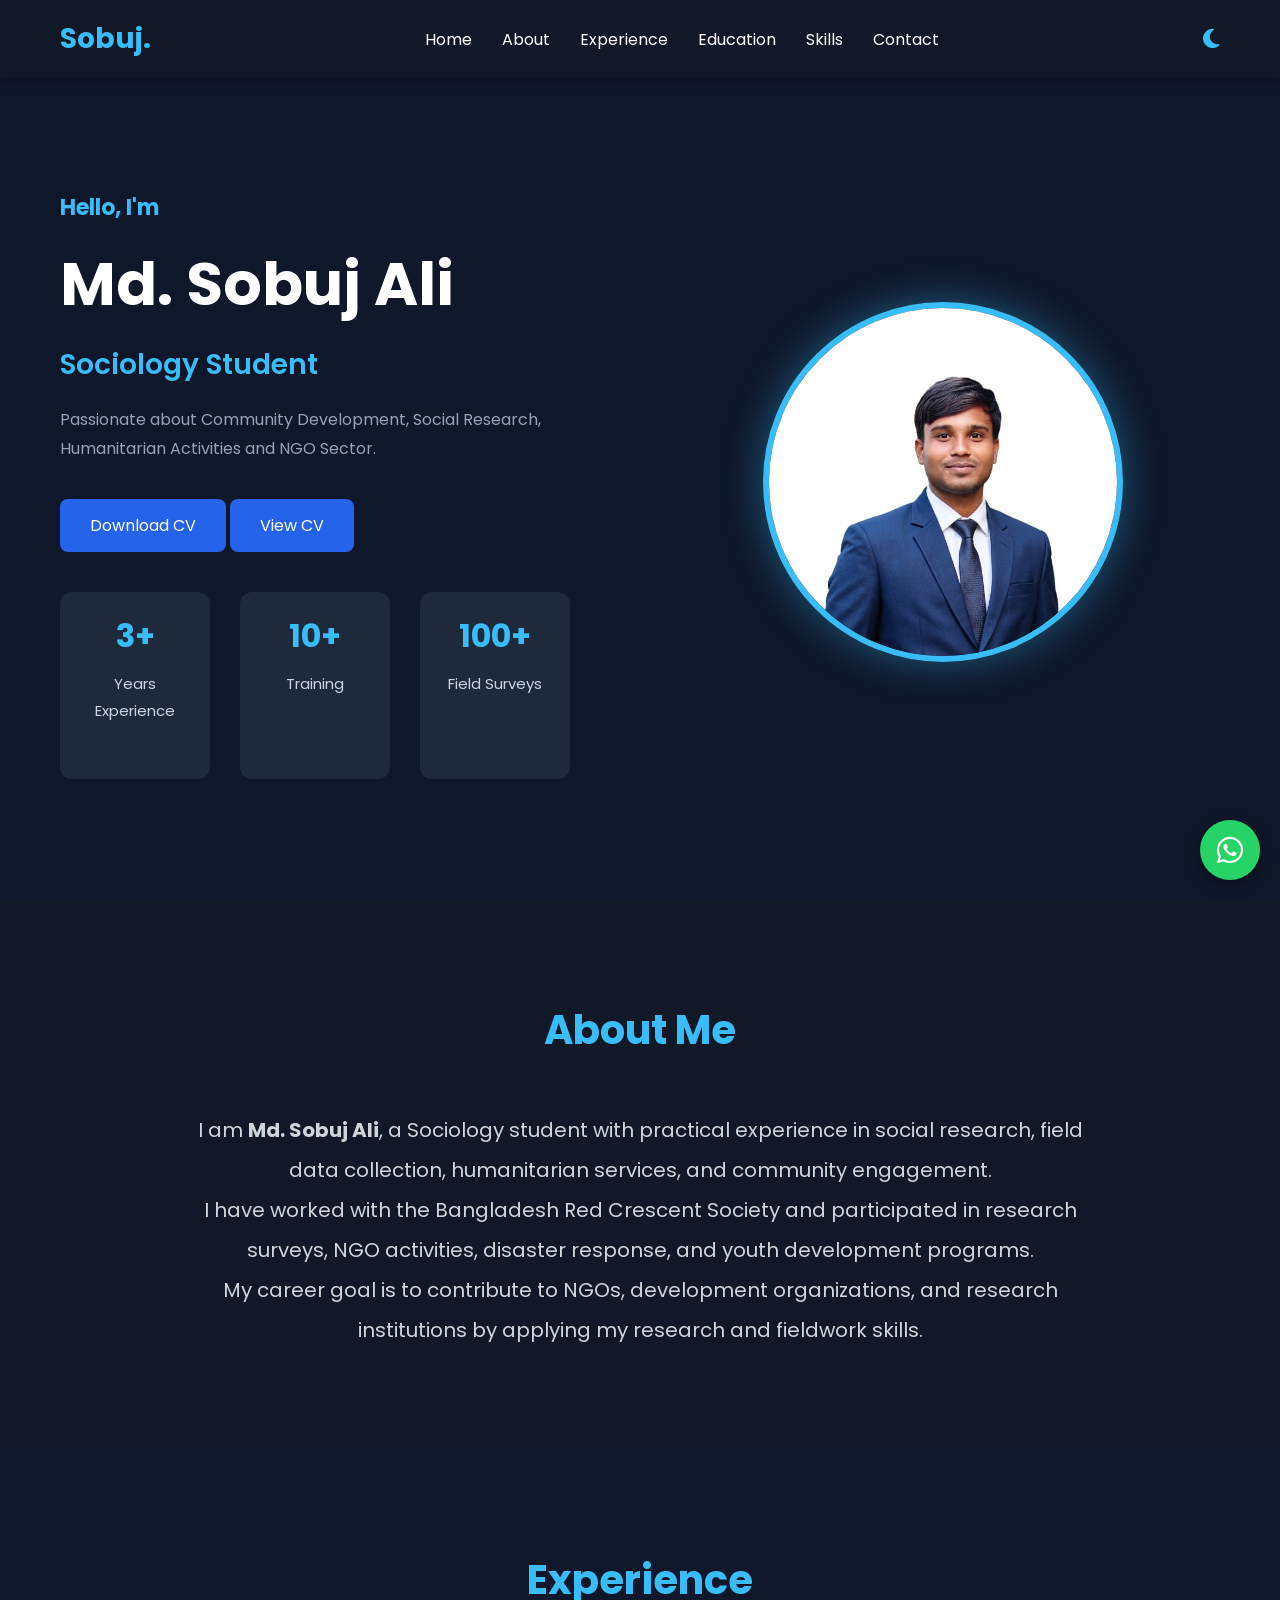
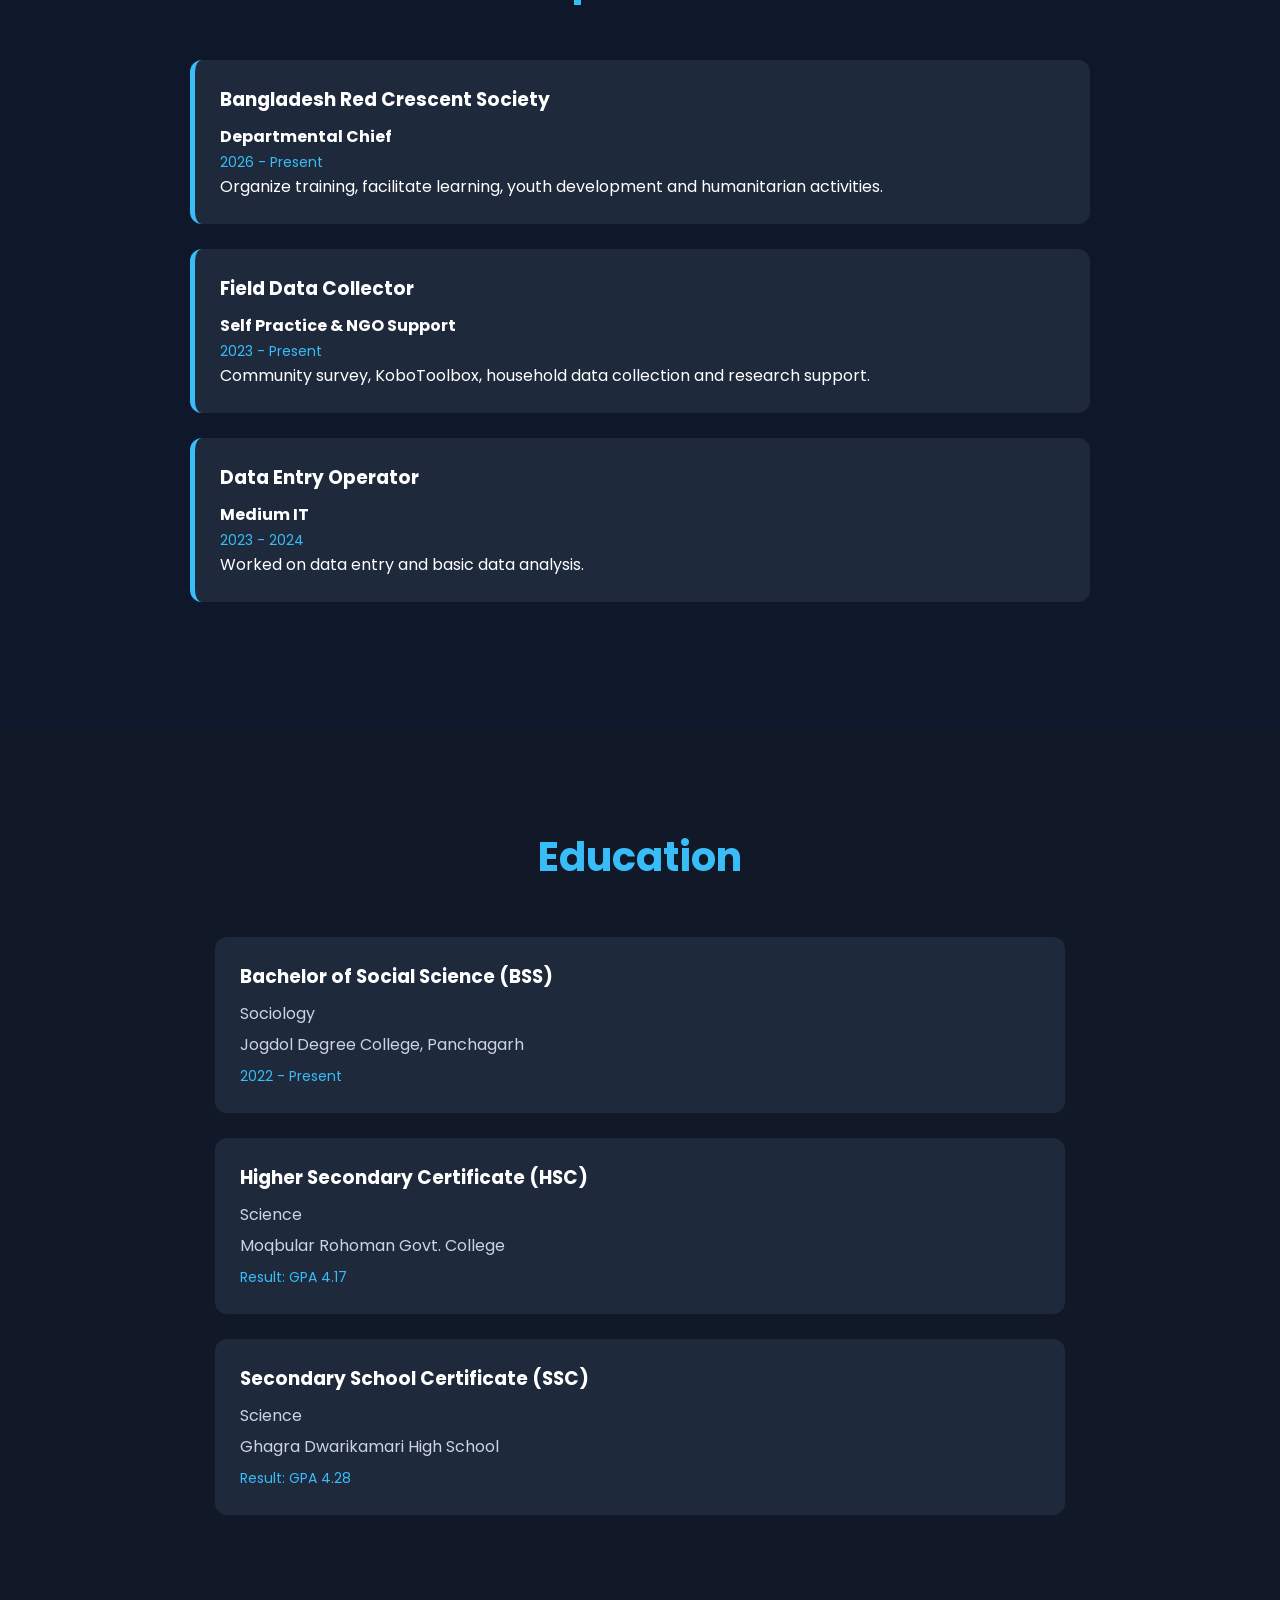
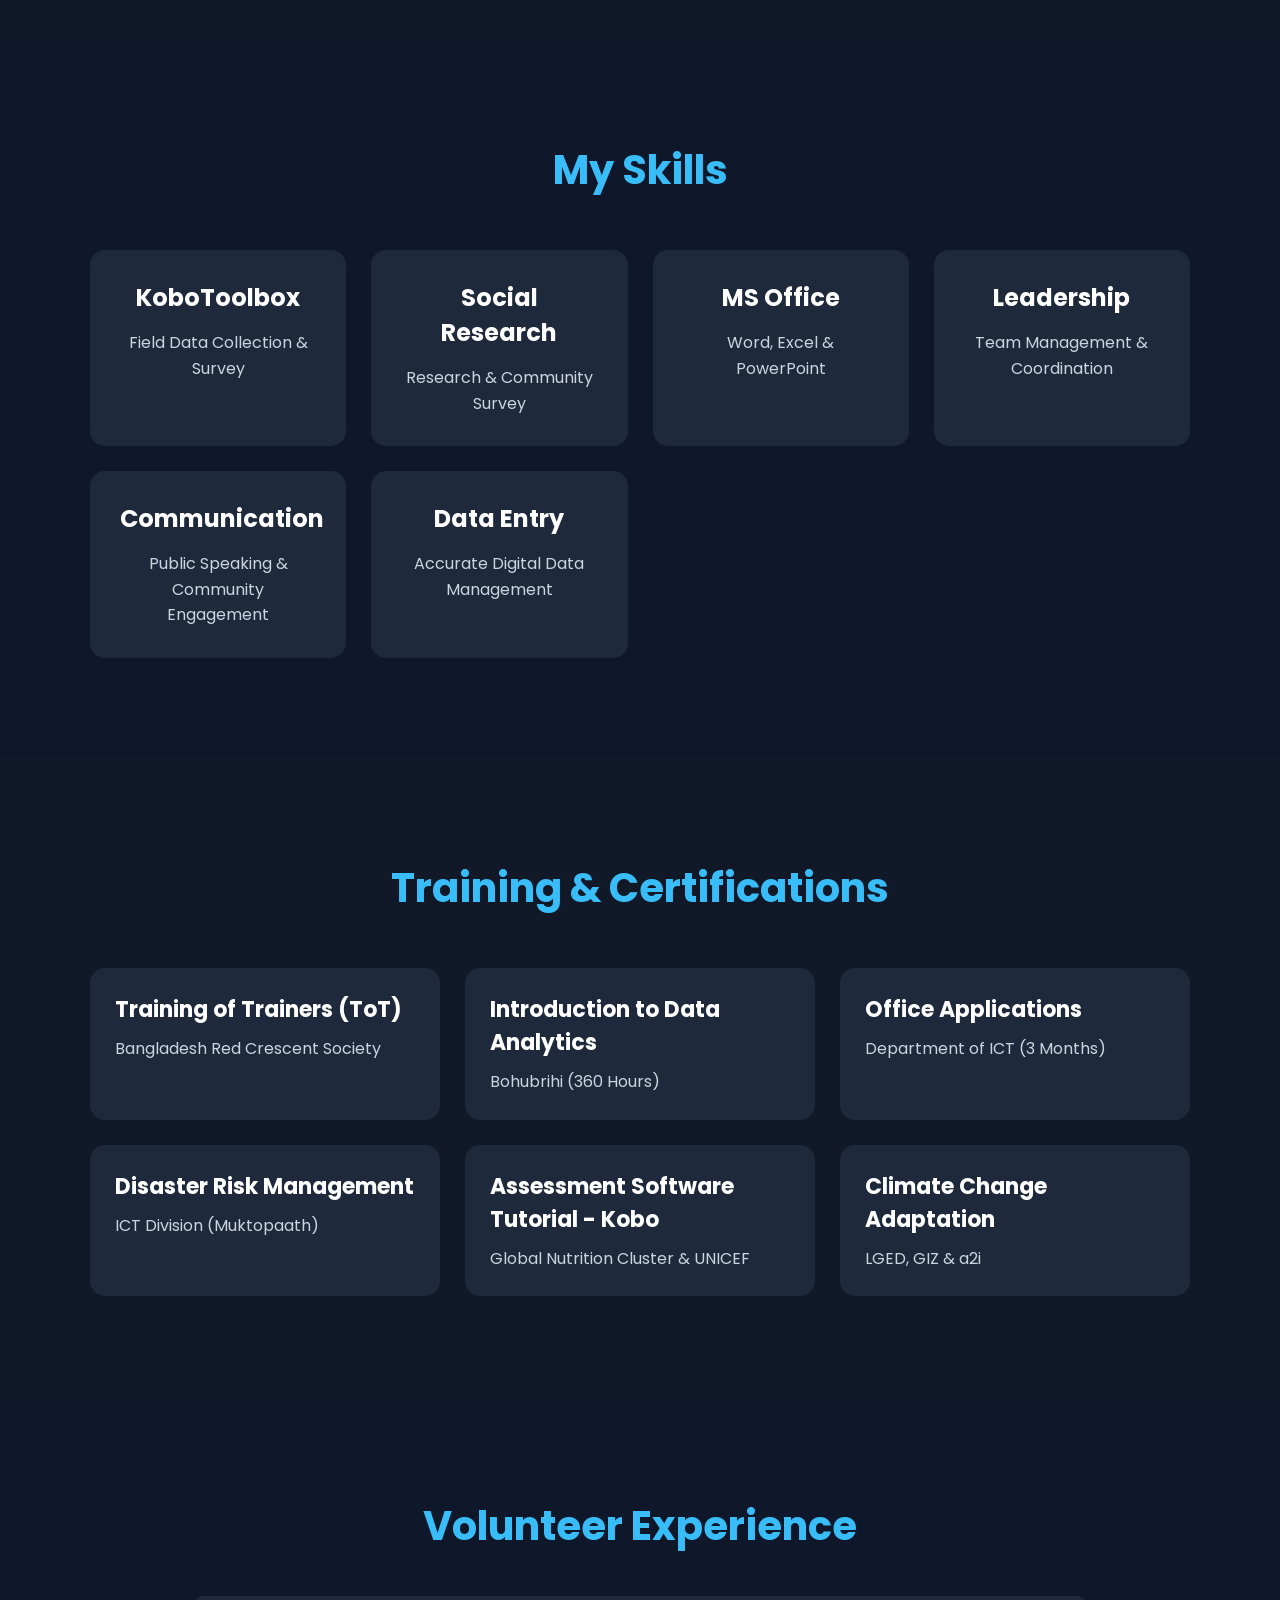
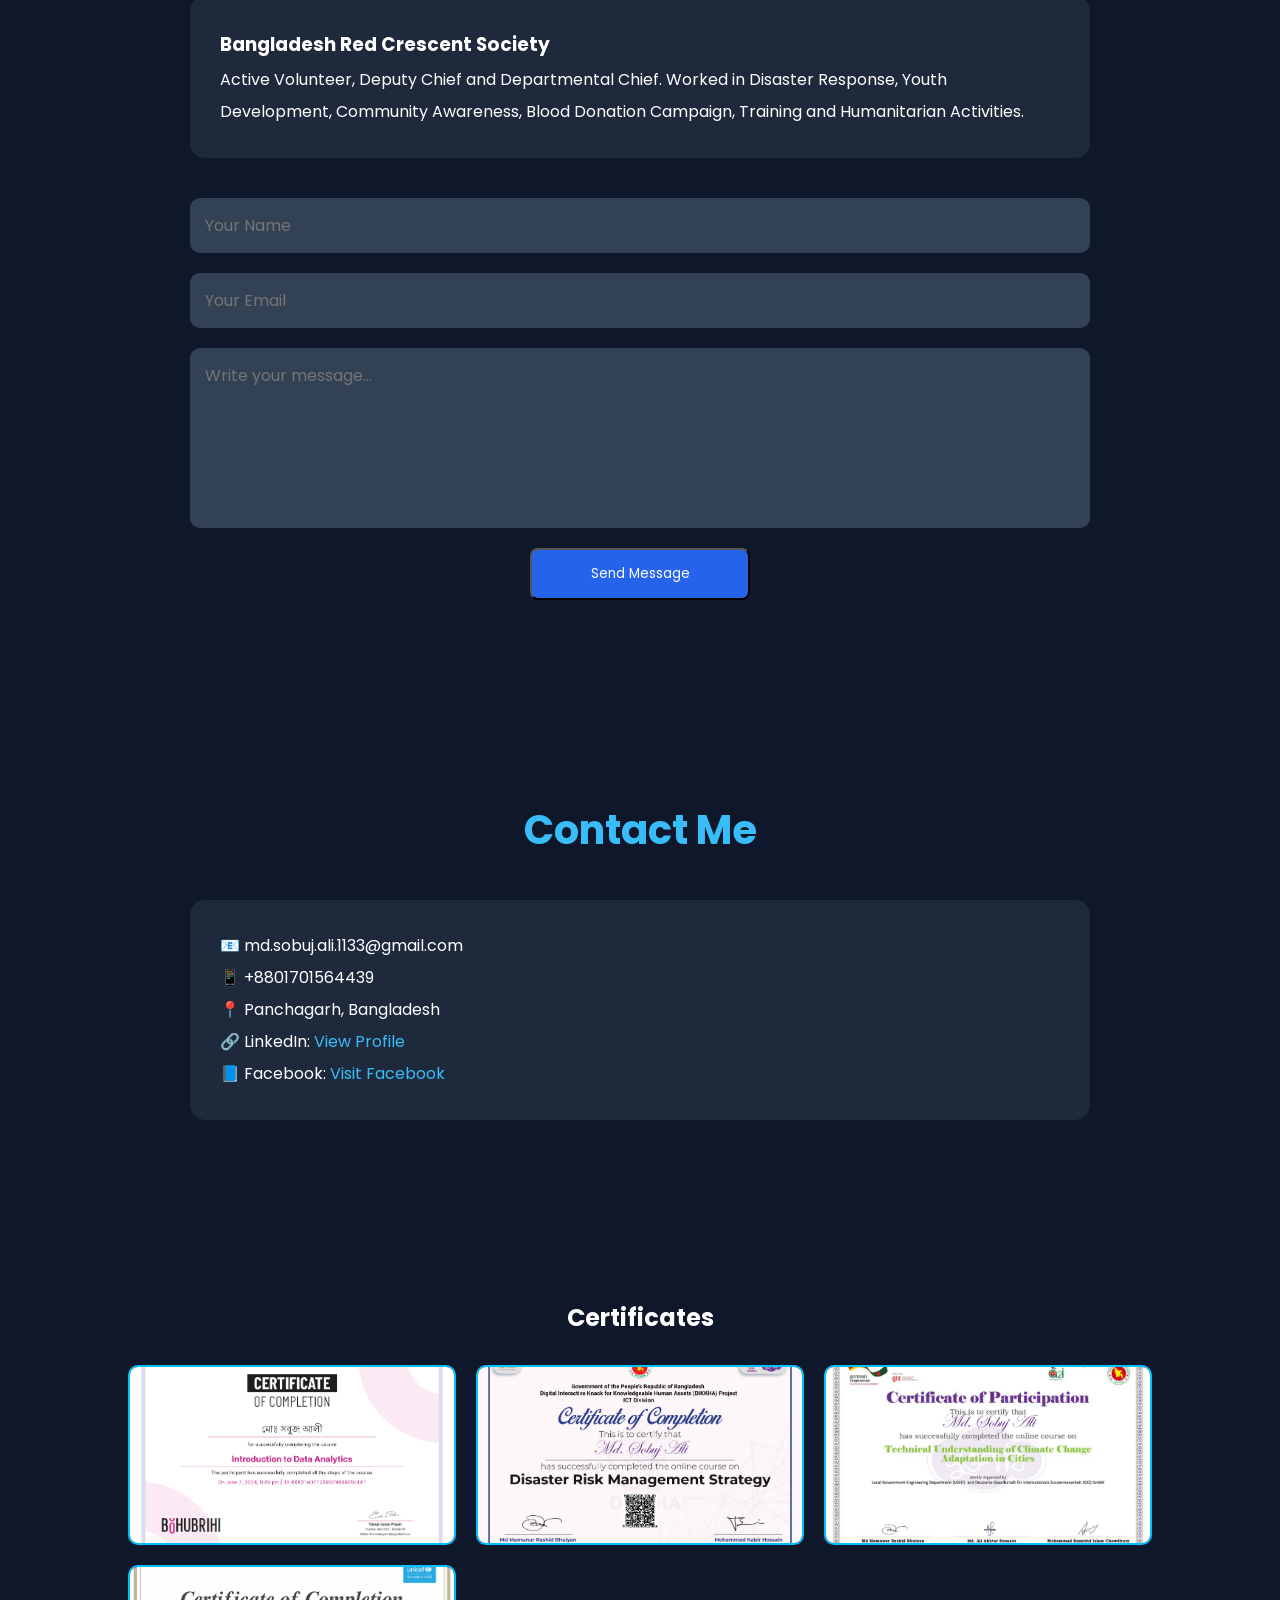
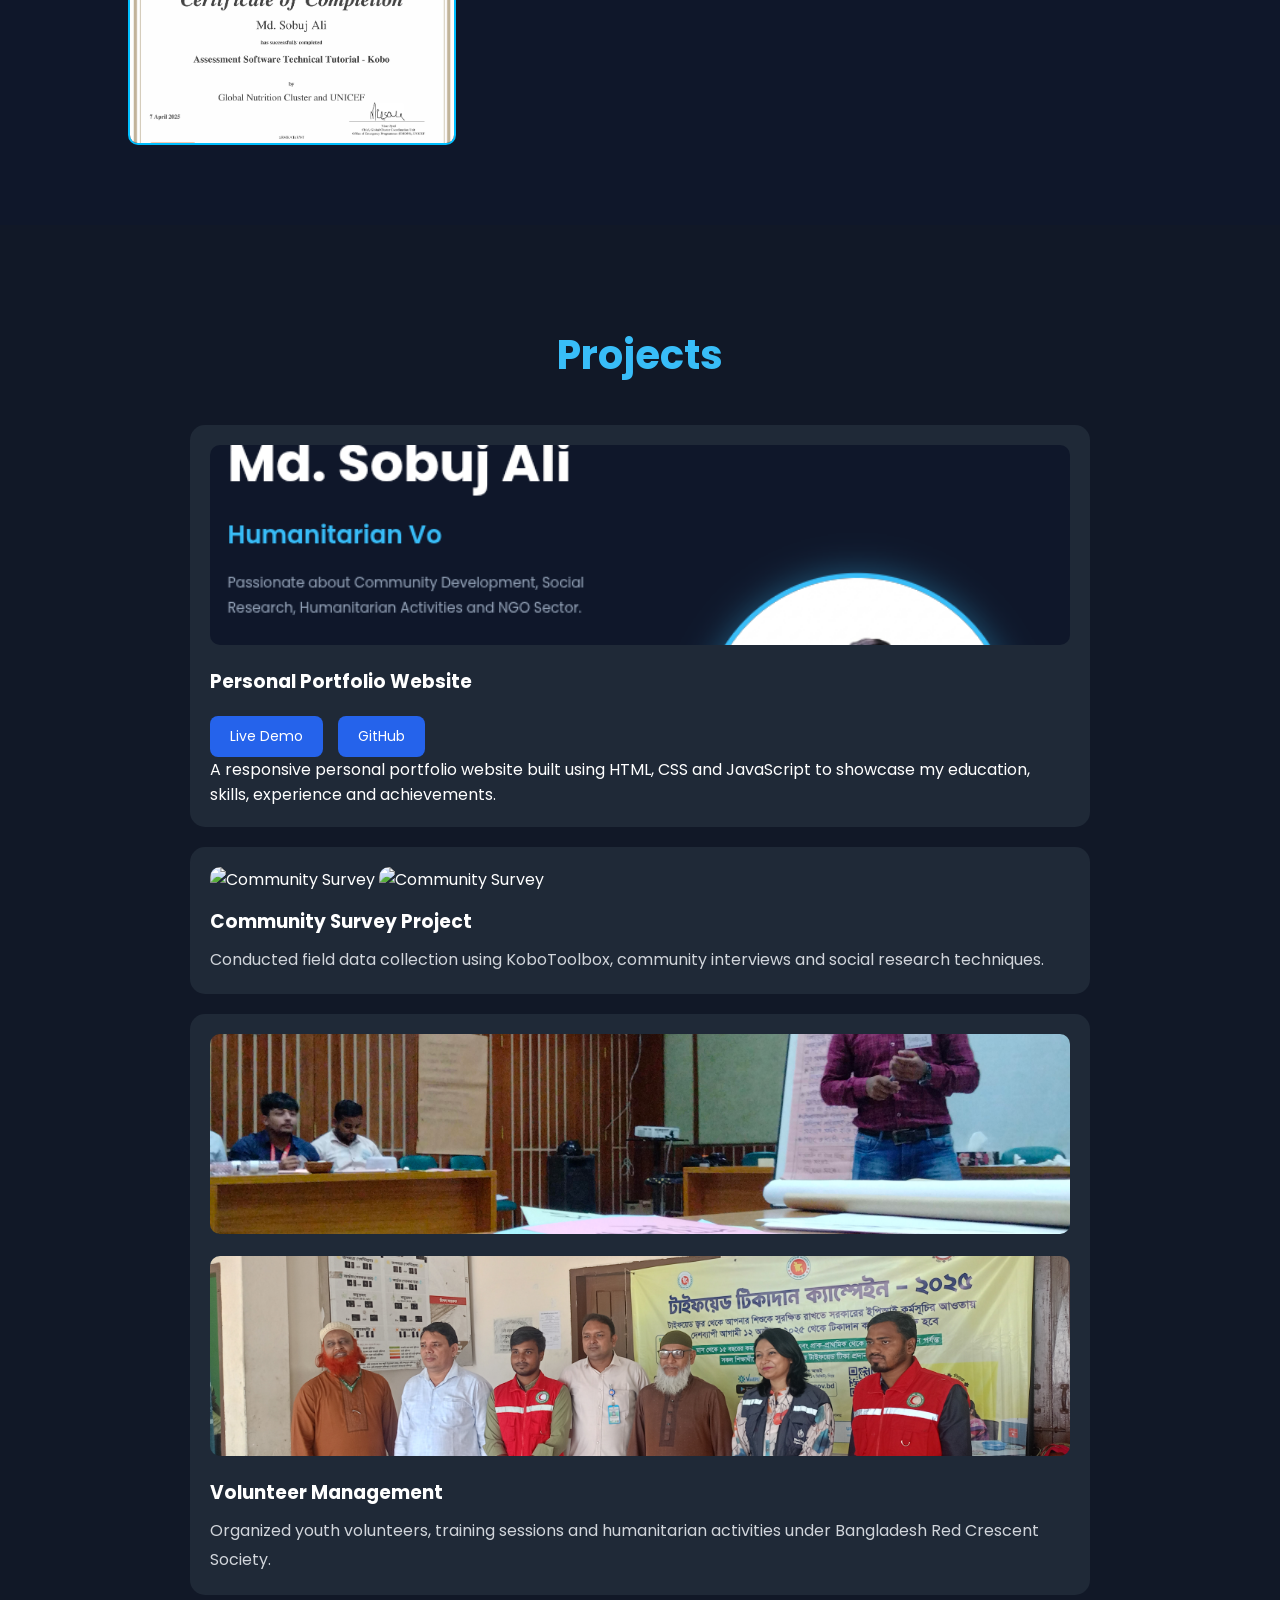
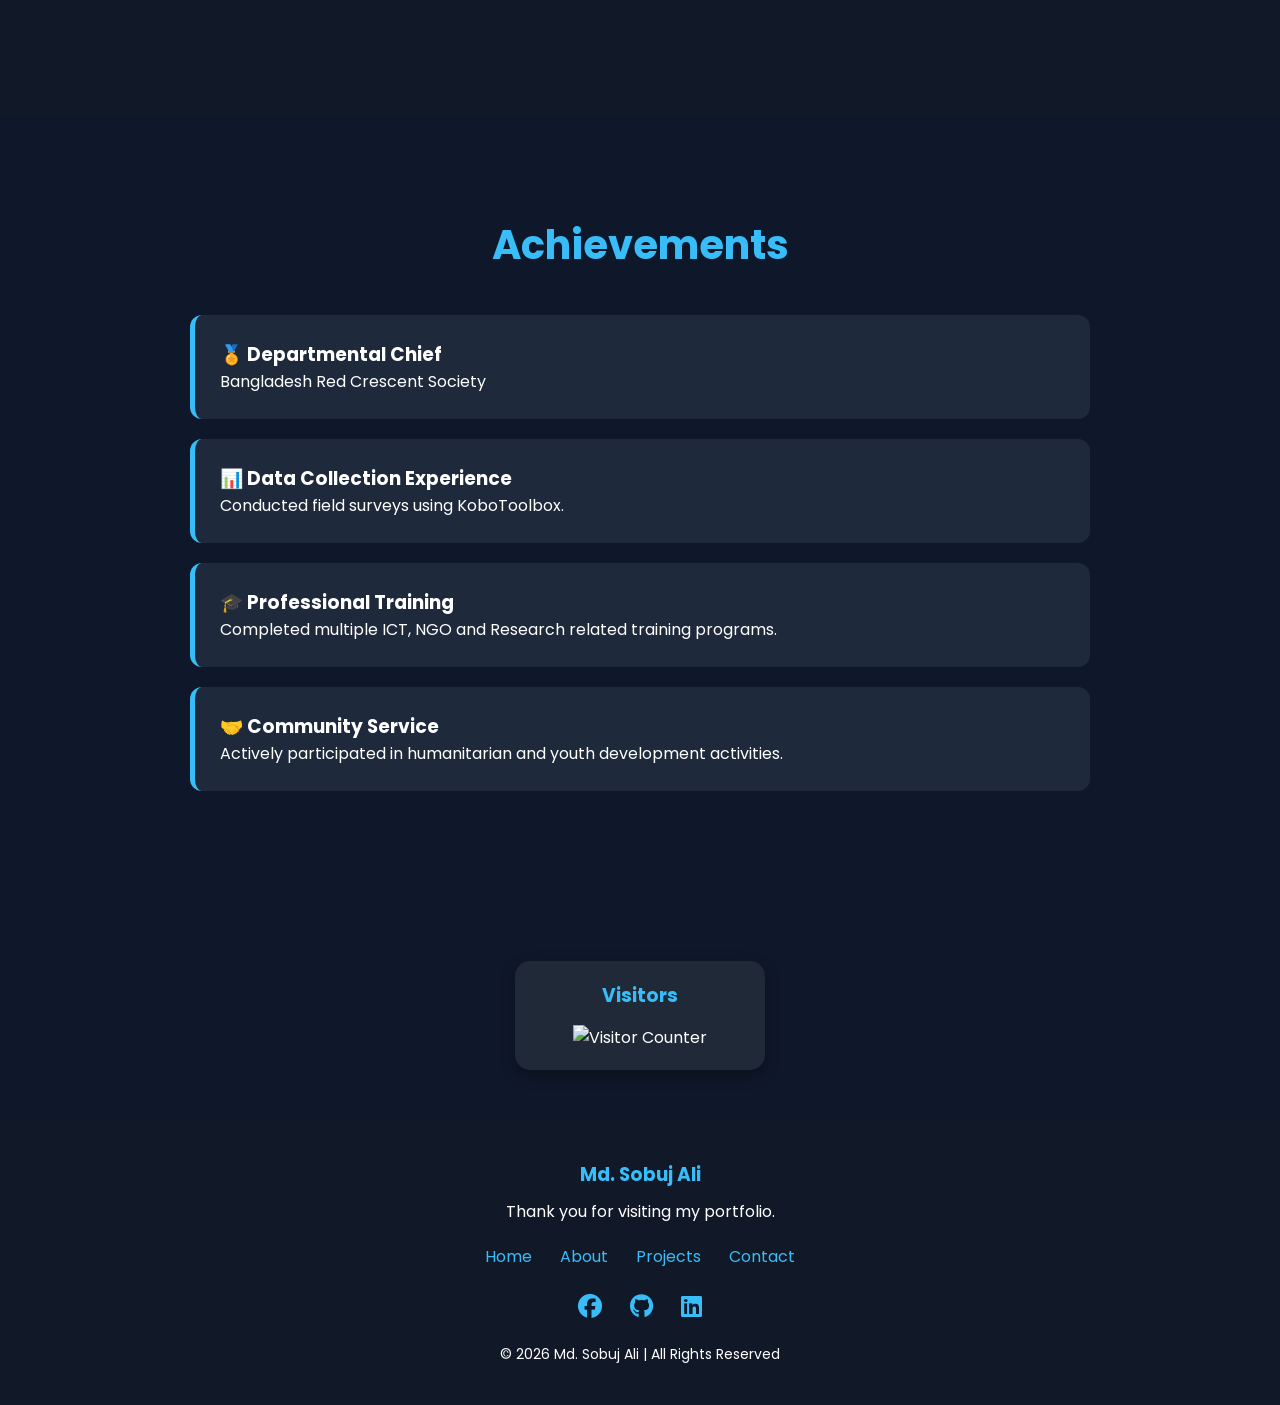
==== index.html @ b40e093d "Update index.html" ====
<!DOCTYPE html>
<html lang="en">
<head>
    <meta charset="UTF-8">
    <meta name="viewport" content="width=device-width, initial-scale=1.0">
    <title>Md. Sobuj Ali | Portfolio</title>

    <link rel="stylesheet" href="style.css">

    <link rel="preconnect" href="https://fonts.googleapis.com">
    <link href="https://fonts.googleapis.com/css2?family=Poppins:wght@300;400;600;700&display=swap" rel="stylesheet">
    
    <link rel="stylesheet" href="https://cdnjs.cloudflare.com/ajax/libs/font-awesome/6.5.2/css/all.min.css">
    
</head>

<body>

<header>

<nav>

<h2 class="logo">Sobuj.</h2>

<ul>

<li><a href="#">Home</a></li>

<li><a href="#about">About</a></li>

<li><a href="#experience">Experience</a></li>

<li><a href="#education">Education</a></li>

<li><a href="#skills">Skills</a></li>

<li><a href="#contact">Contact</a></li>

</ul>

<button id="theme-toggle">
    <i class="fas fa-moon"></i>
</button>

</nav>

</header>

<section class="hero">

<div class="left">

<h4>Hello, I'm</h4>

<h1>Md. Sobuj Ali</h1>

<h3><span id="typing"></span></h3>

<p>
Passionate about Community Development,
Social Research, Humanitarian Activities and NGO Sector.
</p>

<a href="Md-Sobuj-Ali-CV.pdf" class="btn" download>Download CV</a>

<a href="Md-Sobuj-Ali-CV.pdf" target="_blank" class="btn">View CV</a>
<div class="stats">

<div class="stat">
<h2>3+</h2>
<p>Years Experience</p>
</div>

<div class="stat">
<h2>10+</h2>
<p>Training</p>
</div>

<div class="stat">
<h2>100+</h2>
<p>Field Surveys</p>
</div>

</div>
</a>

</div>

<div class="right">

<img src="./profile.jpeg" alt="Sobuj">

</div>

</section>

<section id="about" class="about">

    <div class="about-title">
        <h2>About Me</h2>
    </div>

    <div class="about-content">

        <div class="about-text">

            <p>
                I am <strong>Md. Sobuj Ali</strong>, a Sociology student with
                practical experience in social research, field data collection,
                humanitarian services, and community engagement.

            </p>

            <p>

                I have worked with the Bangladesh Red Crescent Society
                and participated in research surveys, NGO activities,
                disaster response, and youth development programs.

            </p>

            <p>

                My career goal is to contribute to NGOs,
                development organizations, and research institutions
                by applying my research and fieldwork skills.

            </p>

        </div>

    </div>

</section>

<section id="experience" class="experience">

<h2>Experience</h2>

<div class="exp-box">

<h3>Bangladesh Red Crescent Society</h3>

<p><strong>Departmental Chief</strong></p>

<span>2026 - Present</span>

<p>
Organize training, facilitate learning,
youth development and humanitarian activities.
</p>

</div>

<div class="exp-box">

<h3>Field Data Collector</h3>

<p><strong>Self Practice & NGO Support</strong></p>

<span>2023 - Present</span>

<p>
Community survey, KoboToolbox,
household data collection and research support.
</p>

</div>

<div class="exp-box">

<h3>Data Entry Operator</h3>

<p><strong>Medium IT</strong></p>

<span>2023 - 2024</span>

<p>
Worked on data entry and basic data analysis.
</p>

</div>

</section>

<section id="education" class="education">

<h2>Education</h2>

<div class="edu-card">

<h3>Bachelor of Social Science (BSS)</h3>

<p>Sociology</p>

<p>Jogdol Degree College, Panchagarh</p>

<span>2022 - Present</span>

</div>

<div class="edu-card">

<h3>Higher Secondary Certificate (HSC)</h3>

<p>Science</p>

<p>Moqbular Rohoman Govt. College</p>

<span>Result: GPA 4.17</span>

</div>

<div class="edu-card">

<h3>Secondary School Certificate (SSC)</h3>

<p>Science</p>

<p>Ghagra Dwarikamari High School</p>

<span>Result: GPA 4.28</span>

</div>

</section>

<section id="skills" class="skills">

<h2>My Skills</h2>

<div class="skills-container">

<div class="skill-card">
<h3>KoboToolbox</h3>
<p>Field Data Collection & Survey</p>
</div>

<div class="skill-card">
<h3>Social Research</h3>
<p>Research & Community Survey</p>
</div>

<div class="skill-card">
<h3>MS Office</h3>
<p>Word, Excel & PowerPoint</p>
</div>

<div class="skill-card">
<h3>Leadership</h3>
<p>Team Management & Coordination</p>
</div>

<div class="skill-card">
<h3>Communication</h3>
<p>Public Speaking & Community Engagement</p>
</div>

<div class="skill-card">
<h3>Data Entry</h3>
<p>Accurate Digital Data Management</p>
</div>

</div>

</section>

<section id="training" class="training">

<h2>Training & Certifications</h2>

<div class="training-container">

<div class="training-card">
<h3>Training of Trainers (ToT)</h3>
<p>Bangladesh Red Crescent Society</p>
</div>

<div class="training-card">
<h3>Introduction to Data Analytics</h3>
<p>Bohubrihi (360 Hours)</p>
</div>

<div class="training-card">
<h3>Office Applications</h3>
<p>Department of ICT (3 Months)</p>
</div>

<div class="training-card">
<h3>Disaster Risk Management</h3>
<p>ICT Division (Muktopaath)</p>
</div>

<div class="training-card">
<h3>Assessment Software Tutorial - Kobo</h3>
<p>Global Nutrition Cluster & UNICEF</p>
</div>

<div class="training-card">
<h3>Climate Change Adaptation</h3>
<p>LGED, GIZ & a2i</p>
</div>

</div>

</section>

<section id="volunteer" class="volunteer">

<h2>Volunteer Experience</h2>

<div class="volunteer-card">

<h3>Bangladesh Red Crescent Society</h3>

<p>
Active Volunteer, Deputy Chief and Departmental Chief.
Worked in Disaster Response, Youth Development,
Community Awareness, Blood Donation Campaign,
Training and Humanitarian Activities.
</p>

</div>

<form class="contact-form" action="https://formsubmit.co/md.sobuj.ali.1133@gmail.com" method="POST">

<input type="text" placeholder="Your Name" required>

<input type="email" placeholder="Your Email" required>

<textarea placeholder="Write your message..." rows="6" required></textarea>

<input type="hidden" name="_captcha" value="false">
<input type="hidden" name="_subject" value="New Portfolio Message">
<input type="hidden" name="_next" value="https://sobuz8924-code.github.io/sobuj-portfolio/">

<button type="submit" class="btn">
Send Message
</button>

</form>

</section>

<section id="contact" class="contact">

<h2>Contact Me</h2>

<div class="contact-box">

<p>📧 md.sobuj.ali.1133@gmail.com</p>

<p>📱 +8801701564439</p>

<p>📍 Panchagarh, Bangladesh</p>

<p>
🔗 LinkedIn:
<a href="https://linkedin.com/in/md-sobuj-ali-1q3" target="_blank">
View Profile
</a>
</p>

<p>
📘 Facebook:
<a href="https://facebook.com/sobuj2031" target="_blank">
Visit Facebook
</a>
</p>

</div>

</section>

<section id="certificates" class="certificates">
    <h2 class="section-title">Certificates</h2>

    <div class="certificate-gallery">

        <img src="certificate1.jpg" alt="Certificate 1">

        <img src="certificate2.jpg" alt="Certificate 2">

        <img src="certificate3.jpg" alt="Certificate 3">

        <img src="certificate4.jpg" alt="Certificate 4">

    </div>
</section>

<section id="projects" class="projects">

<h2>Projects</h2>

<div class="project-card">

<img src="portfolio.png" alt="Portfolio">

<h3>Personal Portfolio Website</h3>

<p>
    <div class="project-buttons">
    <a href="https://sobuz8924-code.github.io/sobuj-portfolio/" target="_blank" class="btn">Live Demo</a>

    <a href="https://github.com/sobuz8924-code/sobuj-portfolio" target="_blank" class="btn">GitHub</a>
</div>
A responsive personal portfolio website built using
HTML, CSS and JavaScript to showcase my education,
skills, experience and achievements.
</p>

</div>

<div class="project-card">

<img src="survey2.jpg" alt="Community Survey">
<img src="survey1.jpg" alt="Community Survey">

<h3>Community Survey Project</h3>

<p>
Conducted field data collection using KoboToolbox,
community interviews and social research techniques.
</p>

</div>


<div class="project-card">

<img src="volunteer.jpg" alt="Volunteer">
<img src="volunteer1.jpg" alt="Volunteer">

<h3>Volunteer Management</h3>

<p>
Organized youth volunteers, training sessions and
humanitarian activities under Bangladesh Red Crescent Society.
</p>

</div>

</section>

<section id="achievements" class="achievements">

<h2>Achievements</h2>

<div class="achievement-card">
<h3>🏅 Departmental Chief</h3>
<p>Bangladesh Red Crescent Society</p>
</div>

<div class="achievement-card">
<h3>📊 Data Collection Experience</h3>
<p>Conducted field surveys using KoboToolbox.</p>
</div>

<div class="achievement-card">
<h3>🎓 Professional Training</h3>
<p>Completed multiple ICT, NGO and Research related training programs.</p>
</div>

<div class="achievement-card">
<h3>🤝 Community Service</h3>
<p>Actively participated in humanitarian and youth development activities.</p>
</div>

</section>
<div class="visitor">
    <h3>Visitors</h3>

    <img src="https://www.hitwebcounter.com/counter/counter.php?page=21514672&style=0007&nbdigits=5&type=page"
         alt="Visitor Counter">

</div>
<footer class="footer">

<h3>Md. Sobuj Ali</h3>

<p>
Thank you for visiting my portfolio.
</p>

<div class="footer-links">
<a href="#home">Home</a>
<a href="#about">About</a>
<a href="#projects">Projects</a>
<a href="#contact">Contact</a>
</div>

<div class="social-links">
<a href="https://facebook.com/" target="_blank"><i class="fab fa-facebook"></i></a>

<a href="https://github.com/sobuz8924-code" target="_blank"><i class="fab fa-github"></i></a>

<a href="https://linkedin.com/" target="_blank"><i class="fab fa-linkedin"></i></a>

</div>

<p class="copyright">
© 2026 Md. Sobuj Ali | All Rights Reserved
</p>

</footer>

<button id="topBtn">↑</button>

<script src="script.js"></script>

<div id="lightbox" class="lightbox">
    <span class="close">&times;</span>
    <img id="lightbox-img" src="" alt="Certificate">
</div>

<a href="https://wa.me/8801701566439" class="whatsapp" target="_blank">
    <i class="fab fa-whatsapp"></i>
</a>

</body>
</html>
---- style.css ----
html{
scroll-behavior:smooth;
}

*{
    margin:0;
    padding:0;
    box-sizing:border-box;
    font-family:'Poppins',sans-serif;
}

html{
    scroll-behavior:smooth;
}

body{
    background:#0f172a;
    color:#fff;
}

header{
    width:100%;
    position:fixed;
    top:0;
    left:0;
    background:#111827;
    z-index:1000;
    box-shadow:0 2px 10px rgba(0,0,0,.3);
}

nav{
    max-width:1200px;
    margin:auto;
    display:flex;
    justify-content:space-between;
    align-items:center;
    padding:18px 20px;
}

.logo{
    color:#38bdf8;
    font-size:28px;
    font-weight:700;
}

nav ul{
    display:flex;
    list-style:none;
}

nav ul li{
    margin-left:30px;
}

nav ul li a{
    color:white;
    text-decoration:none;
    transition:.3s;
}

nav ul li a:hover{
    color:#38bdf8;
}

.hero{
    max-width:1200px;
    margin:auto;
    min-height:100vh;
    display:flex;
    justify-content:space-between;
    align-items:center;
    padding:120px 20px 50px;
    gap:50px;
}

.left{
    flex:1;
}

.left h4{
    color:#38bdf8;
    font-size:22px;
}

.left h1{
    font-size:60px;
    margin:15px 0;
}

.left h3{
    color:#cbd5e1;
    margin-bottom:20px;
}

.left p{
    line-height:1.8;
    color:#94a3b8;
    margin-bottom:35px;
}

.btn{
    display:inline-block;
    padding:14px 30px;
    background:#2563eb;
    color:white;
    border-radius:8px;
    text-decoration:none;
    transition:.3s;
}

.btn:hover{
    background:#38bdf8;
}

.right{
    flex:1;
    text-align:center;
}

.right img{
    animation: float 4s ease-in-out infinite;
    width:360px;
    height:360px;
    object-fit:cover;
    border-radius:50%;
    border:6px solid #38bdf8;
    box-shadow:0 0 40px rgba(56,189,248,.4);
}

@media(max-width:900px){

.hero{
flex-direction:column-reverse;
text-align:center;
}

.left h1{
font-size:42px;
}

.right img{
width:260px;
height:260px;
}

nav ul{
display:none;
}

}

.about{

padding:100px 20px;

background:#111827;

}

.about-title{

text-align:center;

margin-bottom:50px;

}

.about-title h2{

font-size:40px;

color:#38bdf8;

}

.about-content{

max-width:900px;

margin:auto;

}

.about-text{

font-size:20px;

line-height:2;

color:#d1d5db;

text-align:center;

}

.experience{
padding:100px 20px;
background:#0f172a;
}

.experience h2{
text-align:center;
font-size:40px;
color:#38bdf8;
margin-bottom:50px;
}

.exp-box{
max-width:900px;
margin:25px auto;
padding:25px;
background:#1e293b;
border-left:5px solid #38bdf8;
border-radius:12px;
transition:.3s;
}

.exp-box:hover{
transform:translateY(-5px);
}

.exp-box h3{
margin-bottom:10px;
}

.exp-box span{
color:#38bdf8;
font-size:14px;
}

.education{
padding:100px 20px;
background:#111827;
}

.education h2{
text-align:center;
font-size:40px;
margin-bottom:50px;
color:#38bdf8;
}

.edu-card{
max-width:850px;
margin:25px auto;
padding:25px;
background:#1e293b;
border-radius:12px;
transition:.3s;
}

.edu-card:hover{
transform:scale(1.02);
}

.edu-card h3{
margin-bottom:10px;
color:white;
}

.edu-card p{
color:#cbd5e1;
margin:6px 0;
}

.edu-card span{
color:#38bdf8;
font-size:14px;
}

.skills{
padding:100px 20px;
background:#0f172a;
}

.skills h2{
text-align:center;
font-size:40px;
margin-bottom:50px;
color:#38bdf8;
}

.skills-container{
display:grid;
grid-template-columns:repeat(auto-fit,minmax(250px,1fr));
gap:25px;
max-width:1100px;
margin:auto;
}

.skill-card{
background:#1e293b;
padding:30px;
border-radius:15px;
text-align:center;
transition:.3s;
cursor:pointer;
}

.skill-card:hover{
transform:translateY(-10px);
background:#2563eb;
}

.skill-card h3{
margin-bottom:15px;
font-size:24px;
}

.skill-card p{
color:#cbd5e1;
line-height:1.6;
}

.training{
padding:100px 20px;
background:#111827;
}

.training h2{
text-align:center;
font-size:40px;
margin-bottom:50px;
color:#38bdf8;
}

.training-container{
display:grid;
grid-template-columns:repeat(auto-fit,minmax(280px,1fr));
gap:25px;
max-width:1100px;
margin:auto;
}

.training-card{
background:#1e293b;
padding:25px;
border-radius:15px;
transition:.3s;
}

.training-card:hover{
transform:translateY(-8px);
background:#2563eb;
}

.training-card h3{
margin-bottom:10px;
font-size:22px;
}

.training-card p{
color:#cbd5e1;
line-height:1.6;
}

.volunteer,
.contact{
padding:100px 20px;
background:#0f172a;
}

.volunteer h2,
.contact h2{
text-align:center;
font-size:40px;
color:#38bdf8;
margin-bottom:40px;
}

.volunteer-card,
.contact-box{
max-width:900px;
margin:auto;
background:#1e293b;
padding:30px;
border-radius:15px;
line-height:2;
}

.contact-box a{
color:#38bdf8;
text-decoration:none;
}

.contact-box a:hover{
text-decoration:underline;
}

footer{
background:#111827;
padding:30px;
text-align:center;
color:white;
}

footer h3{
margin-bottom:10px;
color:#38bdf8;
}

#topBtn{

position:fixed;

right:25px;

bottom:25px;

width:50px;

height:50px;

border:none;

border-radius:50%;

background:#2563eb;

color:white;

font-size:22px;

cursor:pointer;

display:none;

transition:.3s;

}

#topBtn:hover{

background:#38bdf8;

transform:scale(1.1);

}

#typing{
color:#38bdf8;
font-weight:600;
font-size:28px;
}

.projects{
padding:100px 20px;
background:#111827;
}

.projects h2{
text-align:center;
font-size:40px;
color:#38bdf8;
margin-bottom:40px;
}

.project-card{
max-width:900px;
margin:20px auto;
padding:25px;
background:#1e293b;
border-radius:15px;
transition:.3s;
}

.project-card:hover{
transform:translateY(-8px);
background:#2563eb;
}

.project-card h3{
margin-bottom:10px;
color:#fff;
}

.project-card p{
color:#d1d5db;
line-height:1.8;
}

.achievements{
padding:100px 20px;
background:#0f172a;
}

.achievements h2{
text-align:center;
font-size:40px;
color:#38bdf8;
margin-bottom:40px;
}

.achievement-card{
max-width:900px;
margin:20px auto;
padding:25px;
background:#1e293b;
border-left:5px solid #38bdf8;
border-radius:12px;
transition:.3s;
}

.achievement-card:hover{
transform:translateY(-6px);
background:#2563eb;
}

.contact-form{
max-width:900px;
margin:40px auto 0;
display:flex;
flex-direction:column;
gap:20px;
}

.contact-form input,
.contact-form textarea{

padding:15px;

border:none;

border-radius:10px;

background:#334155;

color:white;

font-size:16px;

outline:none;

}

.contact-form textarea{

resize:none;

}

.contact-form button{

width:220px;

align-self:center;

}

.social-icons{

margin-top:20px;

display:flex;

justify-content:center;

gap:20px;

}

.social-icons a{

width:50px;

height:50px;

display:flex;

justify-content:center;

align-items:center;

background:#2563eb;

color:white;

border-radius:50%;

font-size:22px;

text-decoration:none;

transition:.3s;

}

.social-icons a:hover{

background:#38bdf8;

transform:translateY(-8px) rotate(360deg);

}

.stats{
display:flex;
gap:30px;
margin-top:40px;
flex-wrap:wrap;
}

.stat{
background:#1e293b;
padding:20px;
width:150px;
border-radius:12px;
text-align:center;
transition:.3s;
}

.stat:hover{
transform:translateY(-8px);
background:#2563eb;
}

.stat h2{
font-size:32px;
color:#38bdf8;
margin-bottom:10px;
}

.stat p{
font-size:15px;
color:#cbd5e1;
}.right img

@keyframes float{

0%{
transform:translateY(0);
}

50%{
transform:translateY(-15px);
}

100%{
transform:translateY(0);
}

}

.certificates{
    padding: 80px 10%;
    text-align: center;
}

.certificate-gallery{
    display: grid;
    grid-template-columns: repeat(auto-fit, minmax(250px, 1fr));
    gap: 20px;
    margin-top: 30px;
}

.certificate-gallery img{
    width: 100%;
    height: 180px;
    object-fit: cover;
    border-radius: 10px;
    border: 2px solid #00bfff;
    transition: 0.3s;
}

.certificate-gallery img:hover{
    transform: scale(1.05);
}

.project-card{
    background:#1f2937;
    padding:20px;
    border-radius:15px;
    margin-bottom:20px;
    transition:0.3s;
}

.project-card img{
    width:100%;
    height:200px;
    object-fit:cover;
    border-radius:10px;
    margin-bottom:15px;
}

.project-card:hover{
    transform:translateY(-5px);
}

.project-buttons{
    margin-top:20px;
    display:flex;
    gap:15px;
}

.project-buttons .btn{
    padding:10px 20px;
    font-size:14px;
}

#theme-toggle{
    background:none;
    border:none;
    color:#38bdf8;
    font-size:22px;
    cursor:pointer;
    margin-left:20px;
}

.light-mode{
    background:#f8fafc;
    color:#111827;
}

.light-mode section{
    background:#ffffff !important;
}

.light-mode .project-card,
.light-mode .skill-card,
.light-mode .training-card,
.light-mode .achievement-card,
.light-mode .exp-box,
.light-mode .edu-card,
.light-mode .contact-box{
    background:#e5e7eb;
    color:#111827;
}

.lightbox{
    display:none;
    position:fixed;
    top:0;
    left:0;
    width:100%;
    height:100%;
    background:rgba(0,0,0,0.9);
    justify-content:center;
    align-items:center;
    z-index:9999;
}

.lightbox img{
    max-width:90%;
    max-height:90%;
    border-radius:10px;
}

.close{
    position:absolute;
    top:20px;
    right:30px;
    font-size:40px;
    color:#fff;
    cursor:pointer;
}

.whatsapp{
    position:fixed;
    right:20px;
    bottom:20px;
    width:60px;
    height:60px;
    background:#25D366;
    color:#fff;
    border-radius:50%;
    display:flex;
    justify-content:center;
    align-items:center;
    font-size:30px;
    text-decoration:none;
    box-shadow:0 5px 15px rgba(0,0,0,.3);
    z-index:999;
    transition:.3s;
}

.whatsapp:hover{
    transform:scale(1.1);
}

.footer{
    background:#111827;
    color:#fff;
    text-align:center;
    padding:40px 20px;
}

.footer-links{
    margin:20px 0;
}

.footer-links a{
    color:#38bdf8;
    margin:0 12px;
    text-decoration:none;
}

.footer-links a:hover{
    color:#fff;
}

.social-links{
    margin:20px 0;
}

.social-links a{
    color:#38bdf8;
    font-size:24px;
    margin:0 12px;
}

.social-links a:hover{
    color:#fff;
}

.copyright{
    margin-top:20px;
    font-size:14px;
}
.visitor{
    text-align:center;
    margin:50px auto;
    padding:20px;
    width:250px;
    background:#1f2937;
    border-radius:15px;
    box-shadow:0 5px 15px rgba(0,0,0,.3);
}

.visitor h3{
    color:#38bdf8;
    margin-bottom:15px;
}

.visitor img{
    max-width:100%;
    height:auto;
}
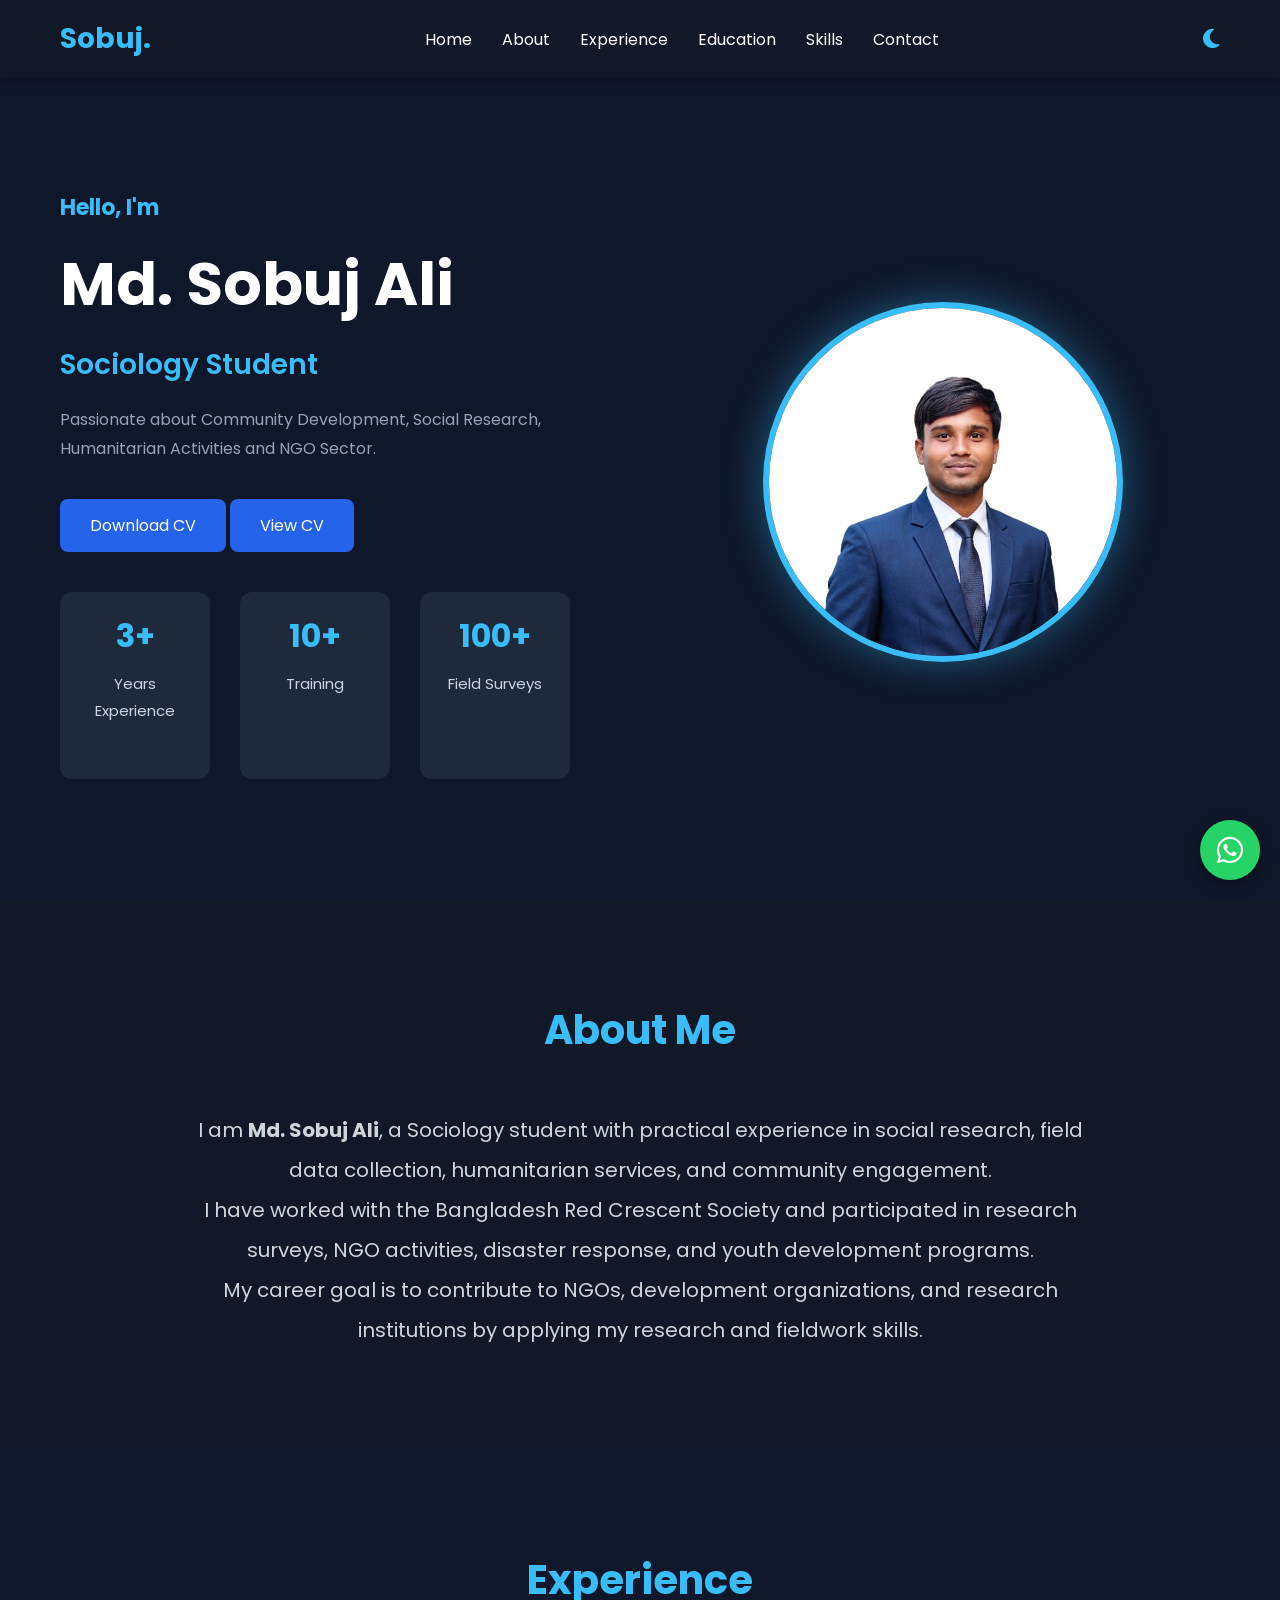
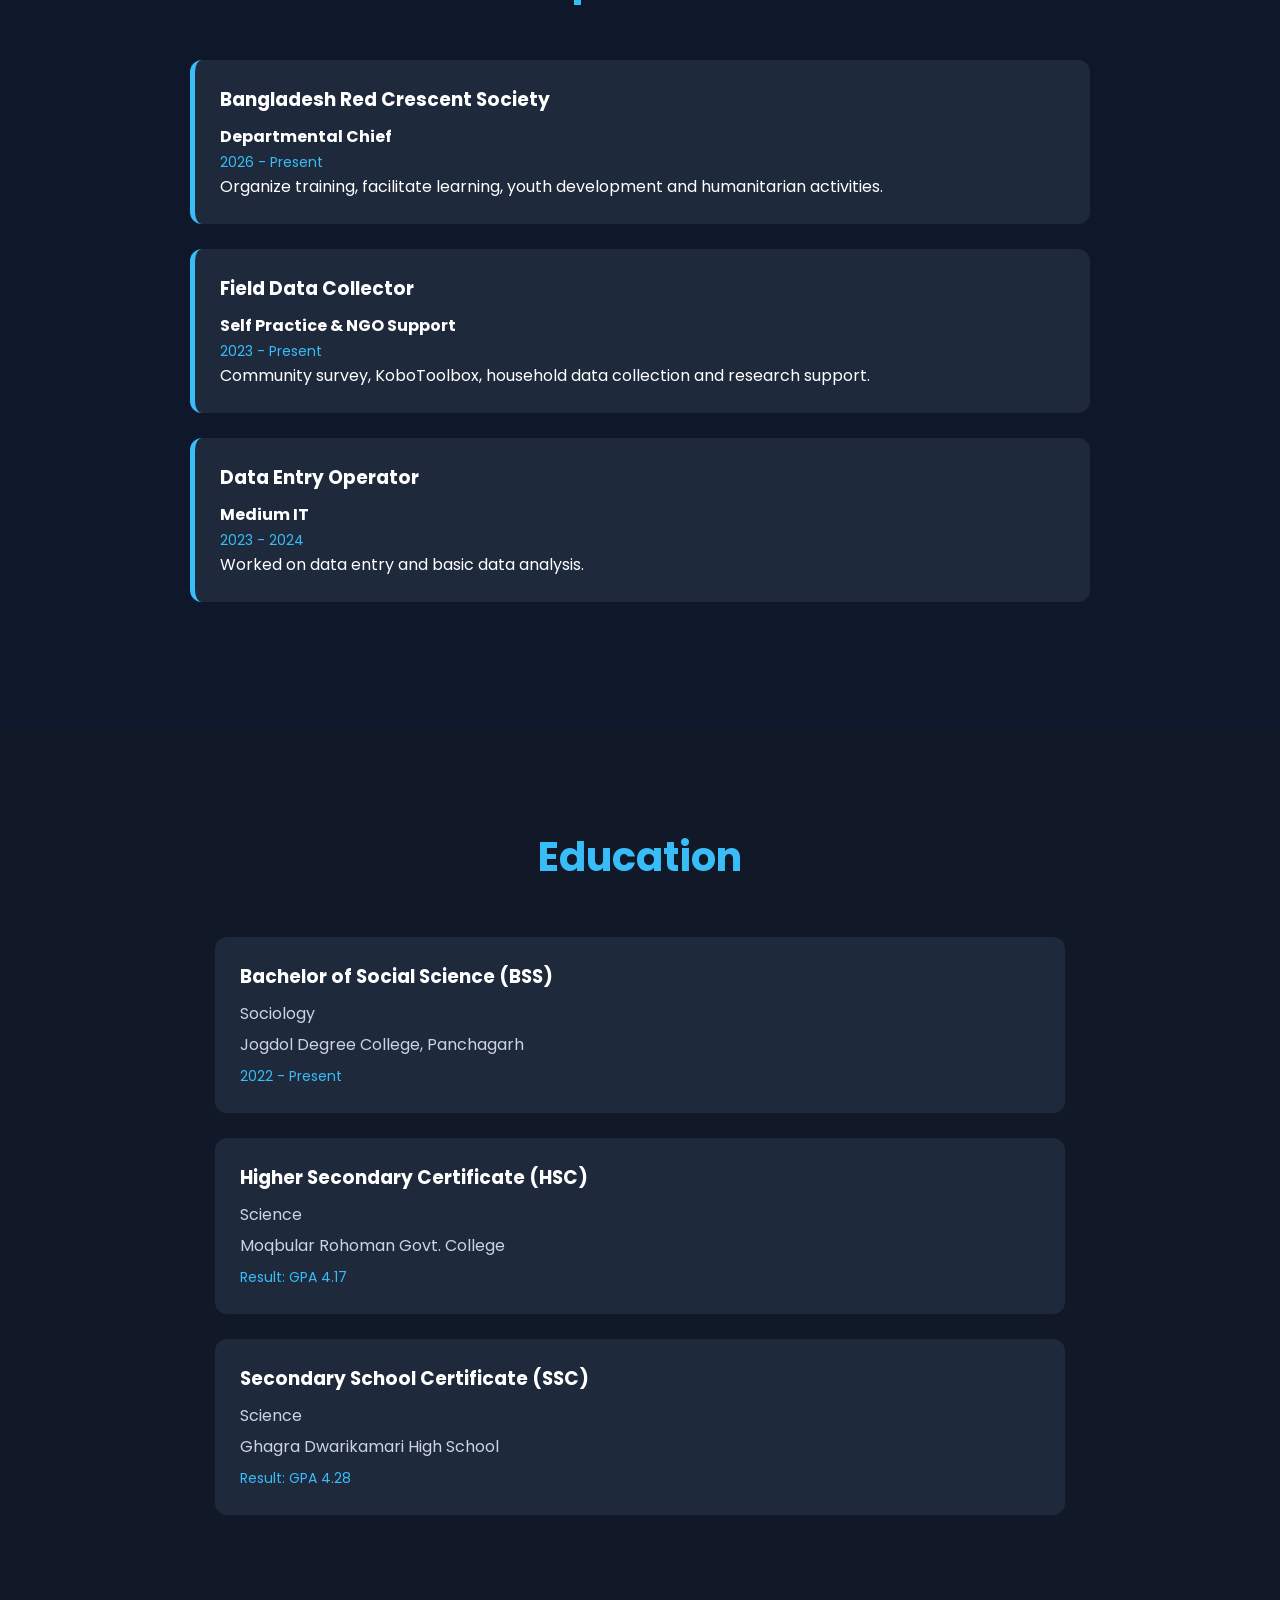
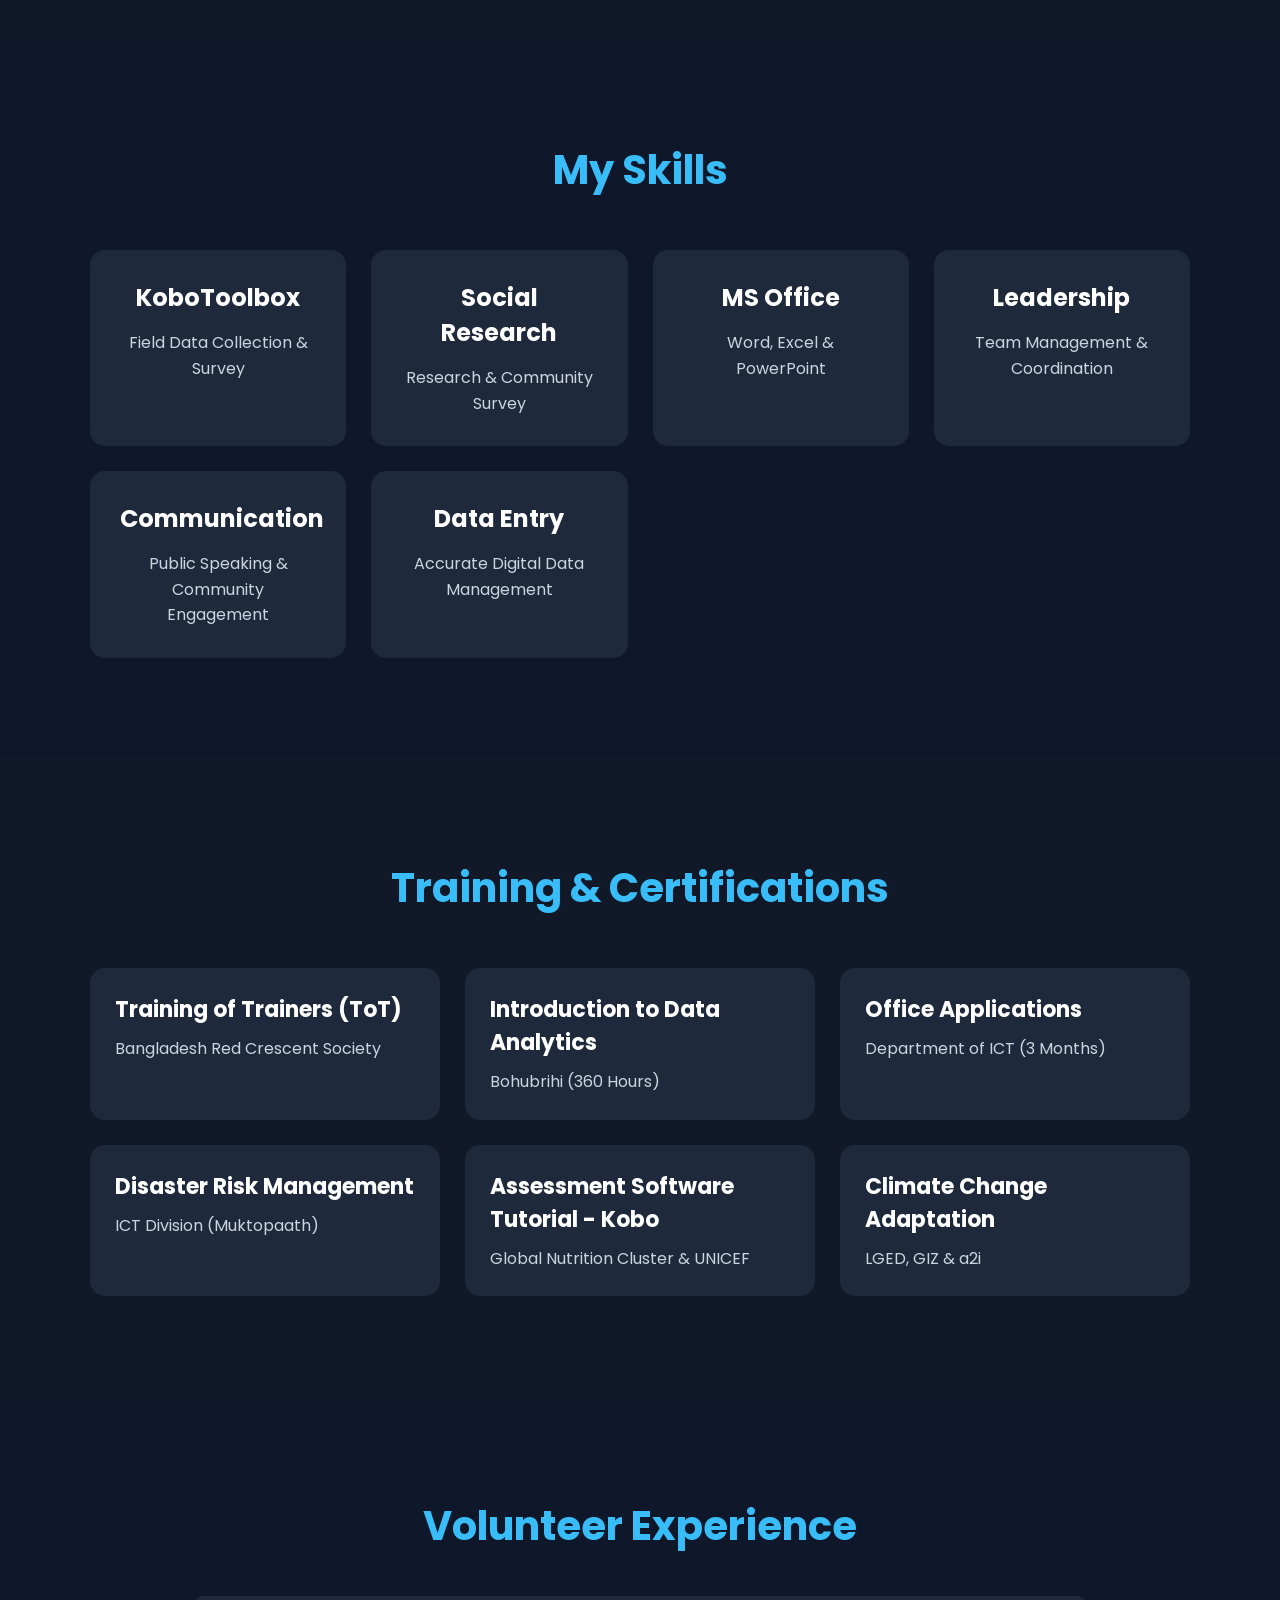
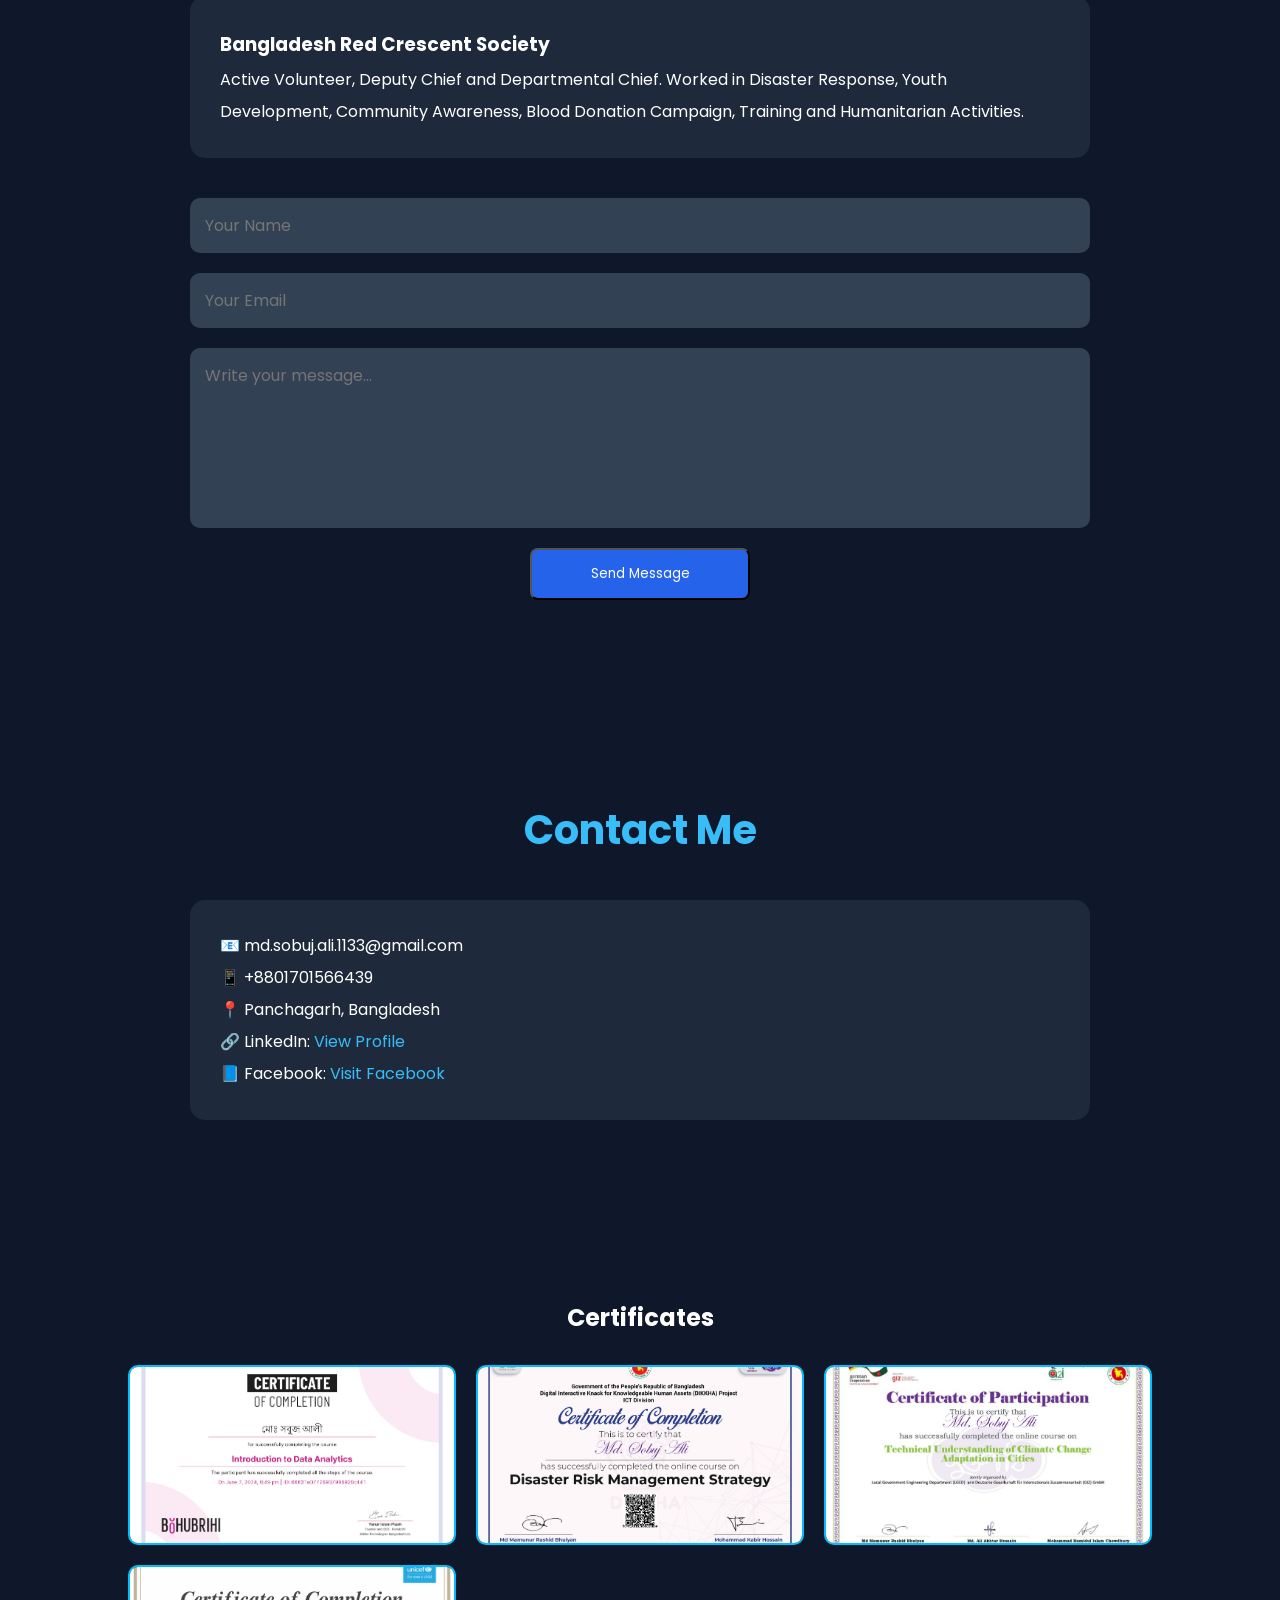
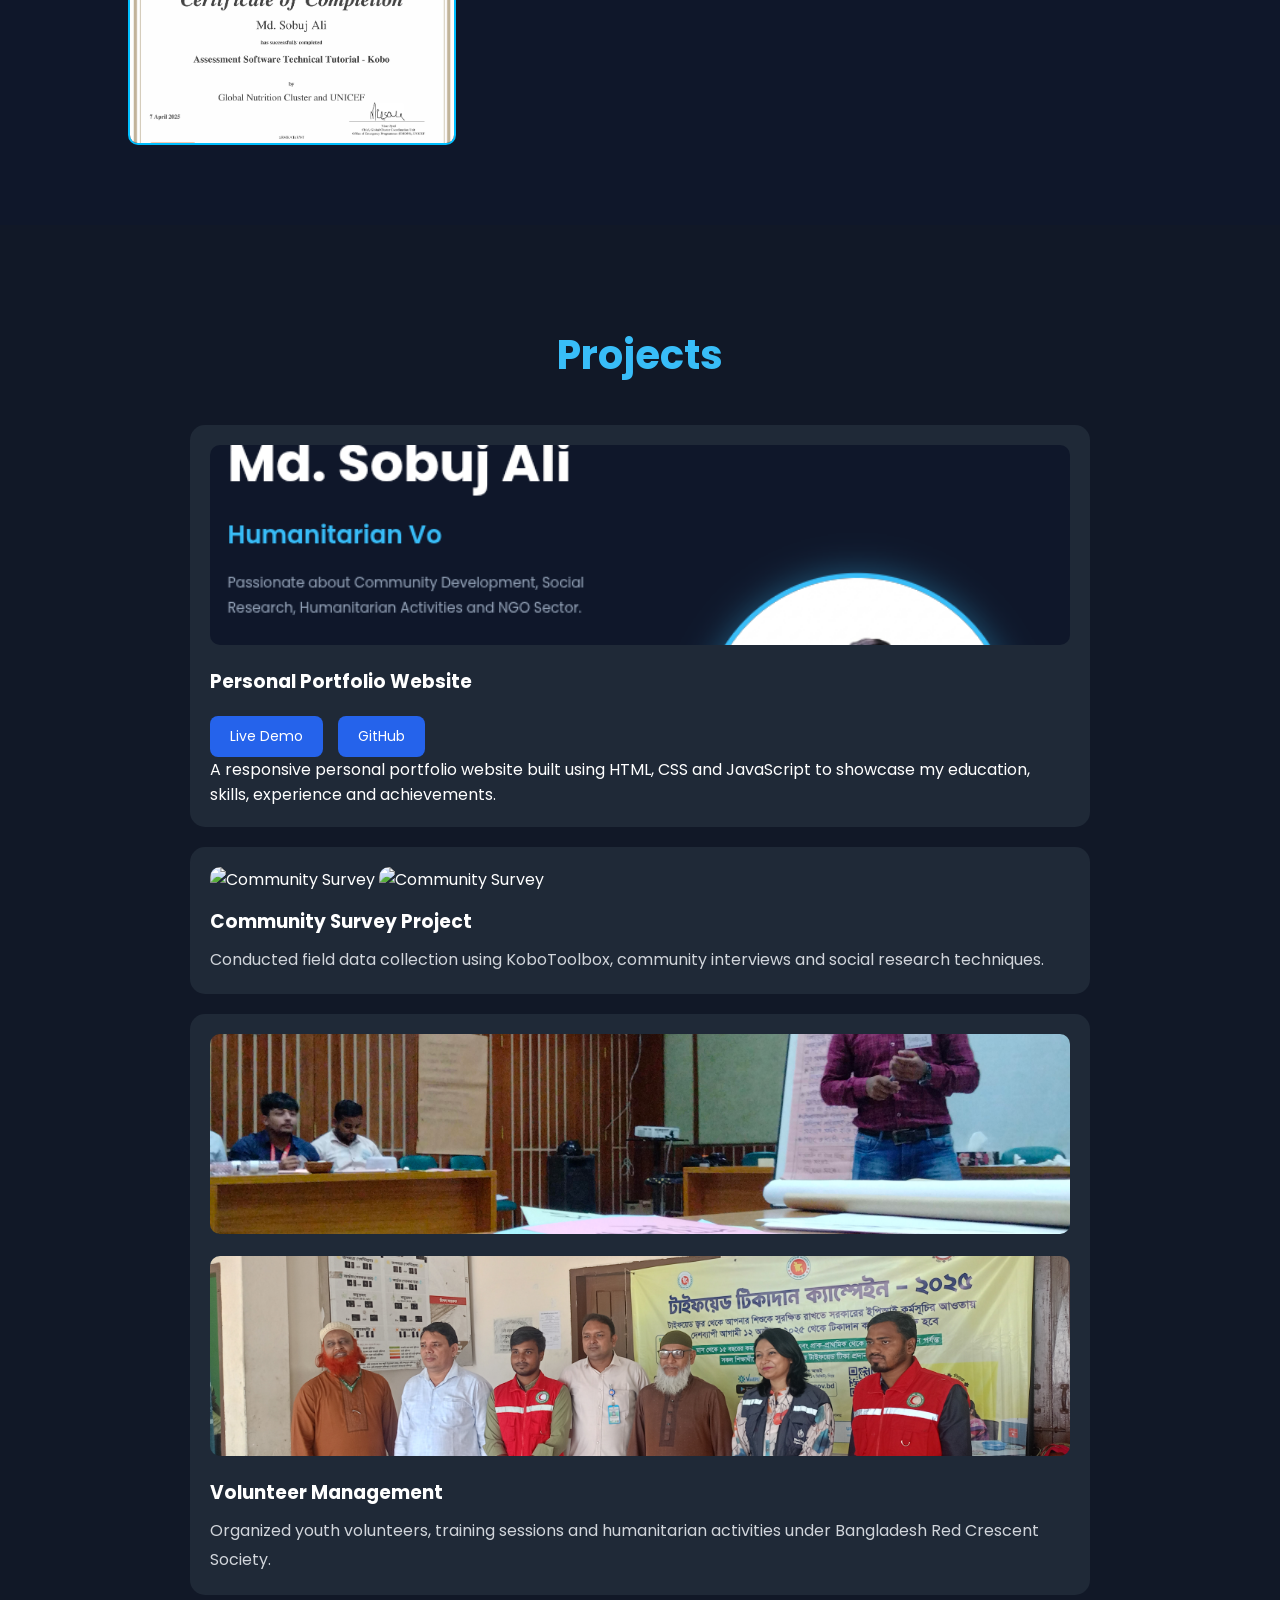
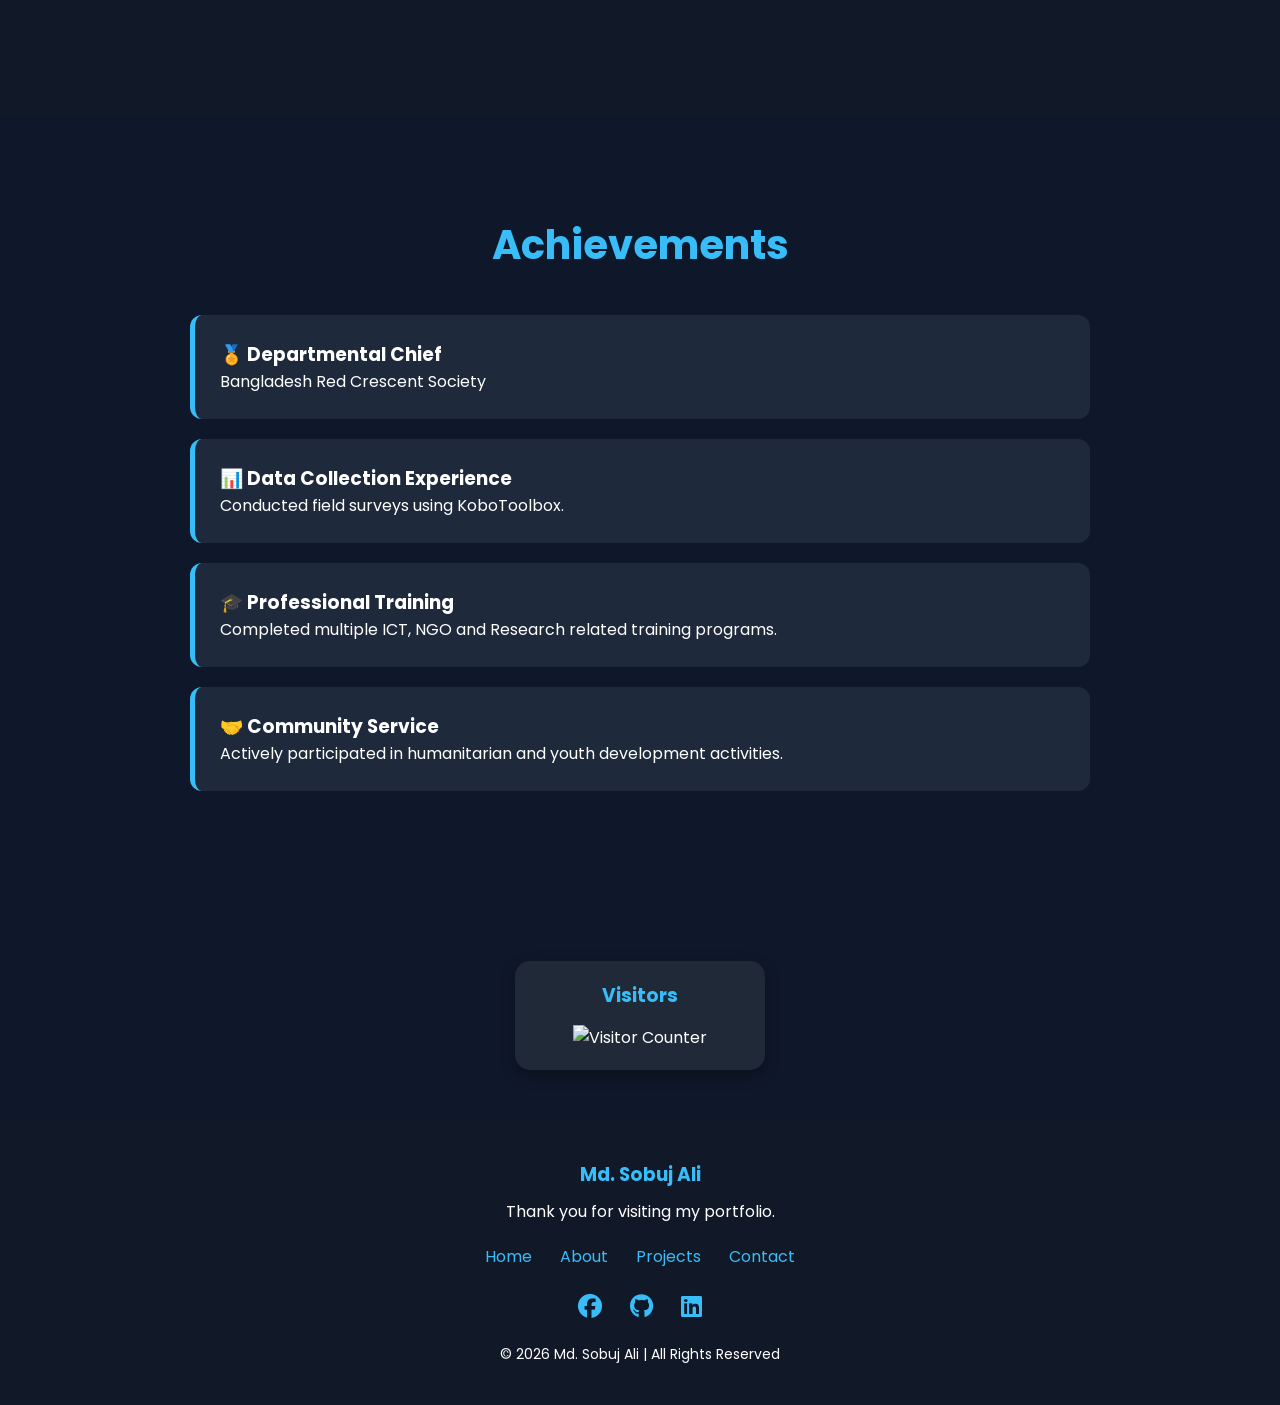
==== commit 3bddb368: "Update index.html" ====
--- a/index.html
+++ b/index.html
@@ -350,7 +350,7 @@
 
 <p>📧 md.sobuj.ali.1133@gmail.com</p>
 
-<p>📱 +8801701564439</p>
+<p>📱 +8801701566439</p>
 
 <p>📍 Panchagarh, Bangladesh</p>
 
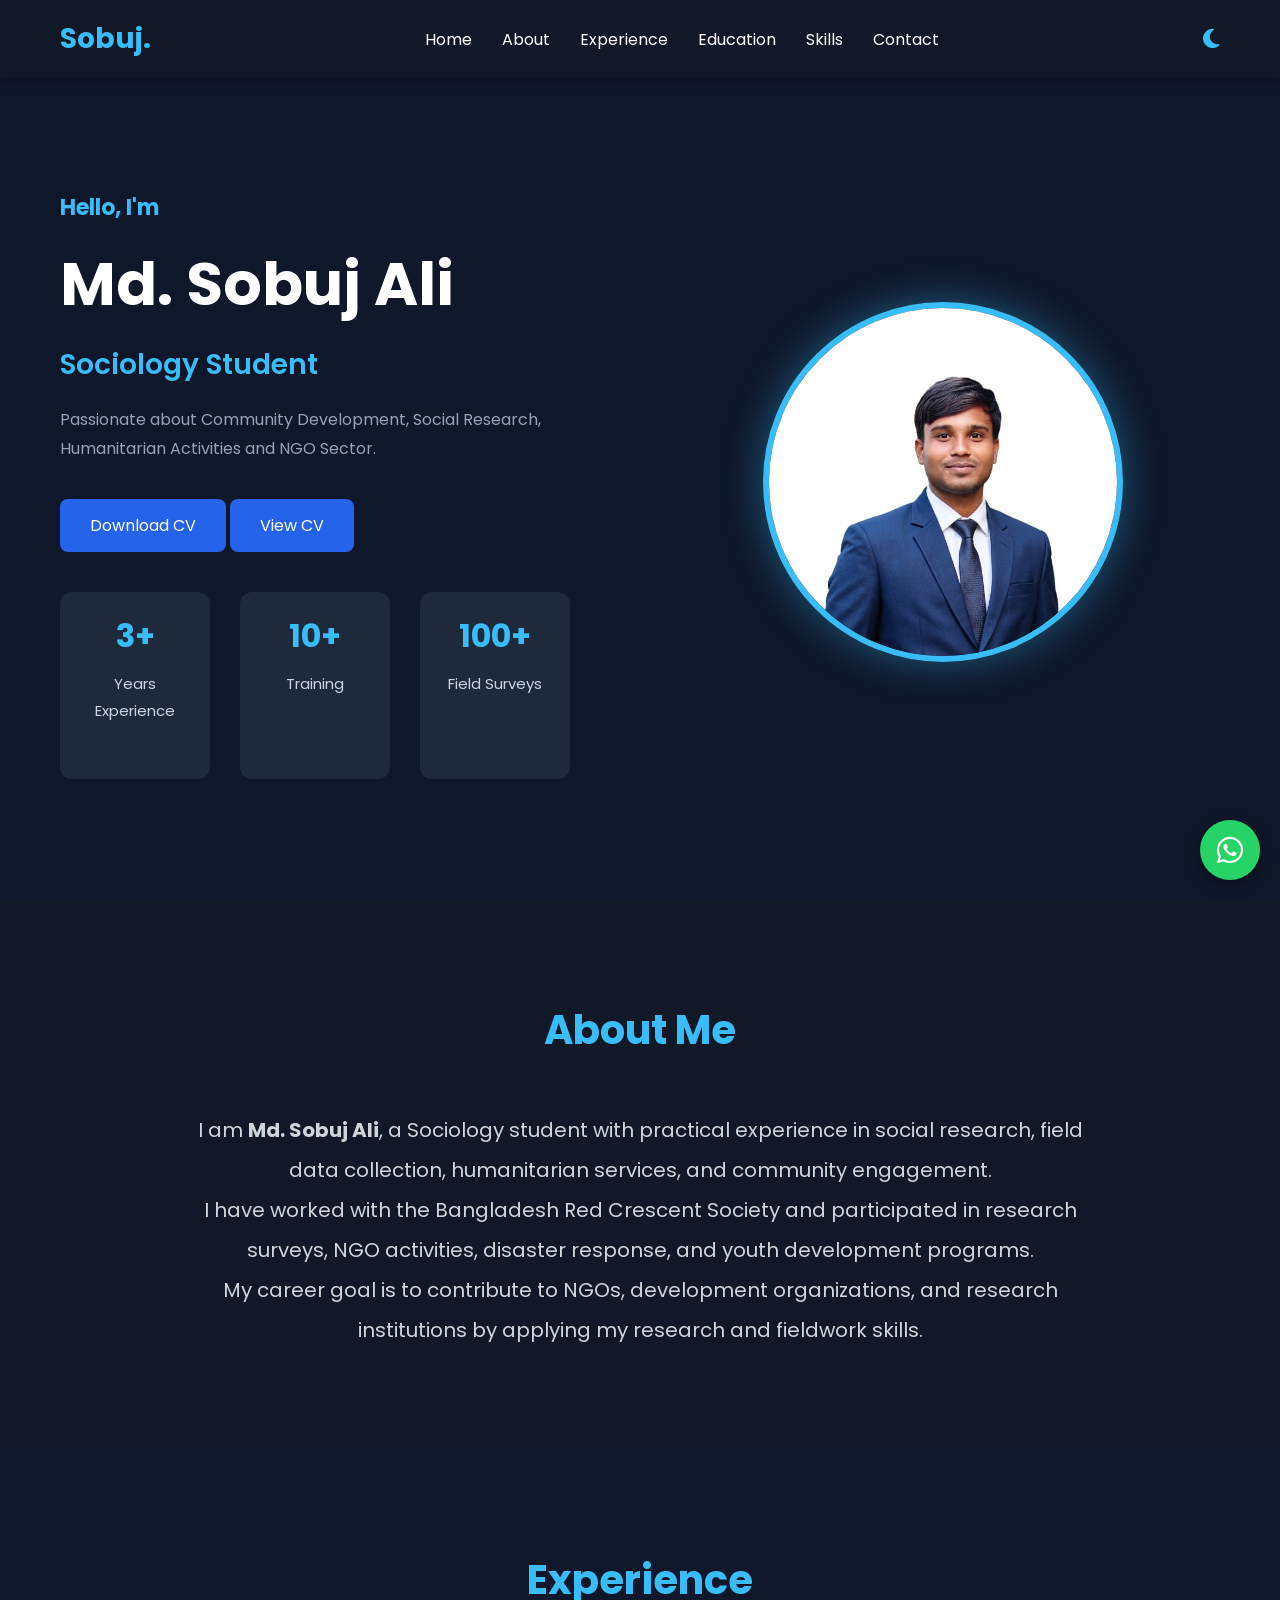
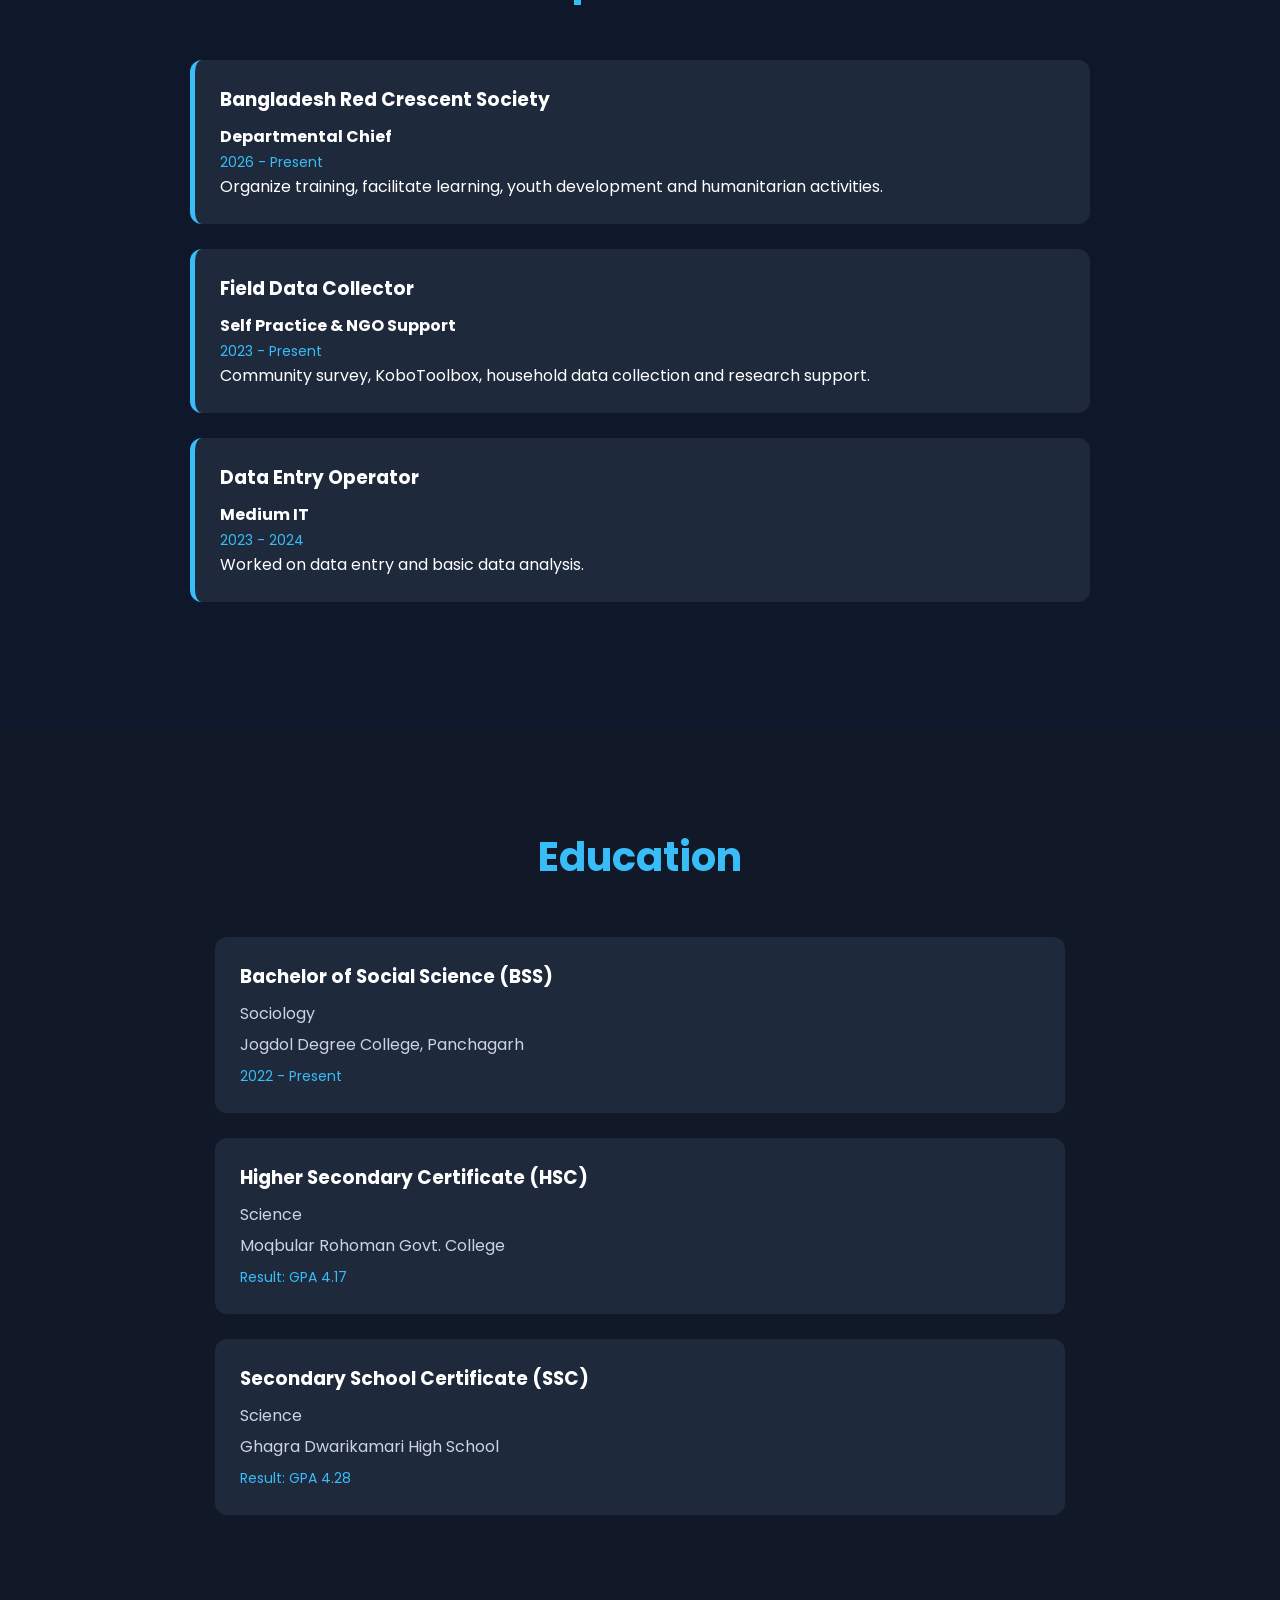
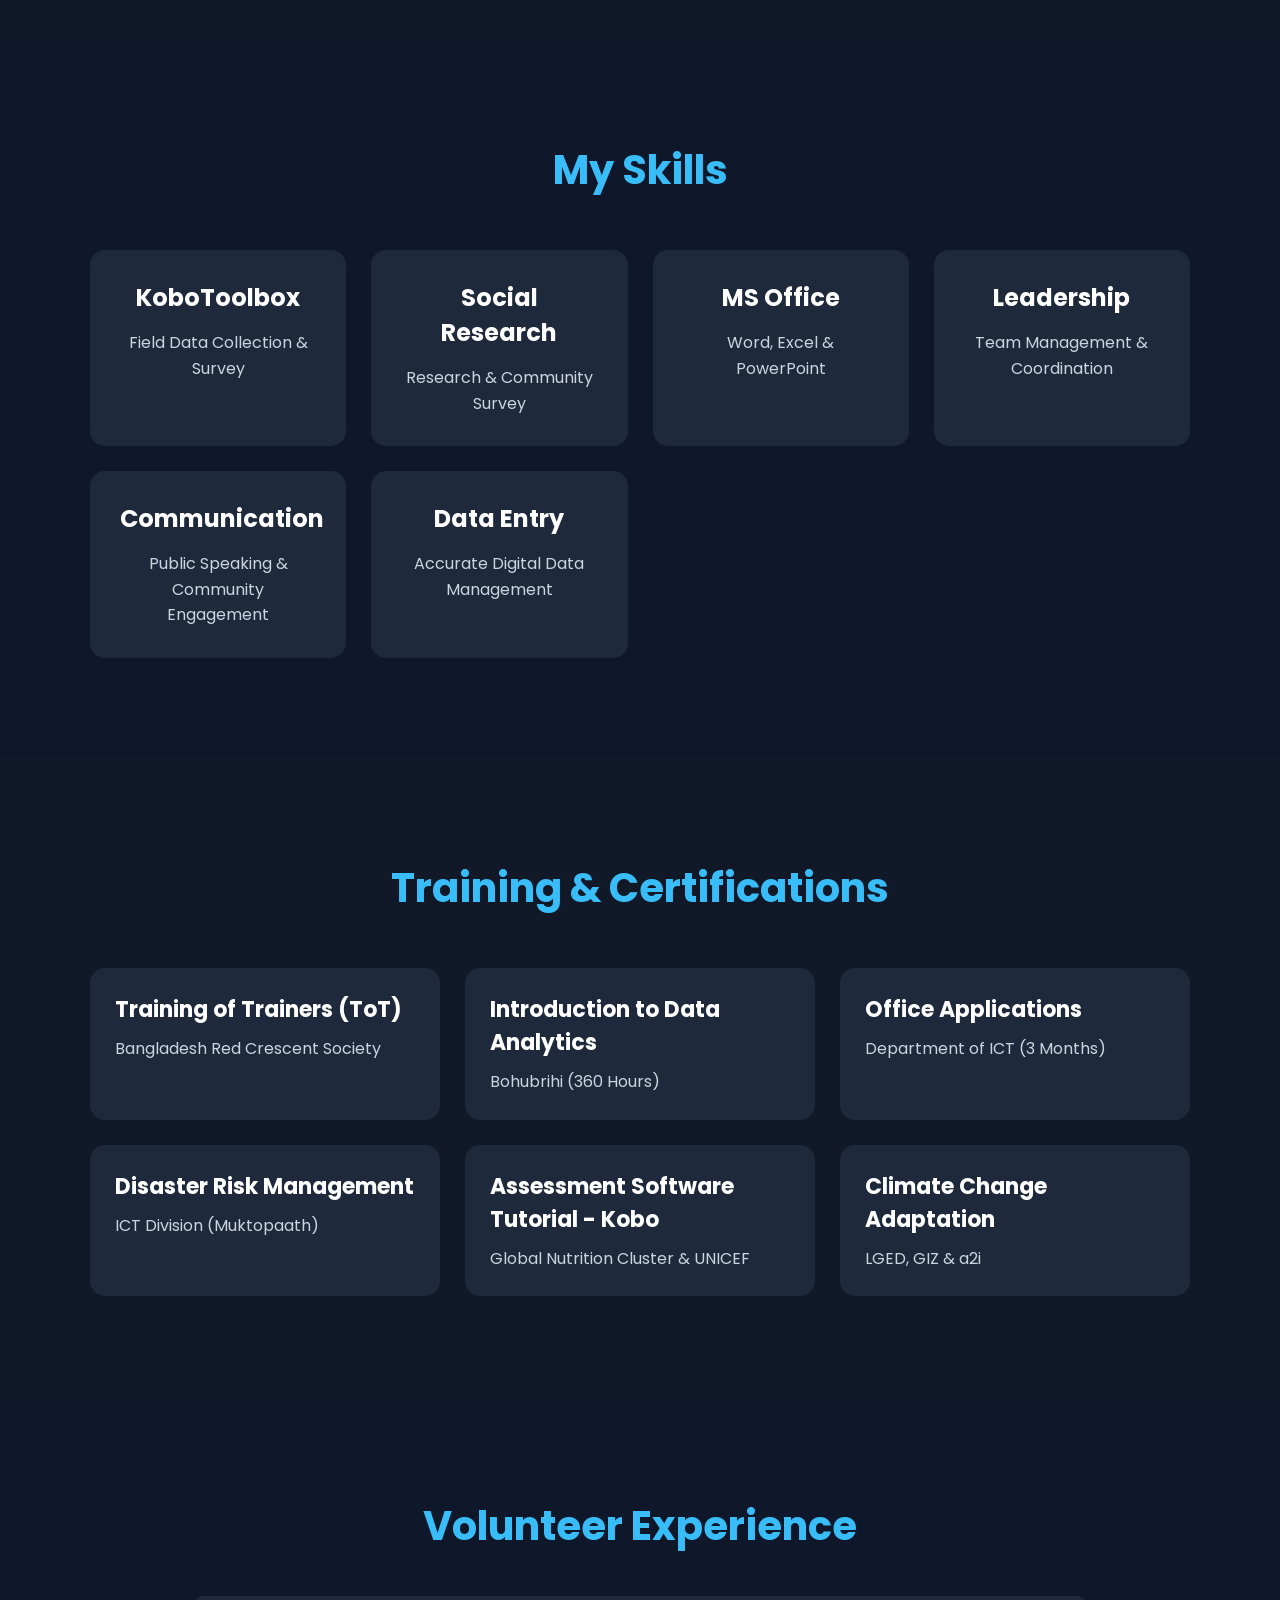
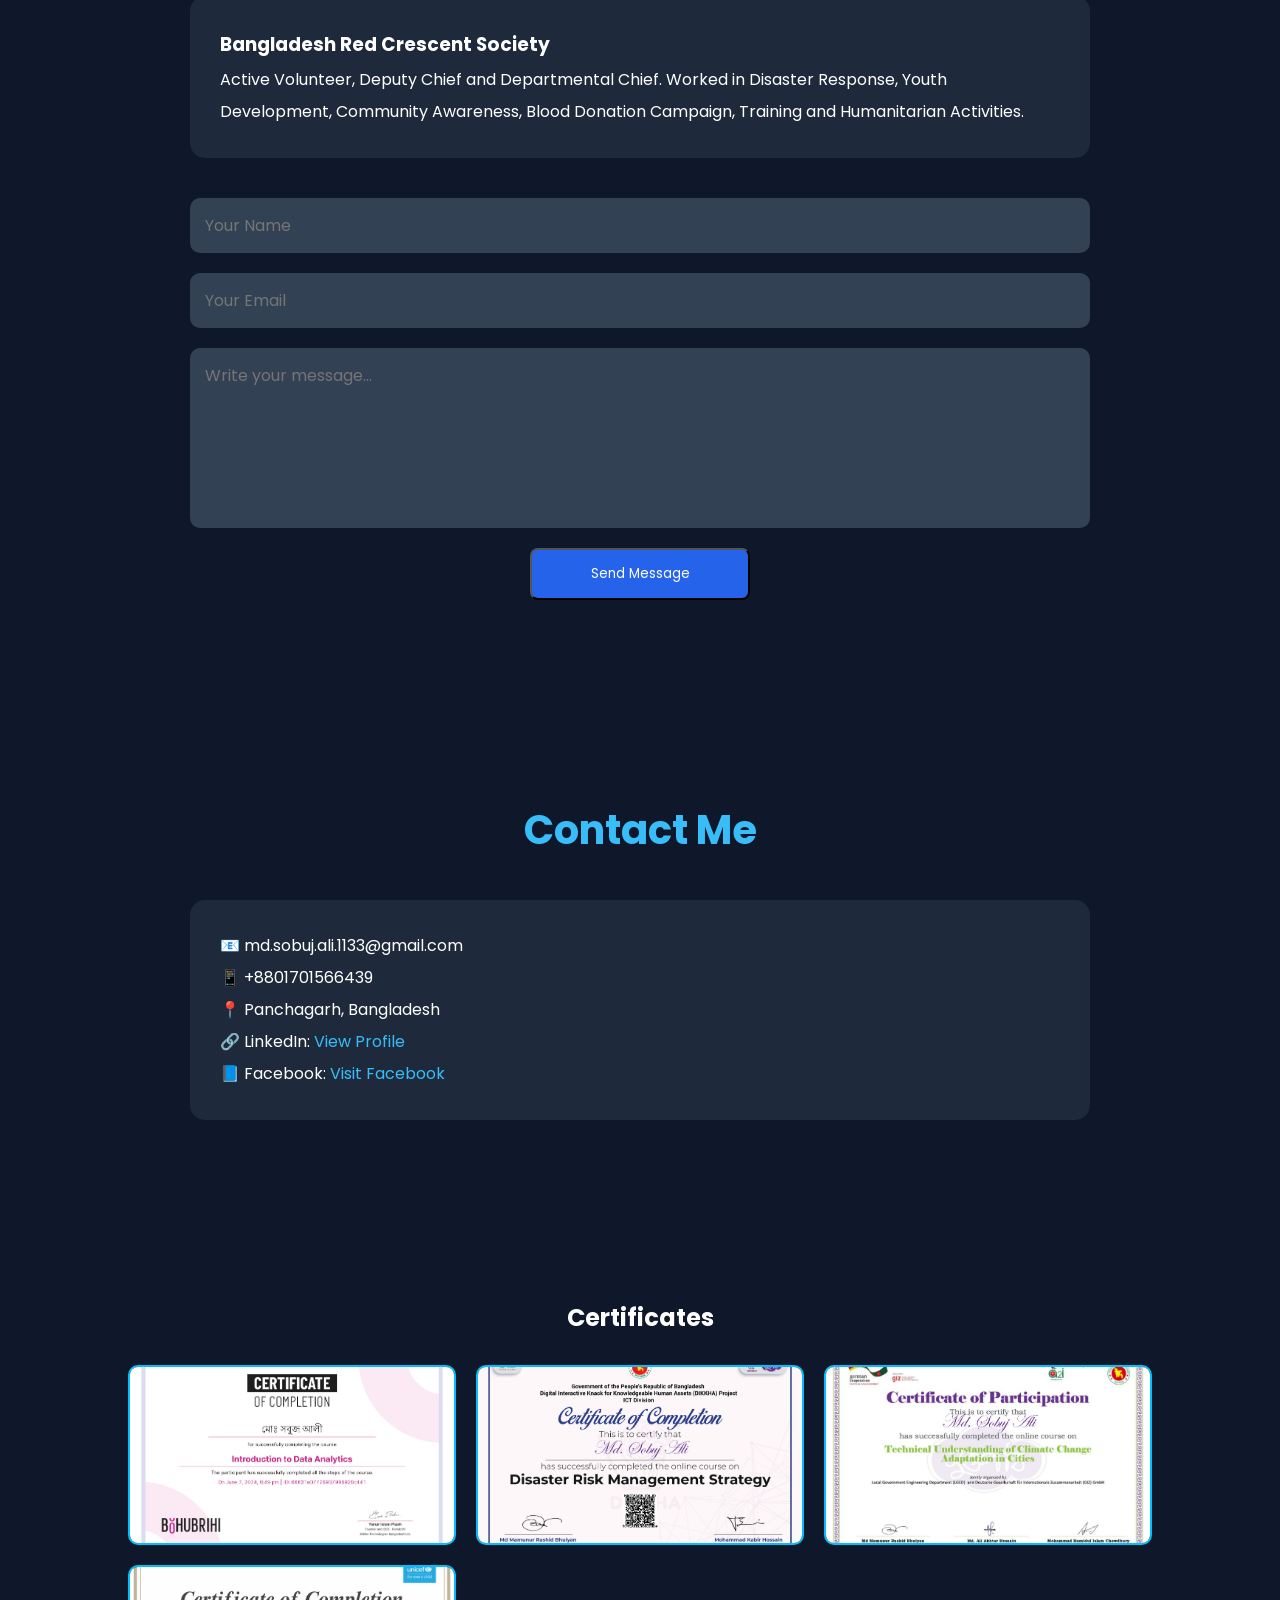
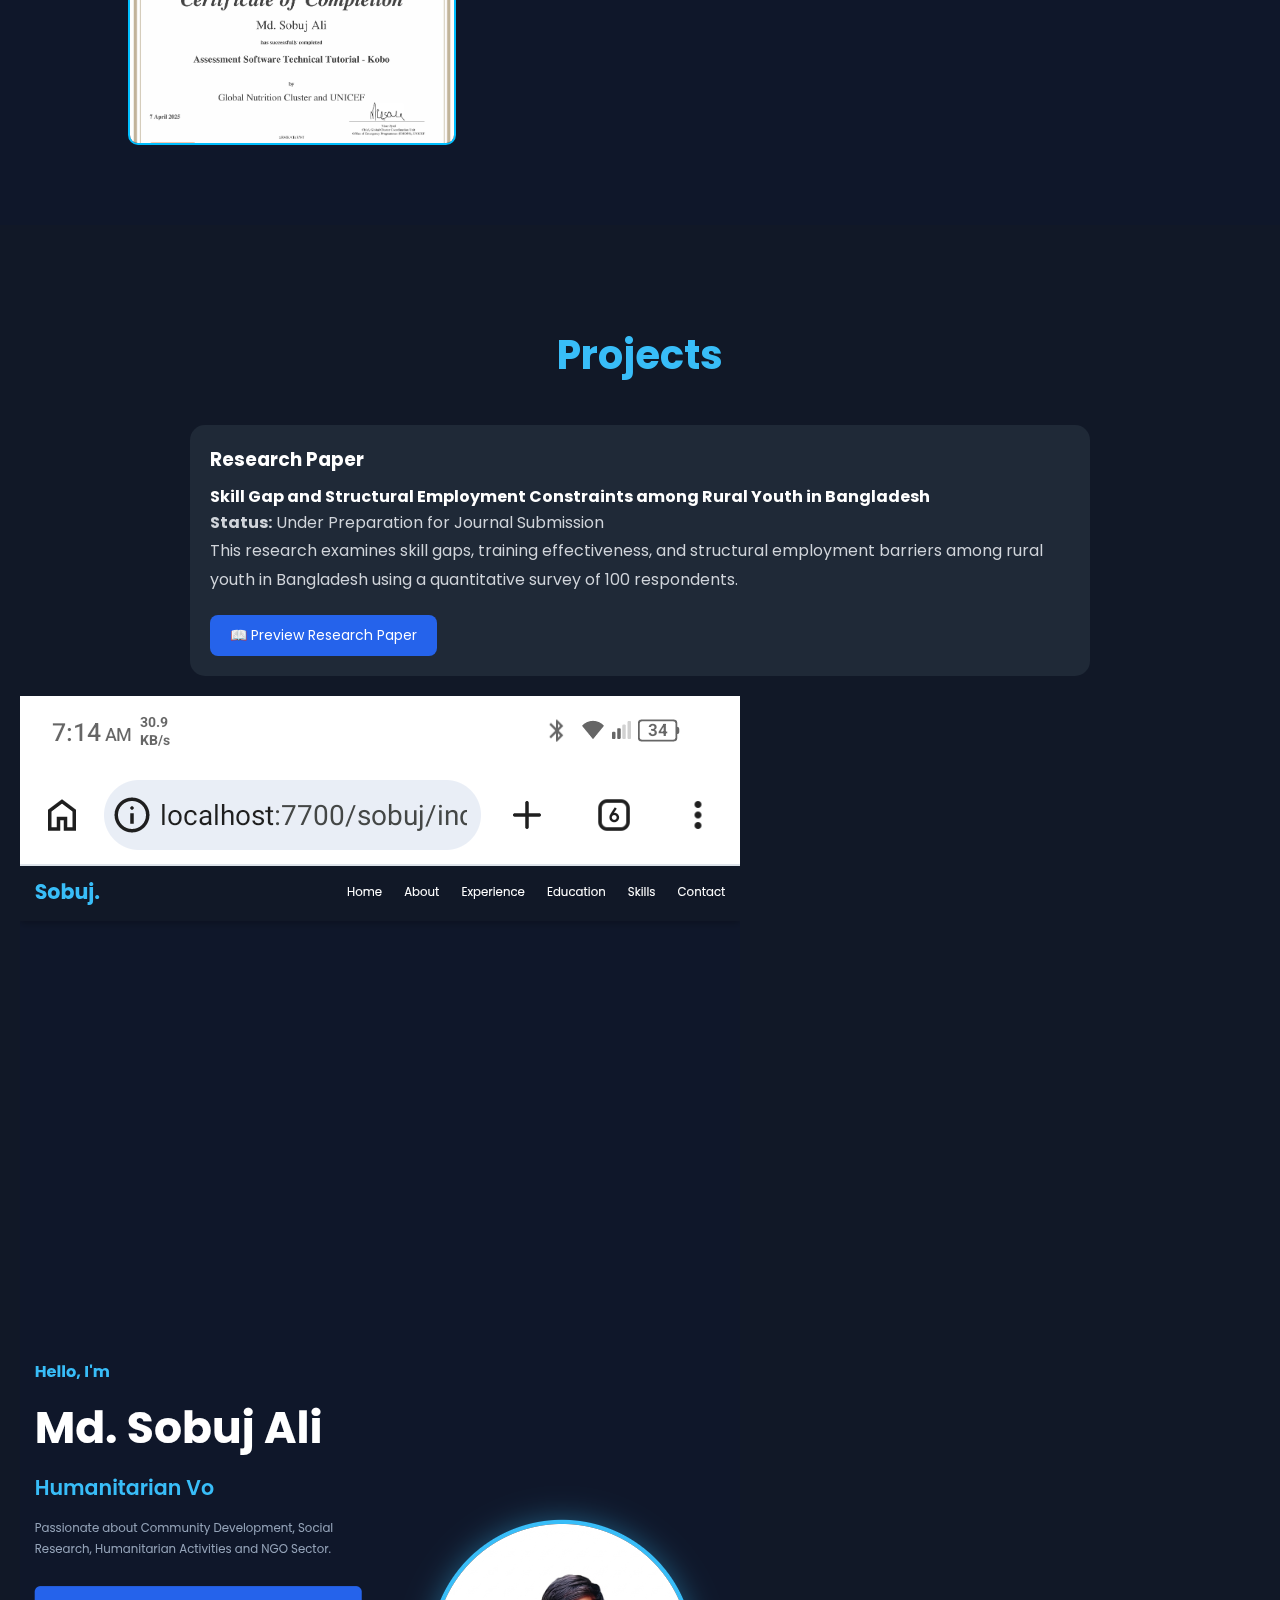
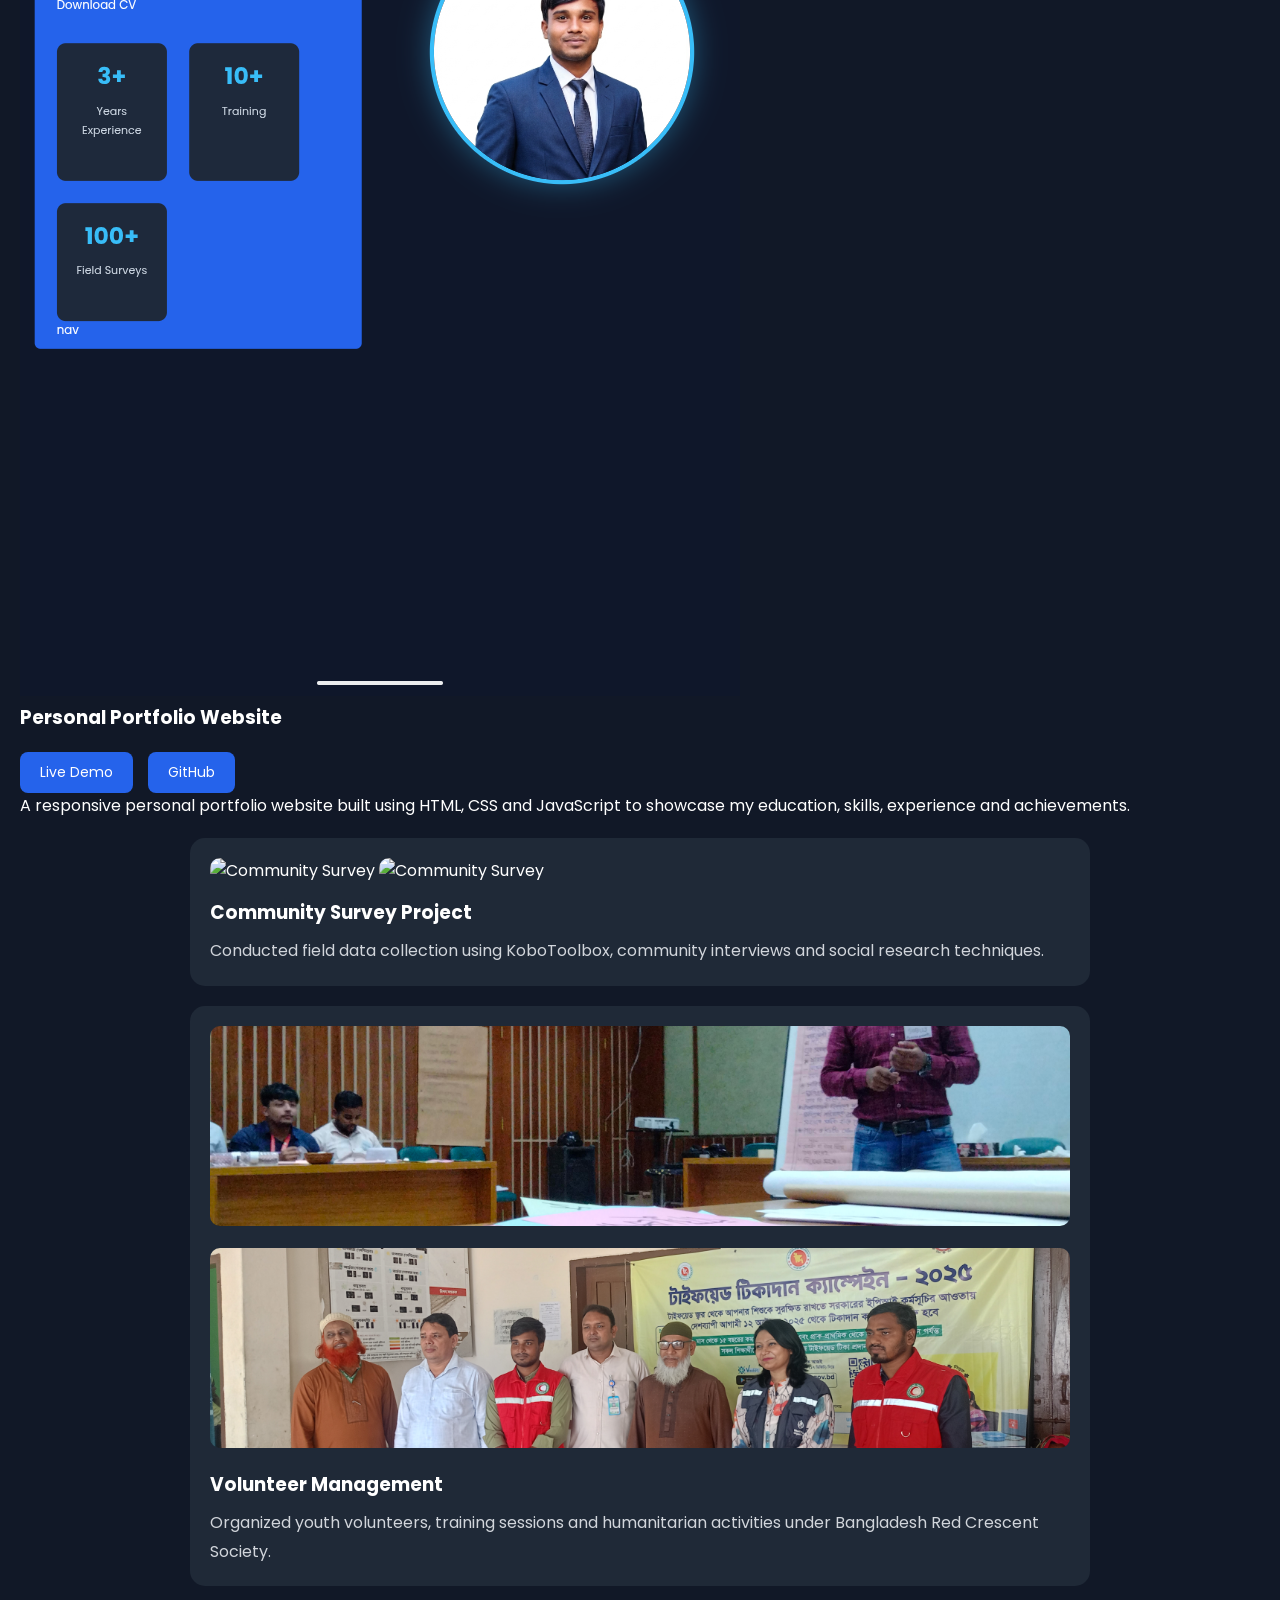
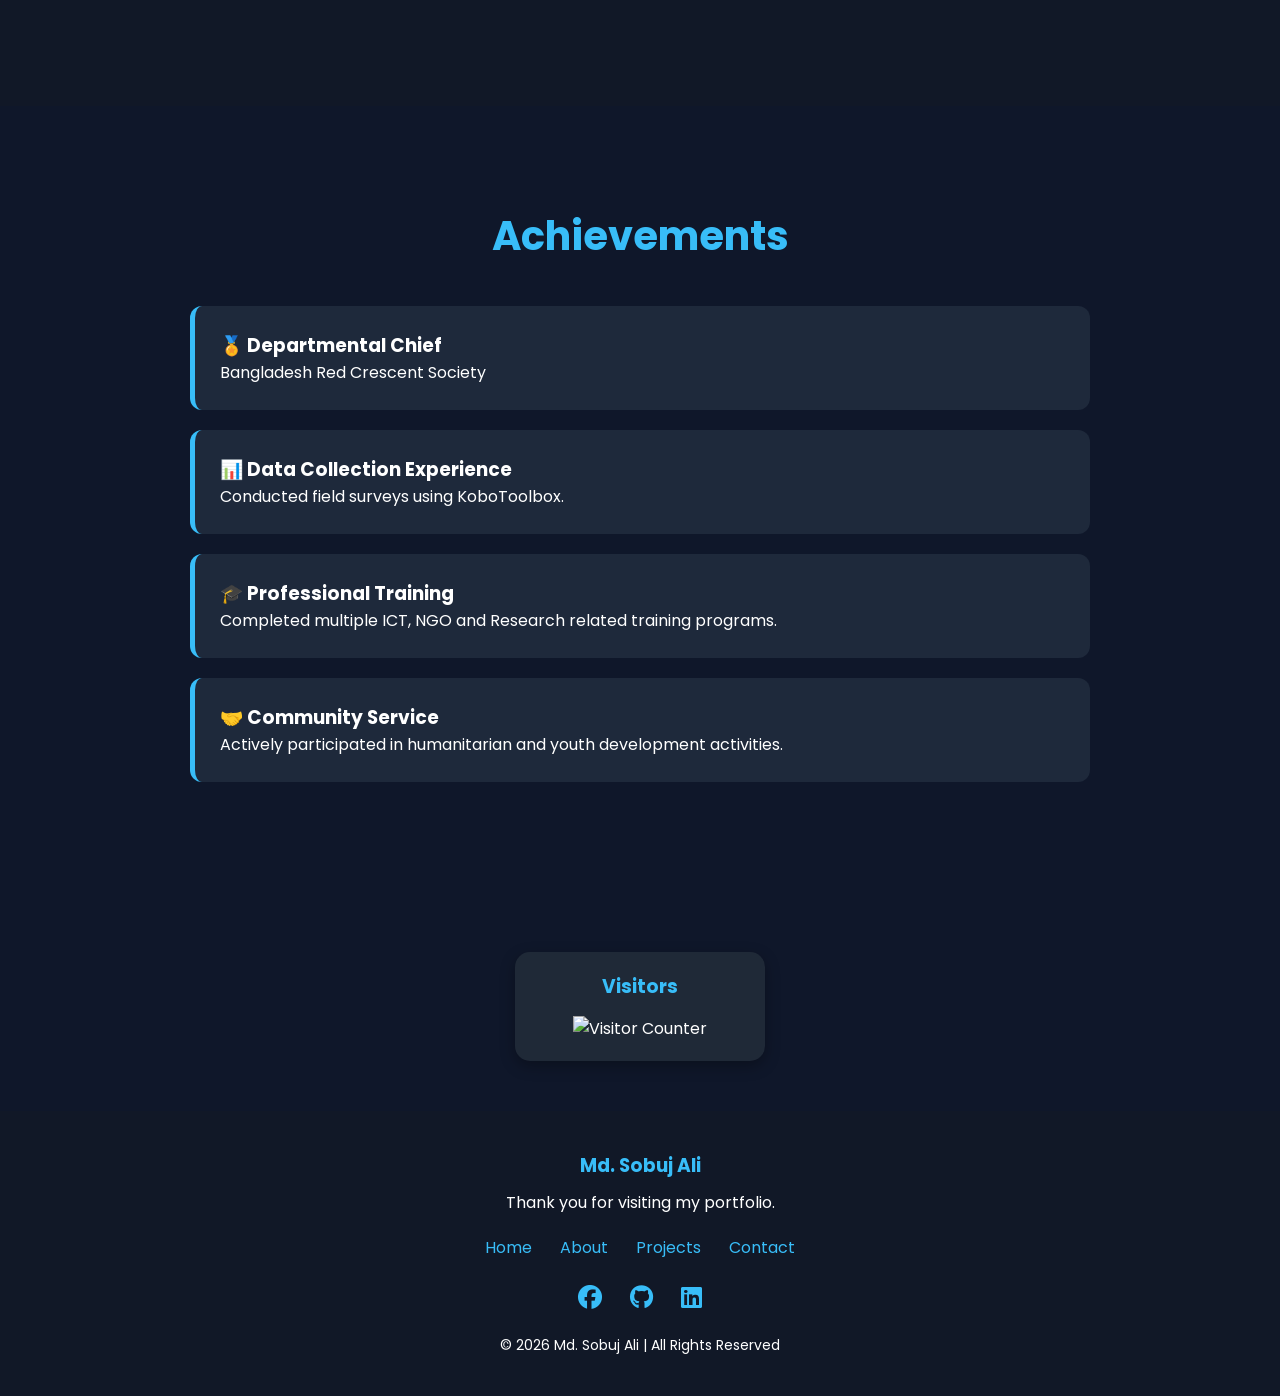
==== commit 7bf7c3f3: "Update index.html" ====
--- a/index.html
+++ b/index.html
@@ -394,6 +394,27 @@
 
 <div class="project-card">
 
+    <h3>Research Paper</h3>
+
+    <h4>
+        Skill Gap and Structural Employment Constraints among Rural Youth in Bangladesh
+    </h4>
+
+    <p><strong>Status:</strong> Under Preparation for Journal Submission</p>
+
+    <p>
+        This research examines skill gaps, training effectiveness, and structural employment barriers among rural youth in Bangladesh using a quantitative survey of 100 respondents.
+    </p>
+
+    <div class="project-buttons">
+        <a href="Skill-Gap-Research.pdf" target="_blank" class="btn">
+            📖 Preview Research Paper
+        </a>
+    </div>
+
+</div>
+    
+
 <img src="portfolio.png" alt="Portfolio">
 
 <h3>Personal Portfolio Website</h3>
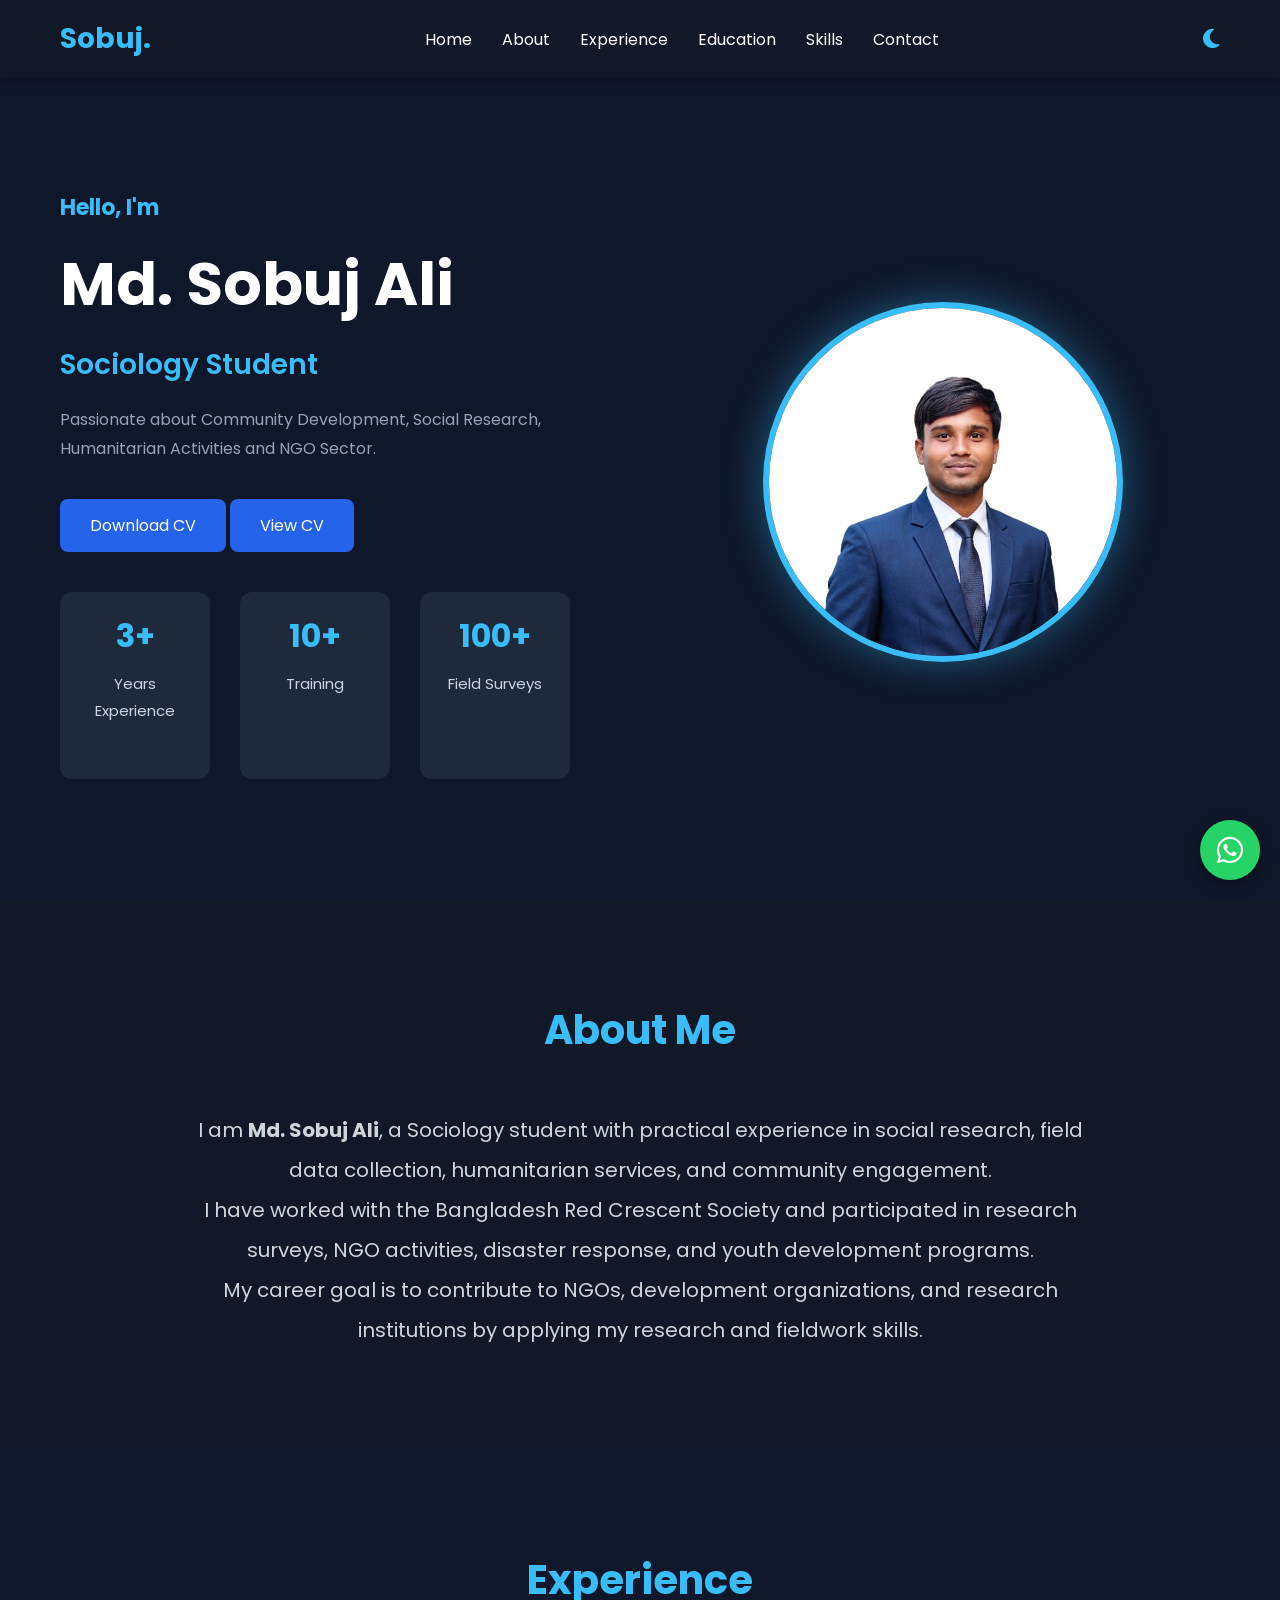
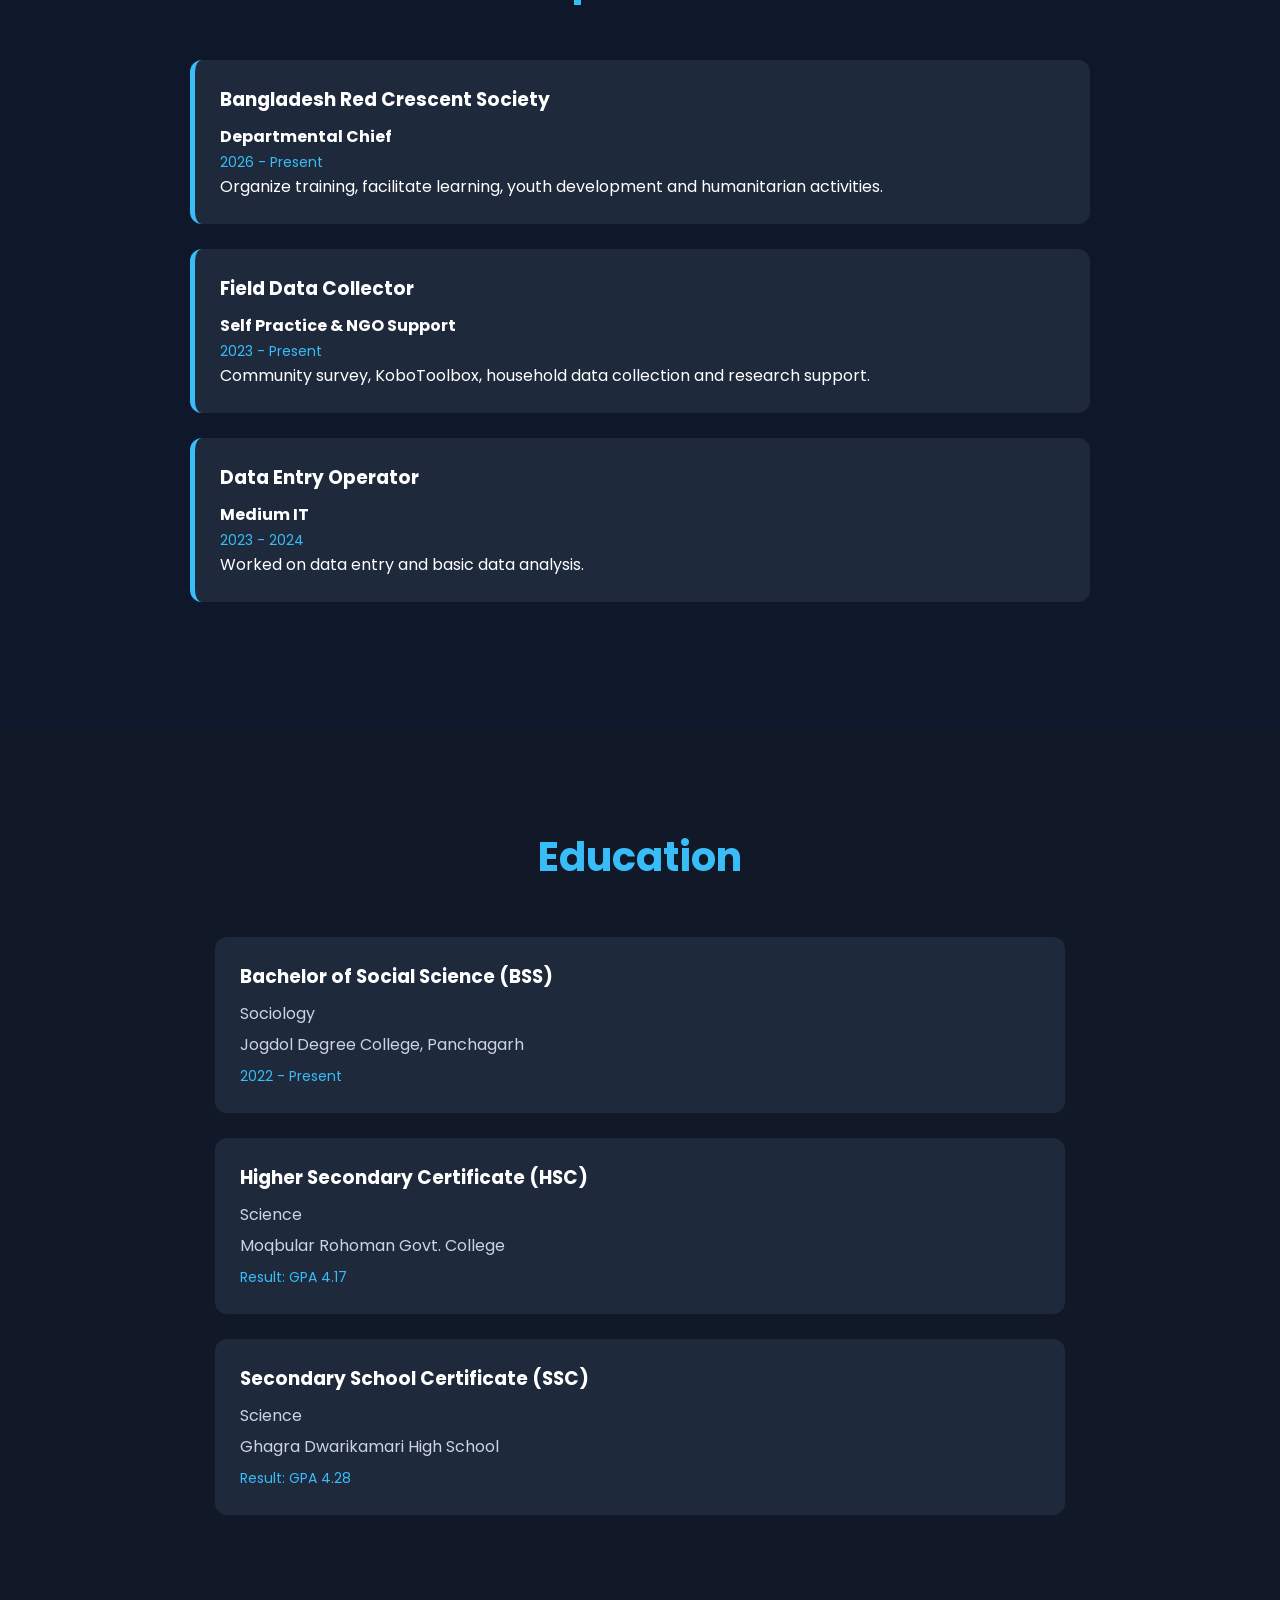
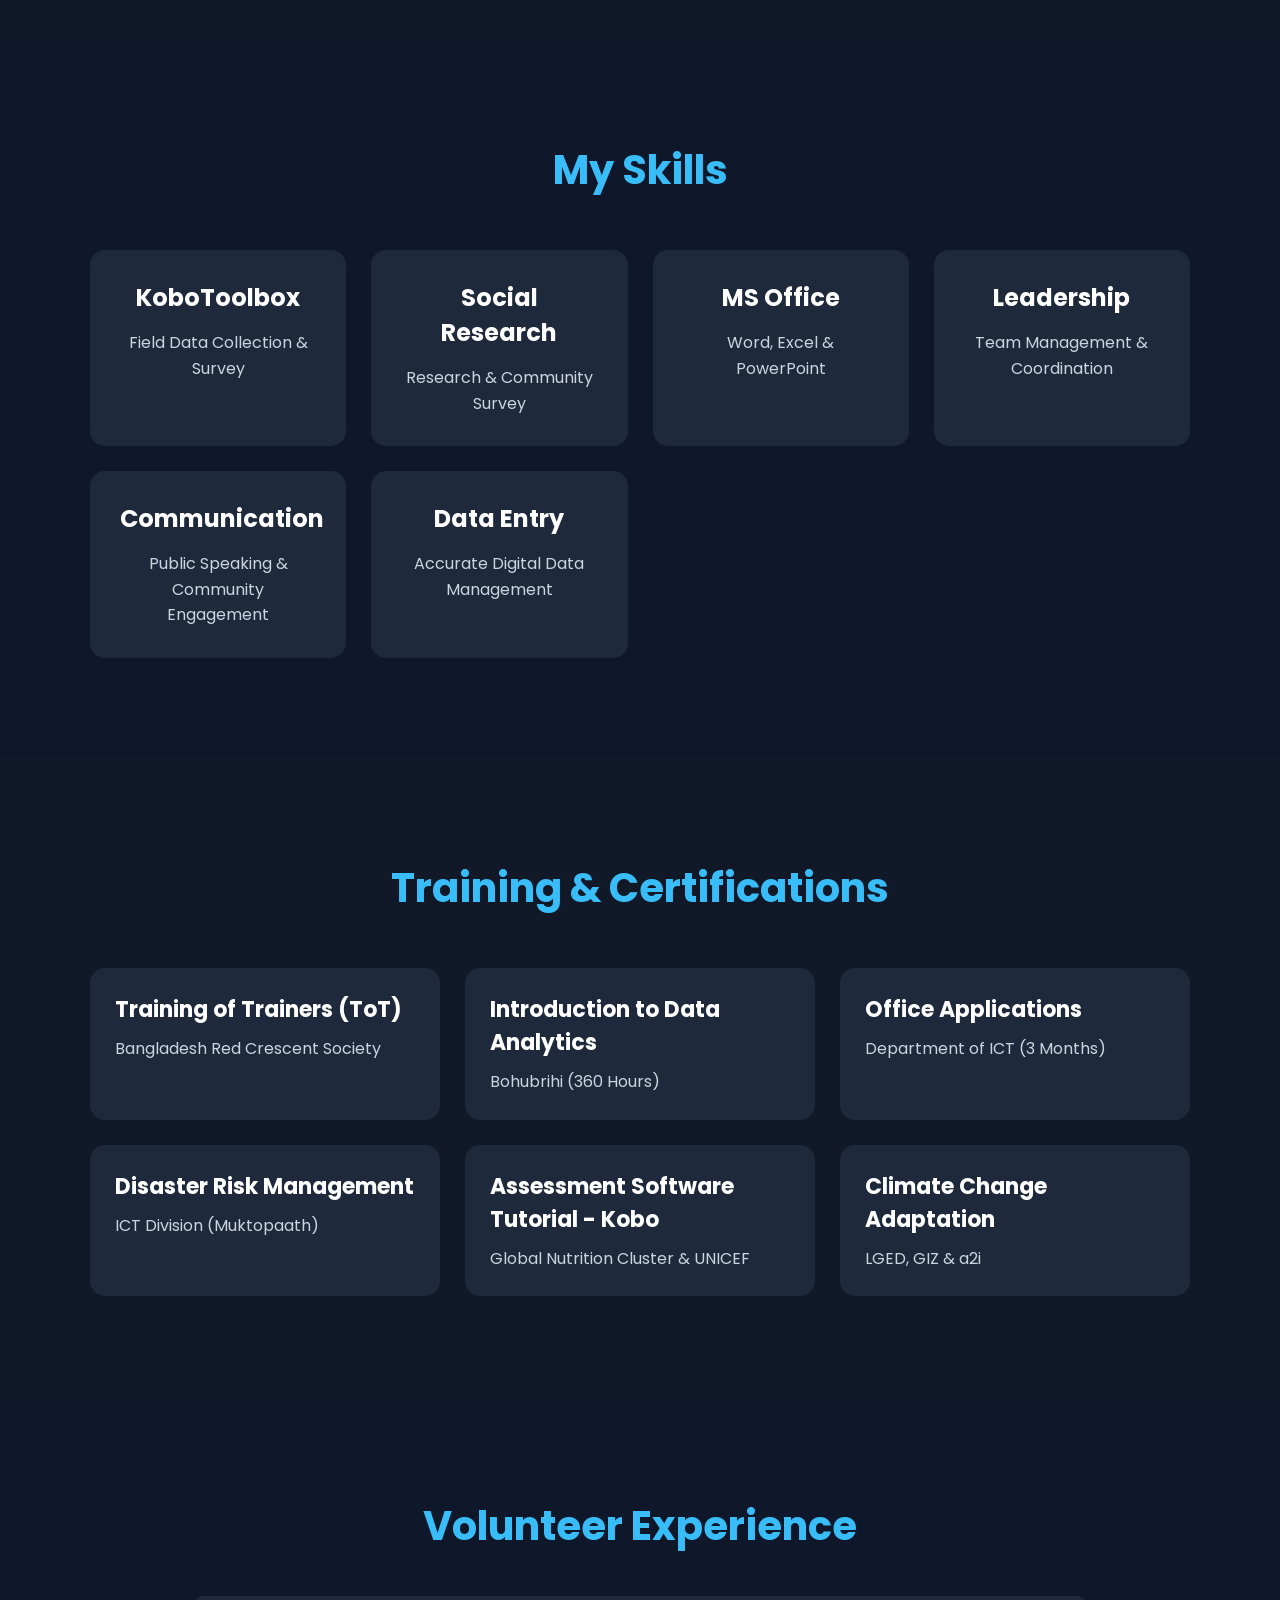
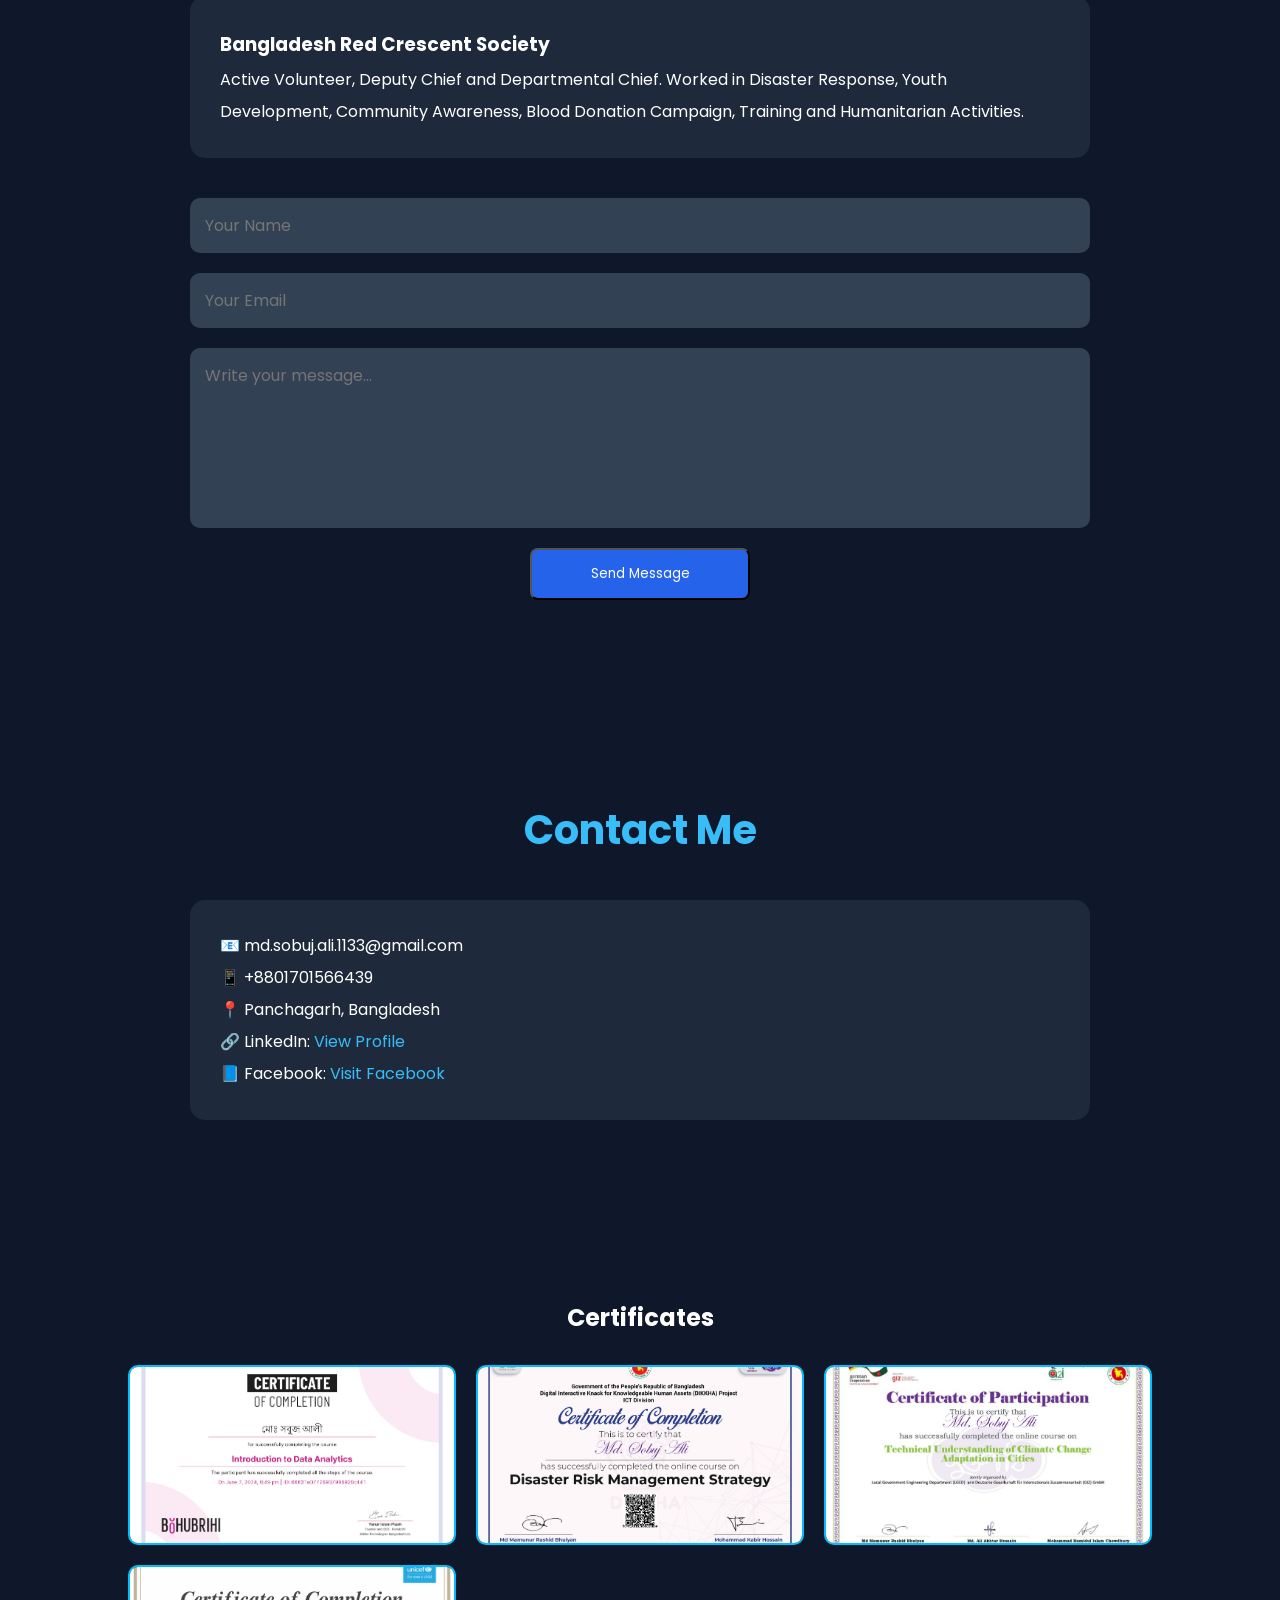
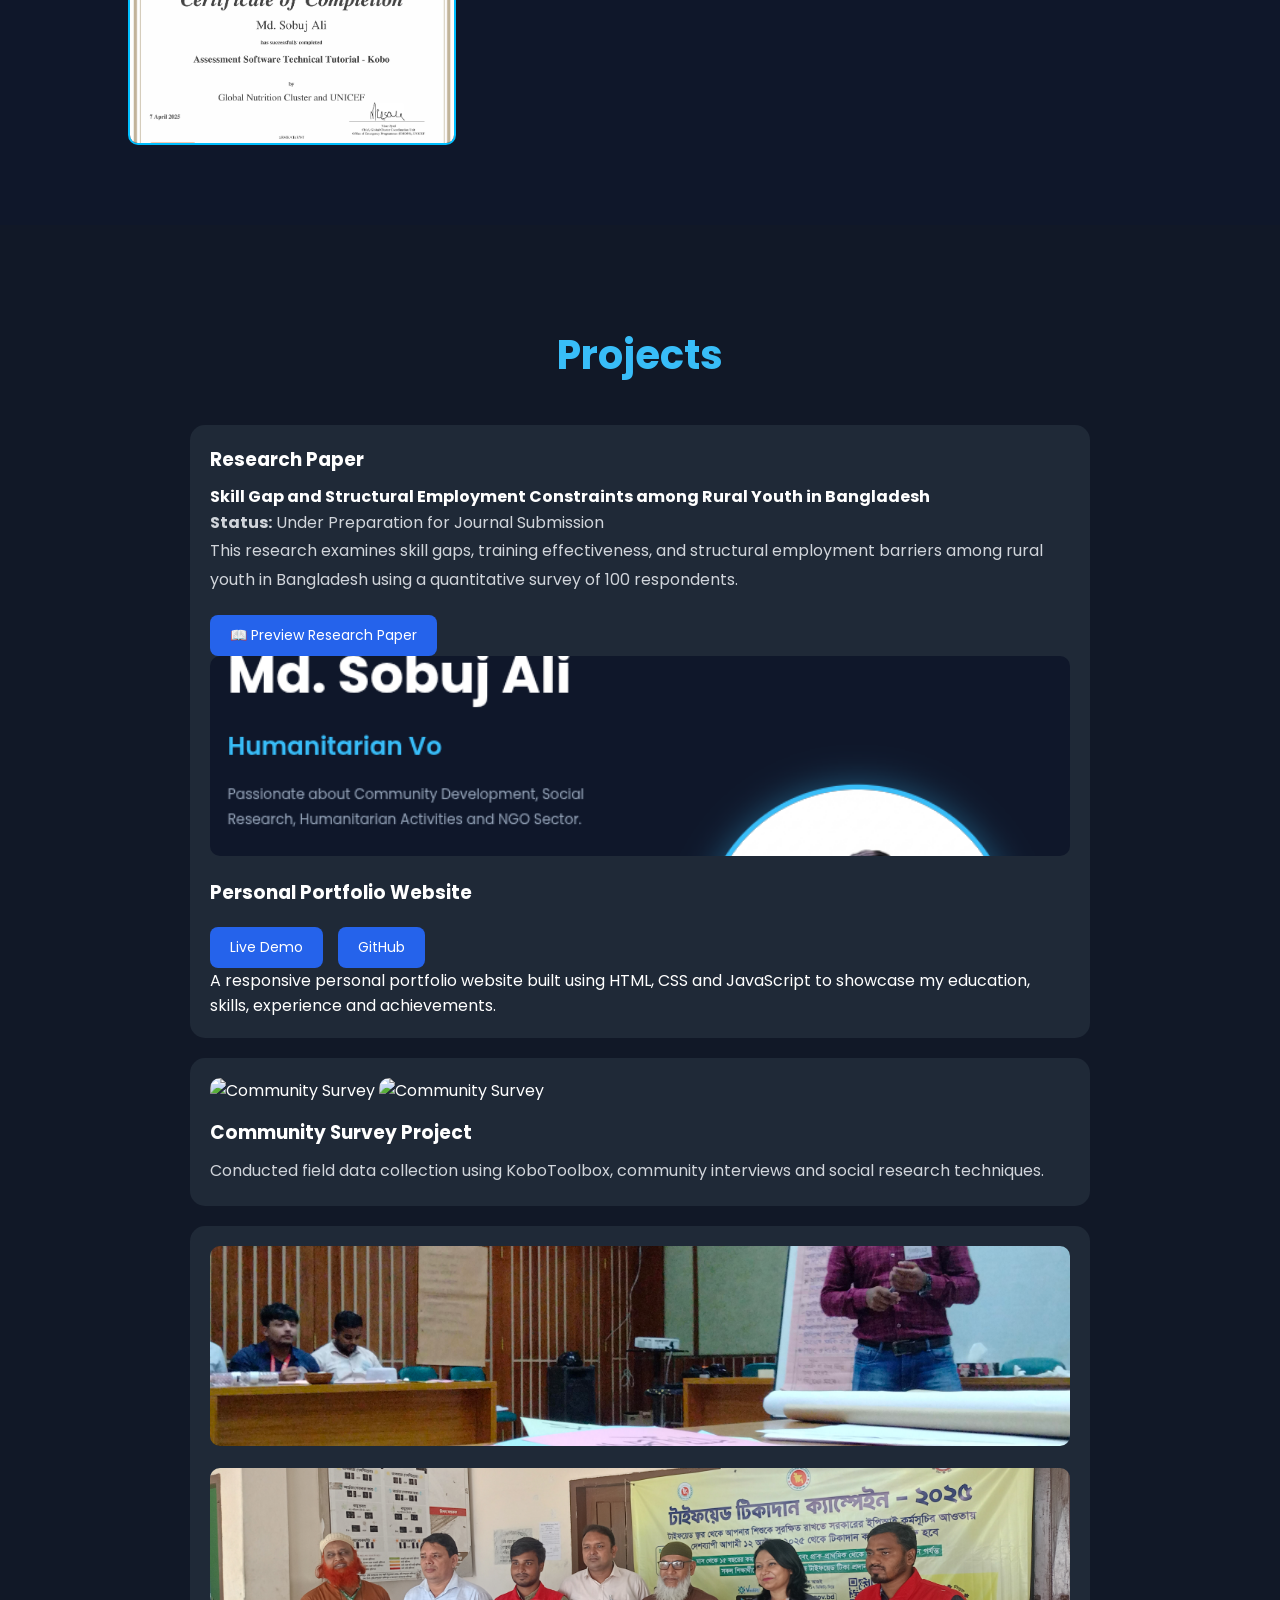
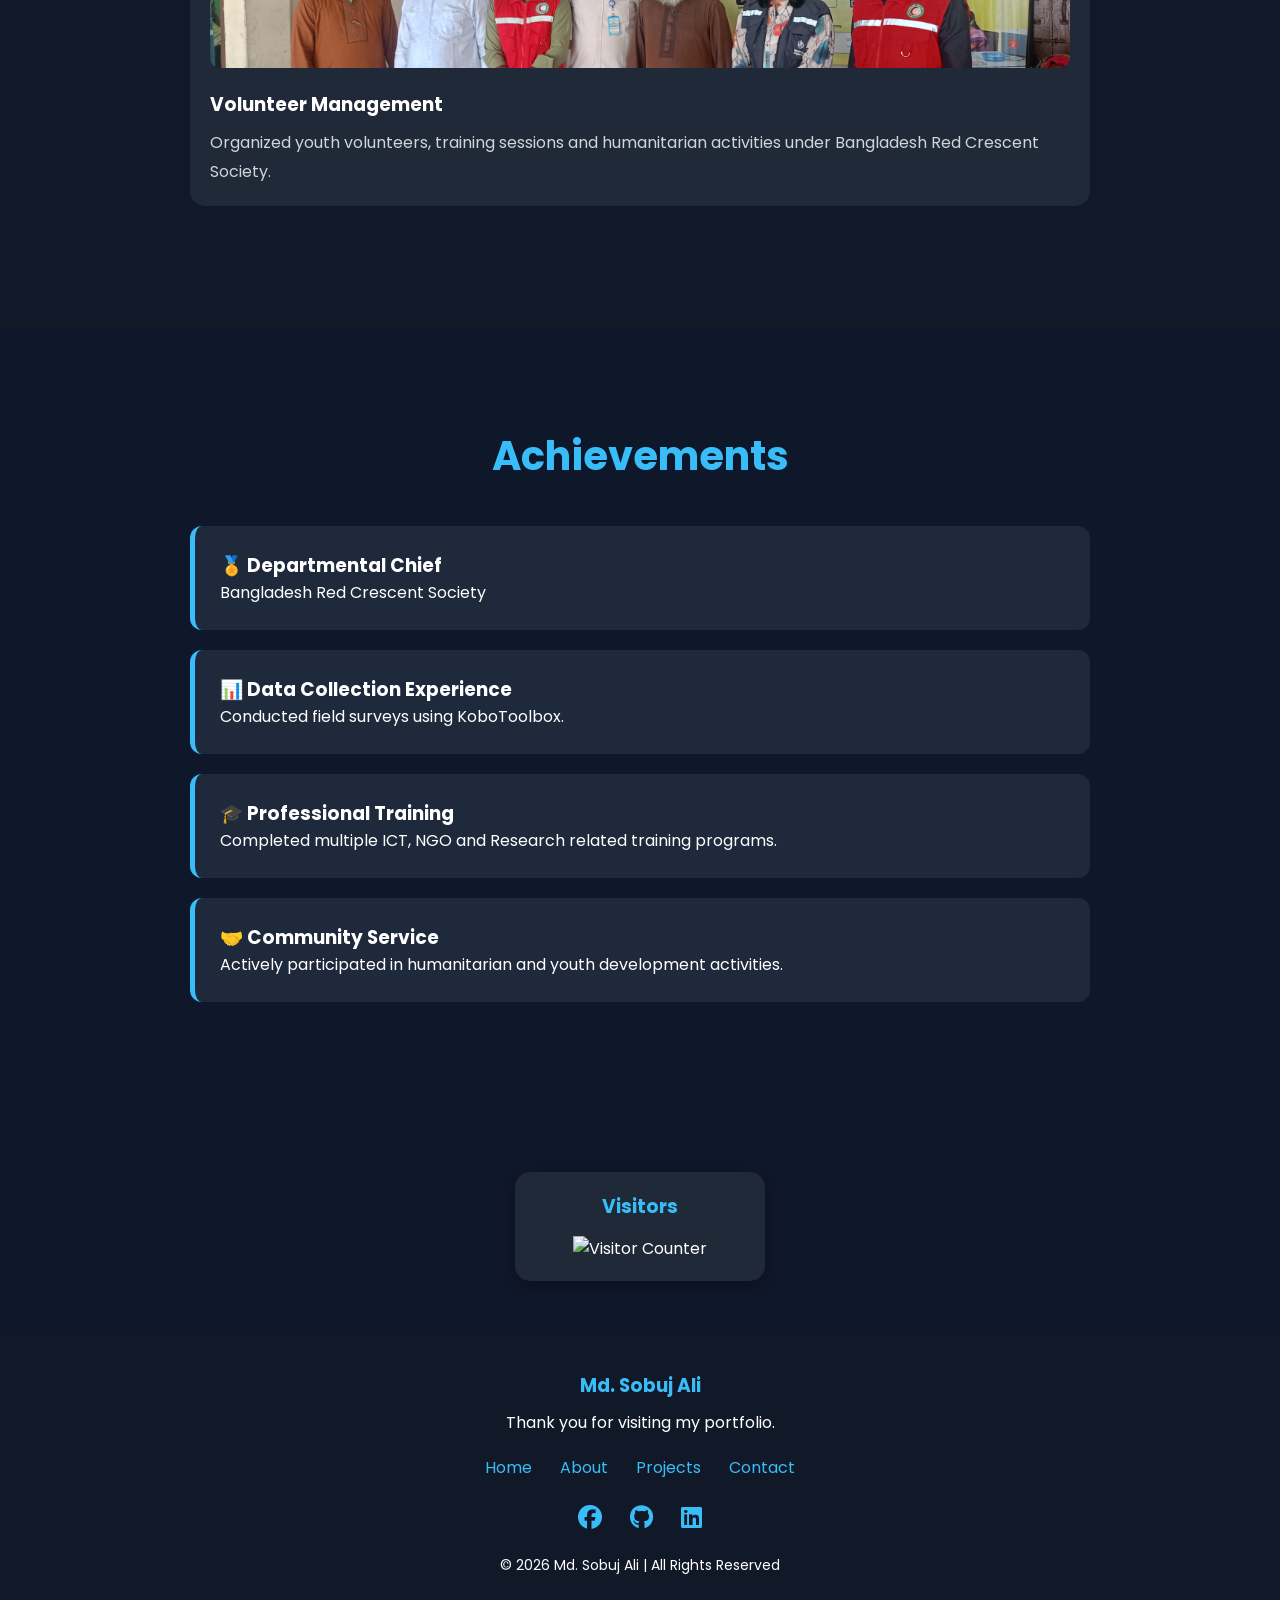
==== commit bd5d6ac6: "Update index.html" ====
--- a/index.html
+++ b/index.html
@@ -412,9 +412,6 @@
         </a>
     </div>
 
-</div>
-    
-
 <img src="portfolio.png" alt="Portfolio">
 
 <h3>Personal Portfolio Website</h3>
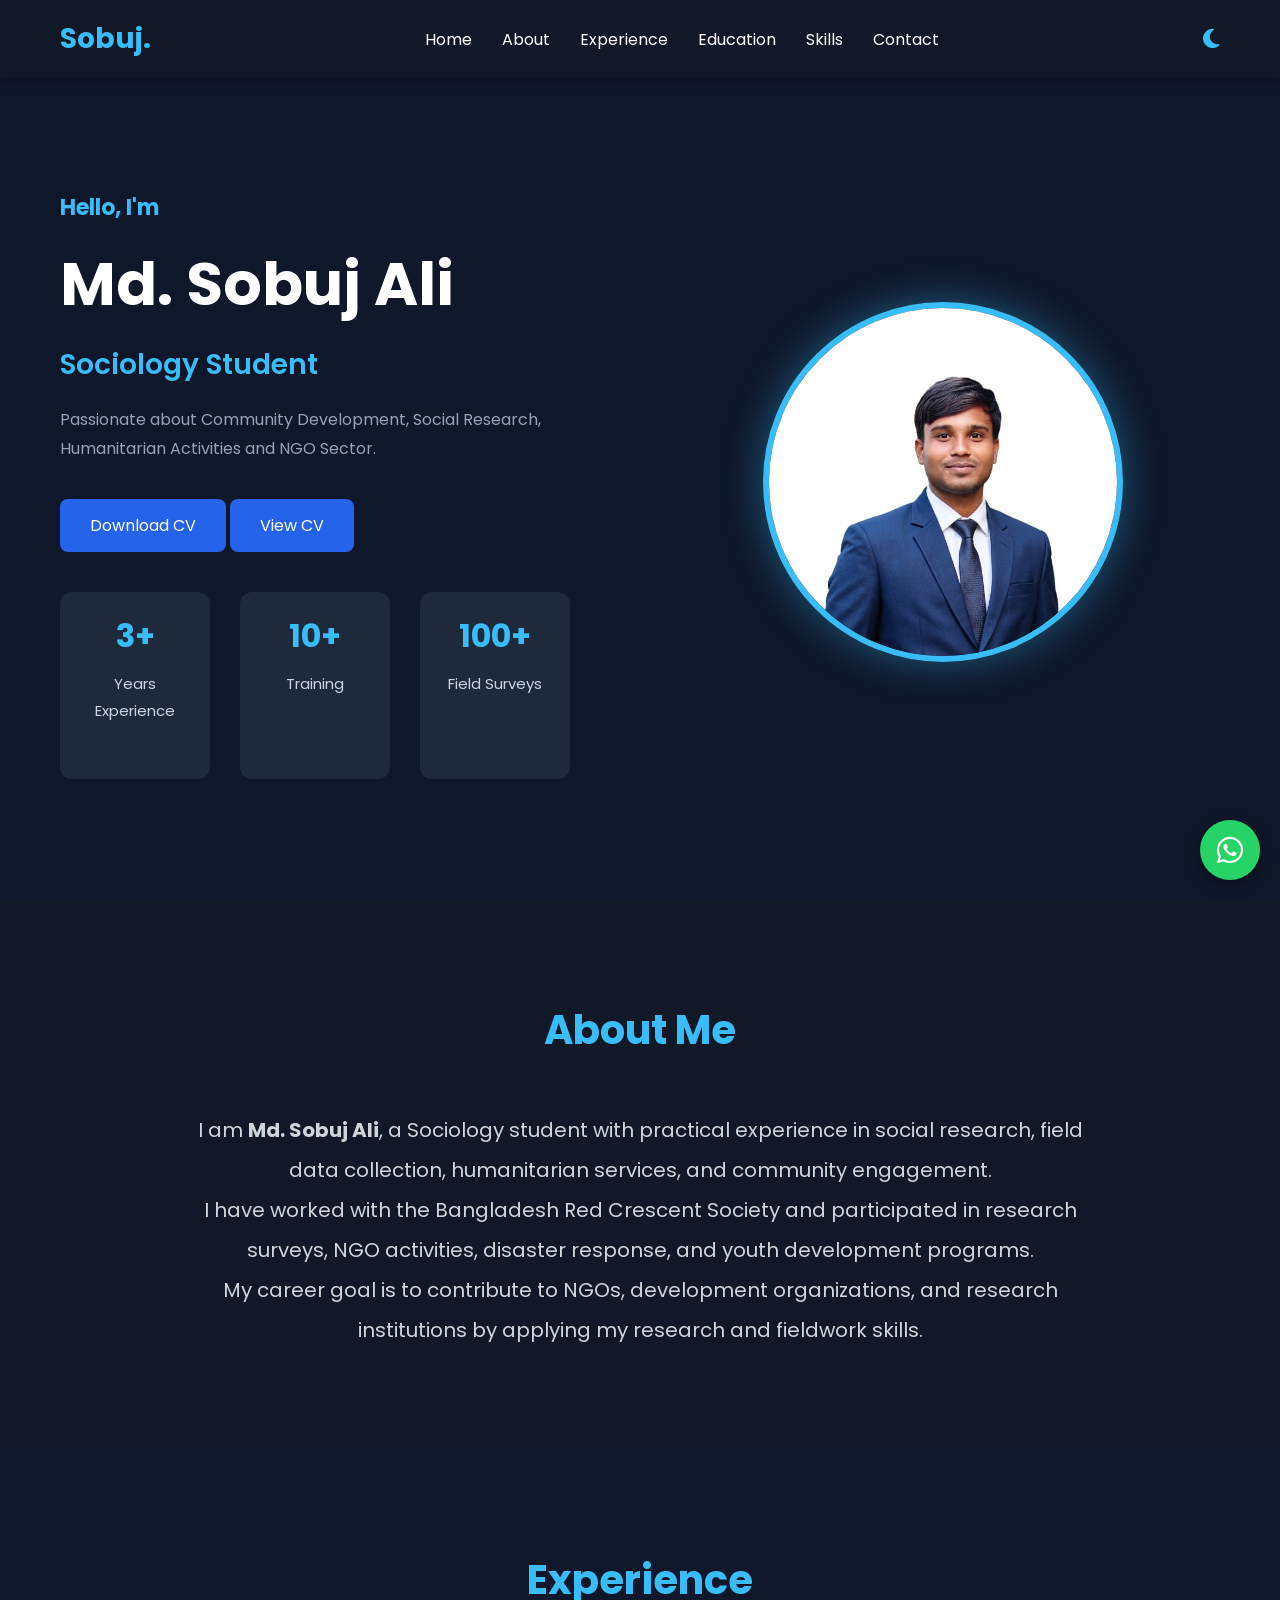
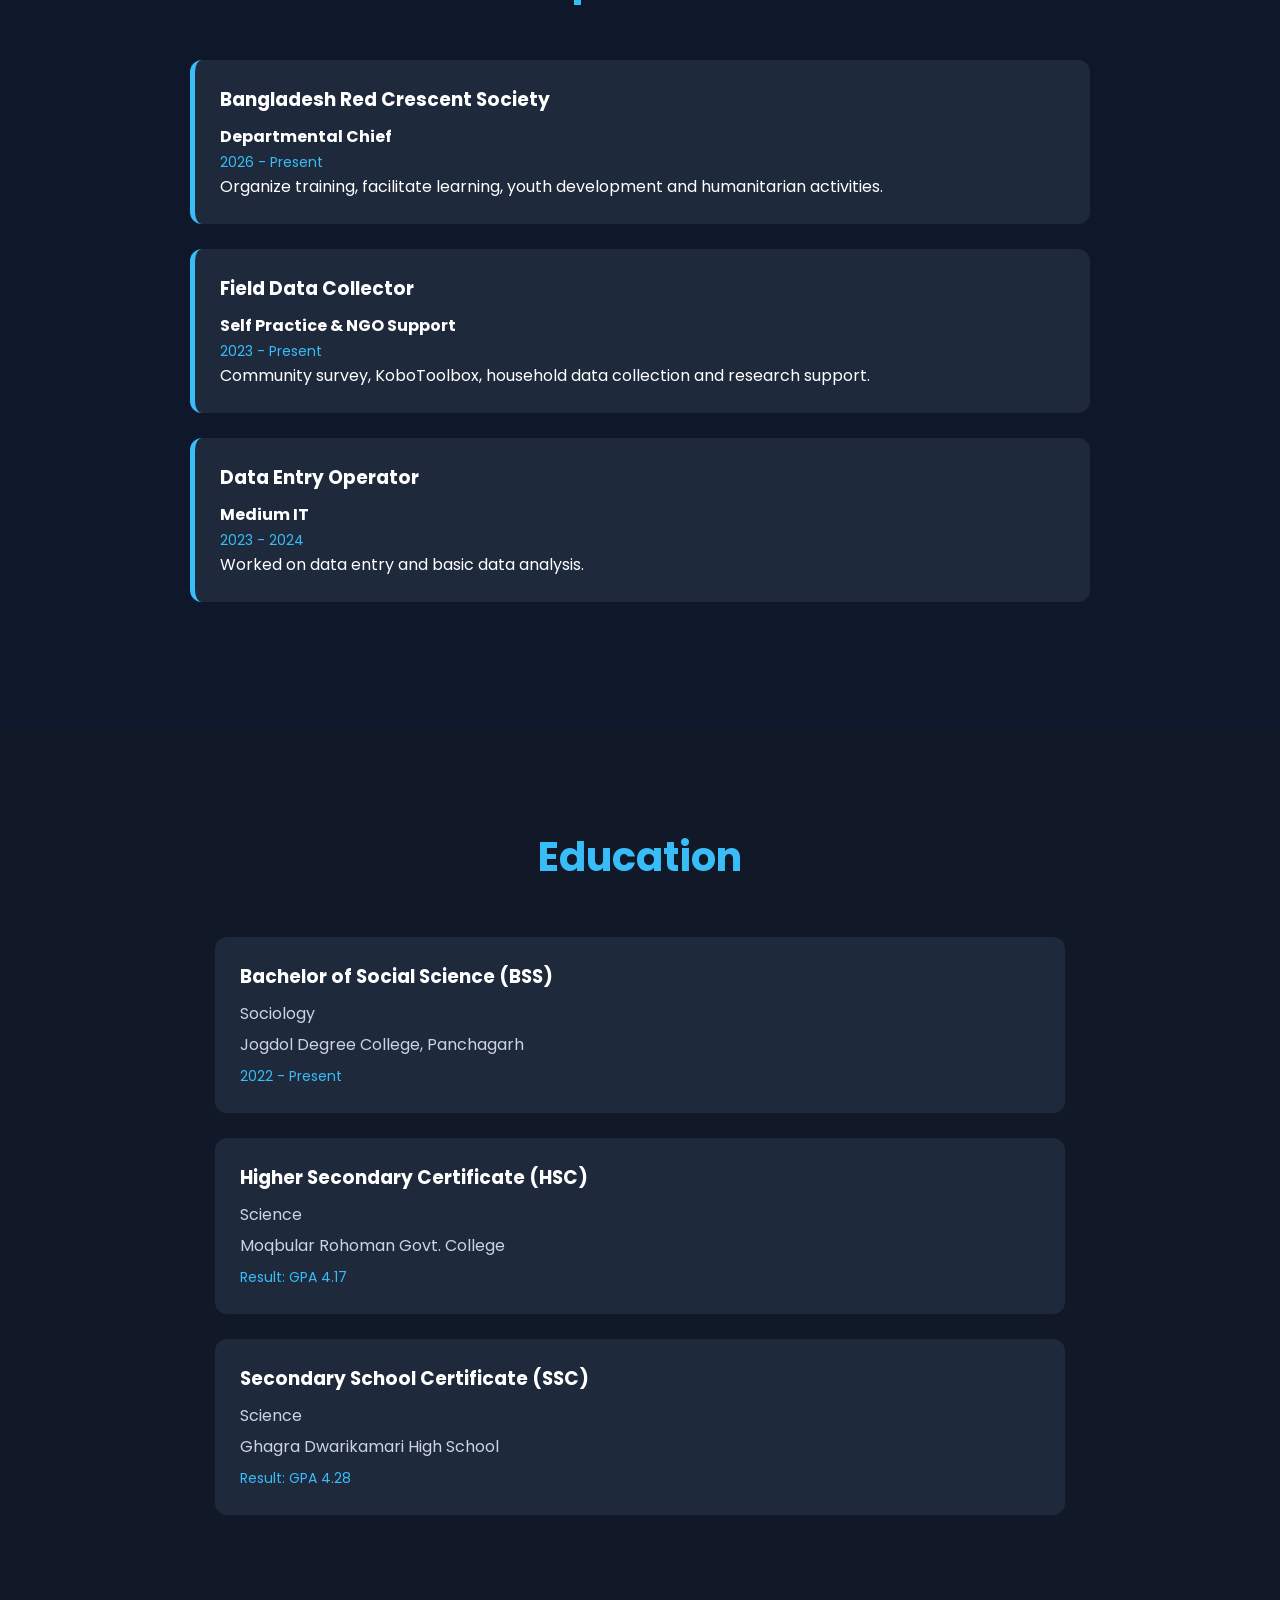
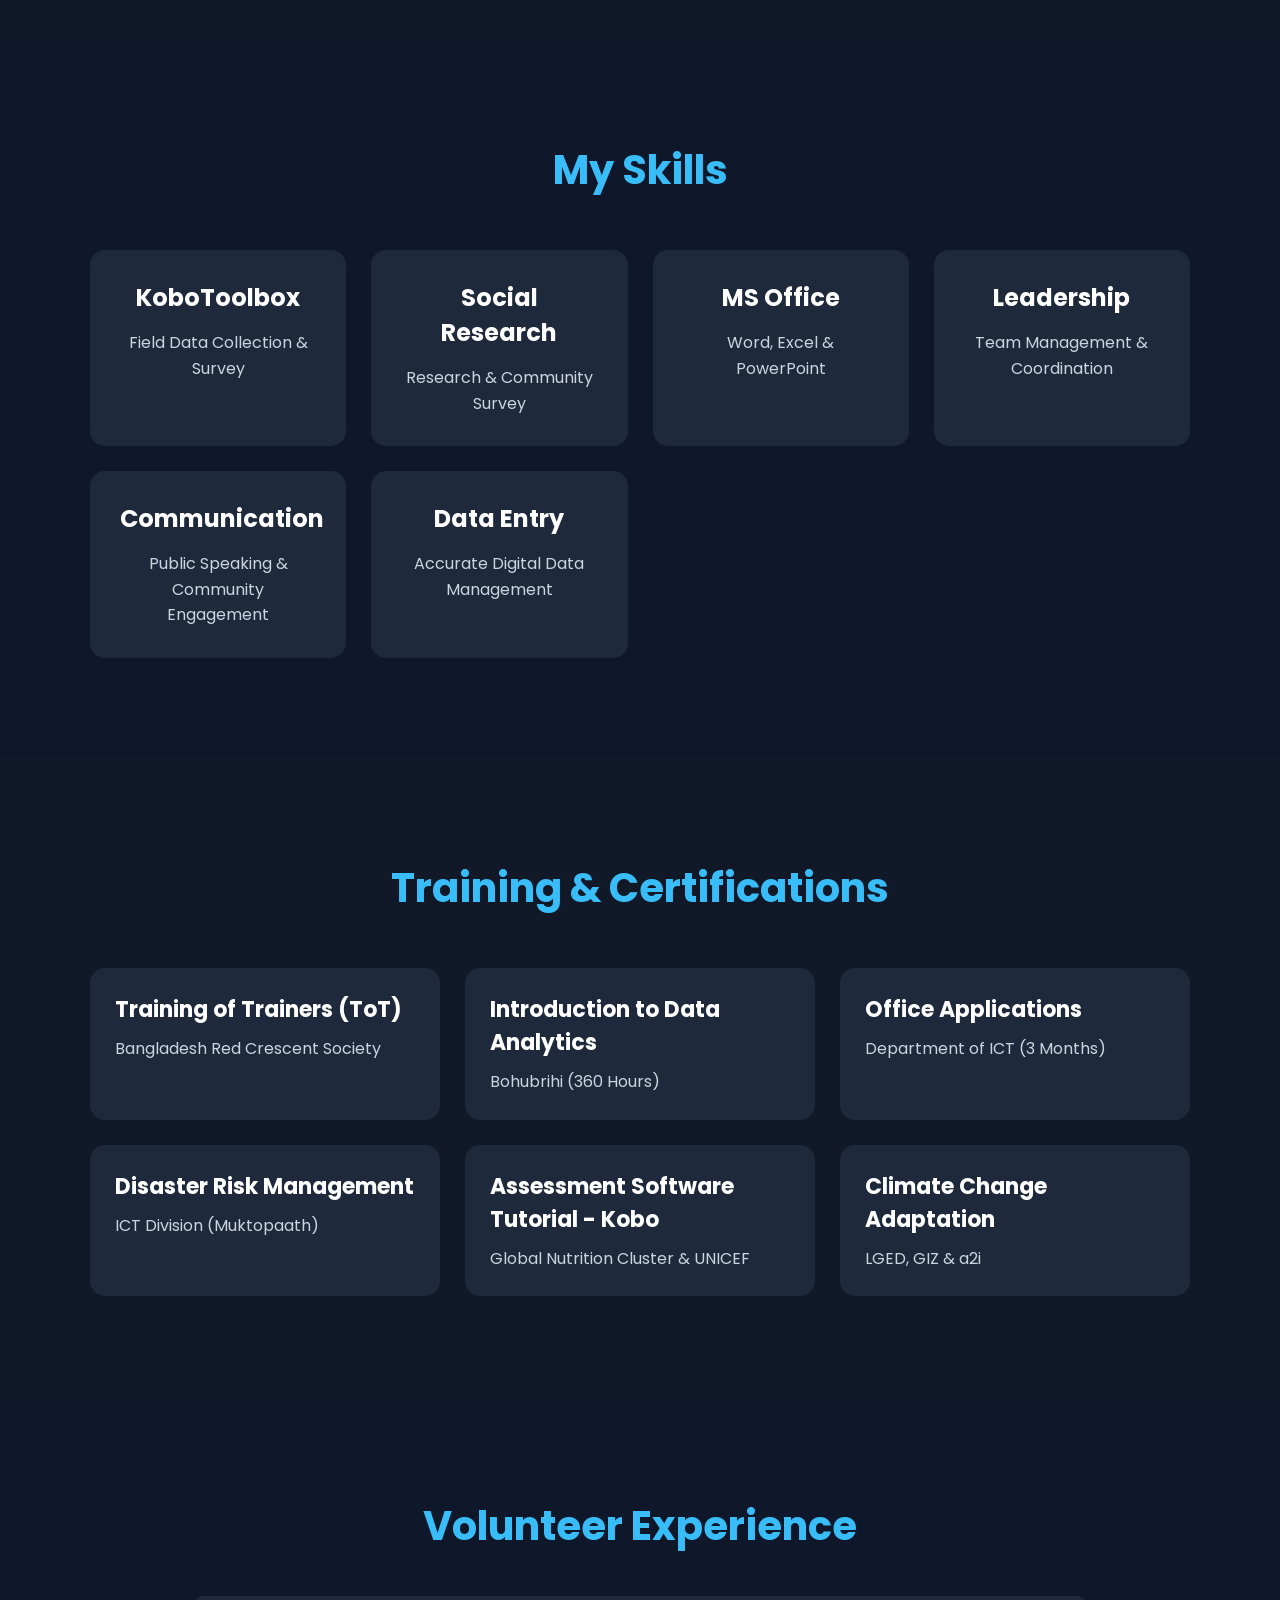
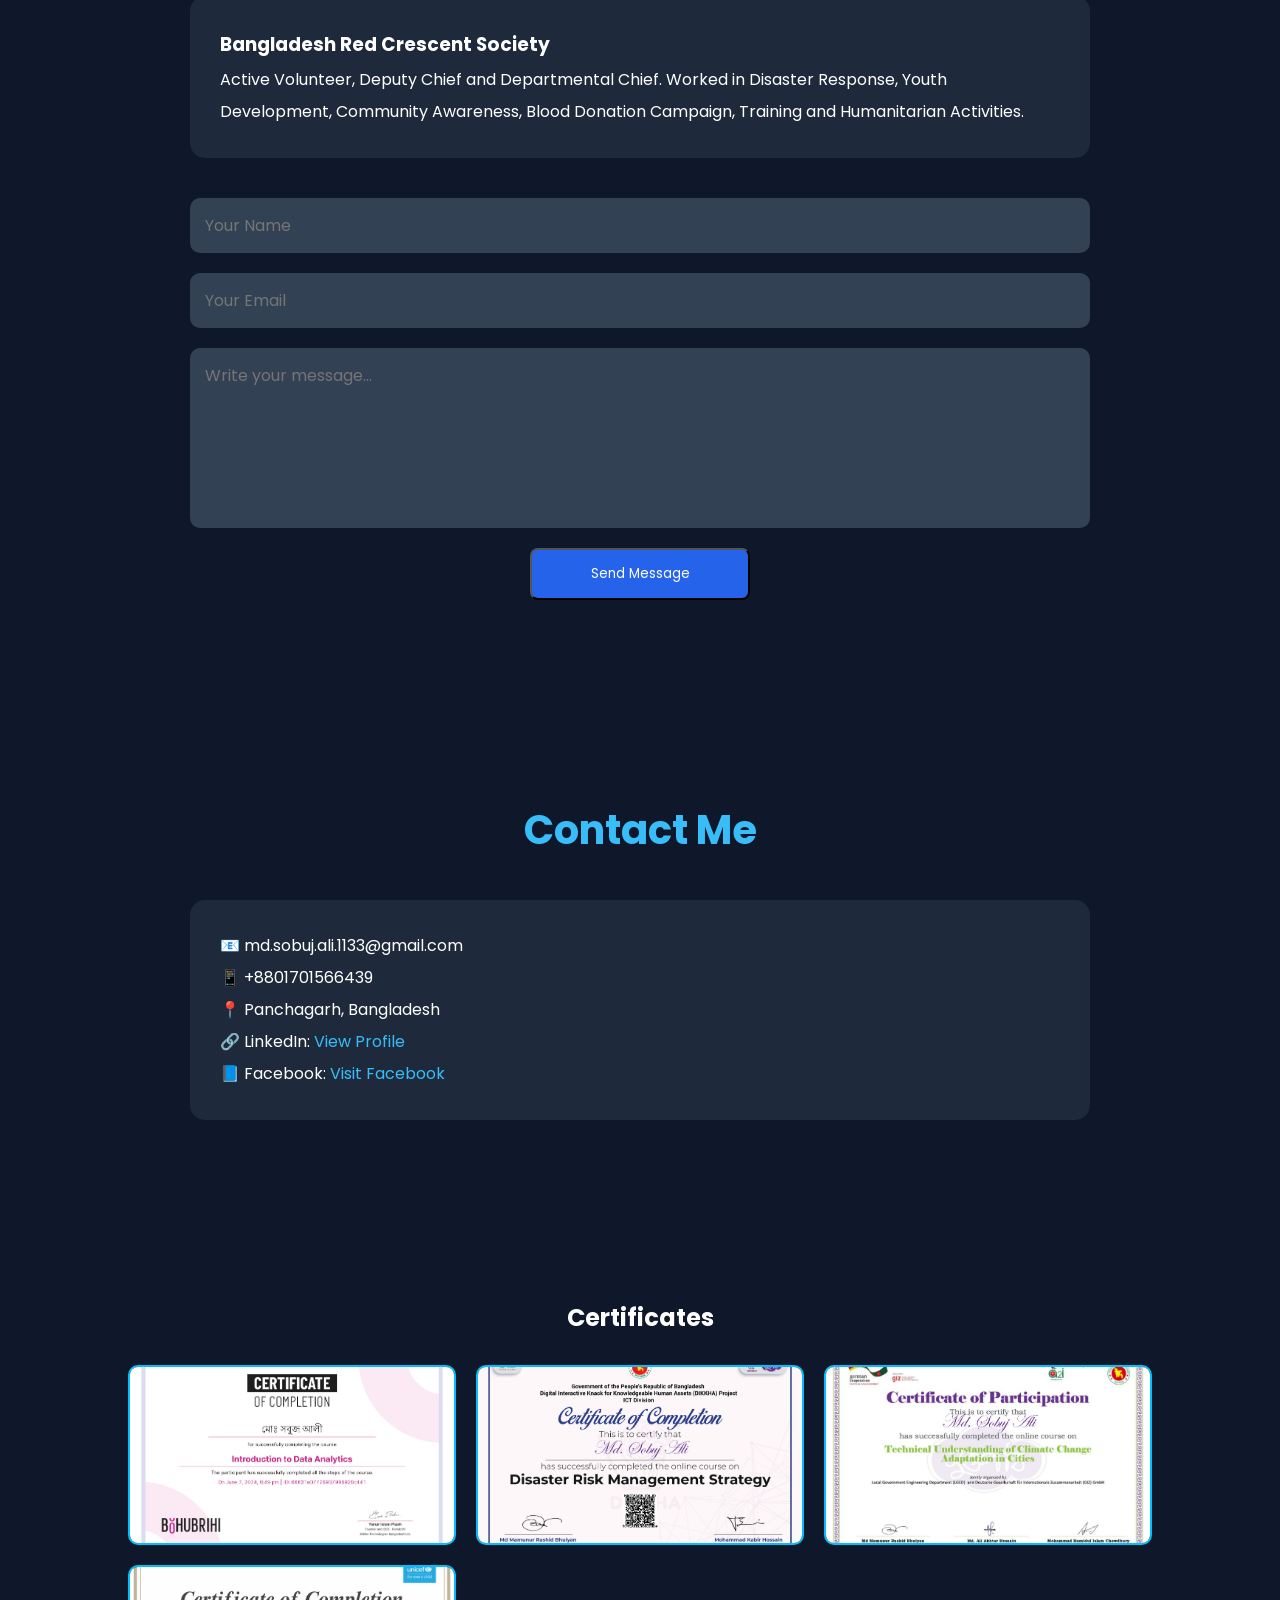
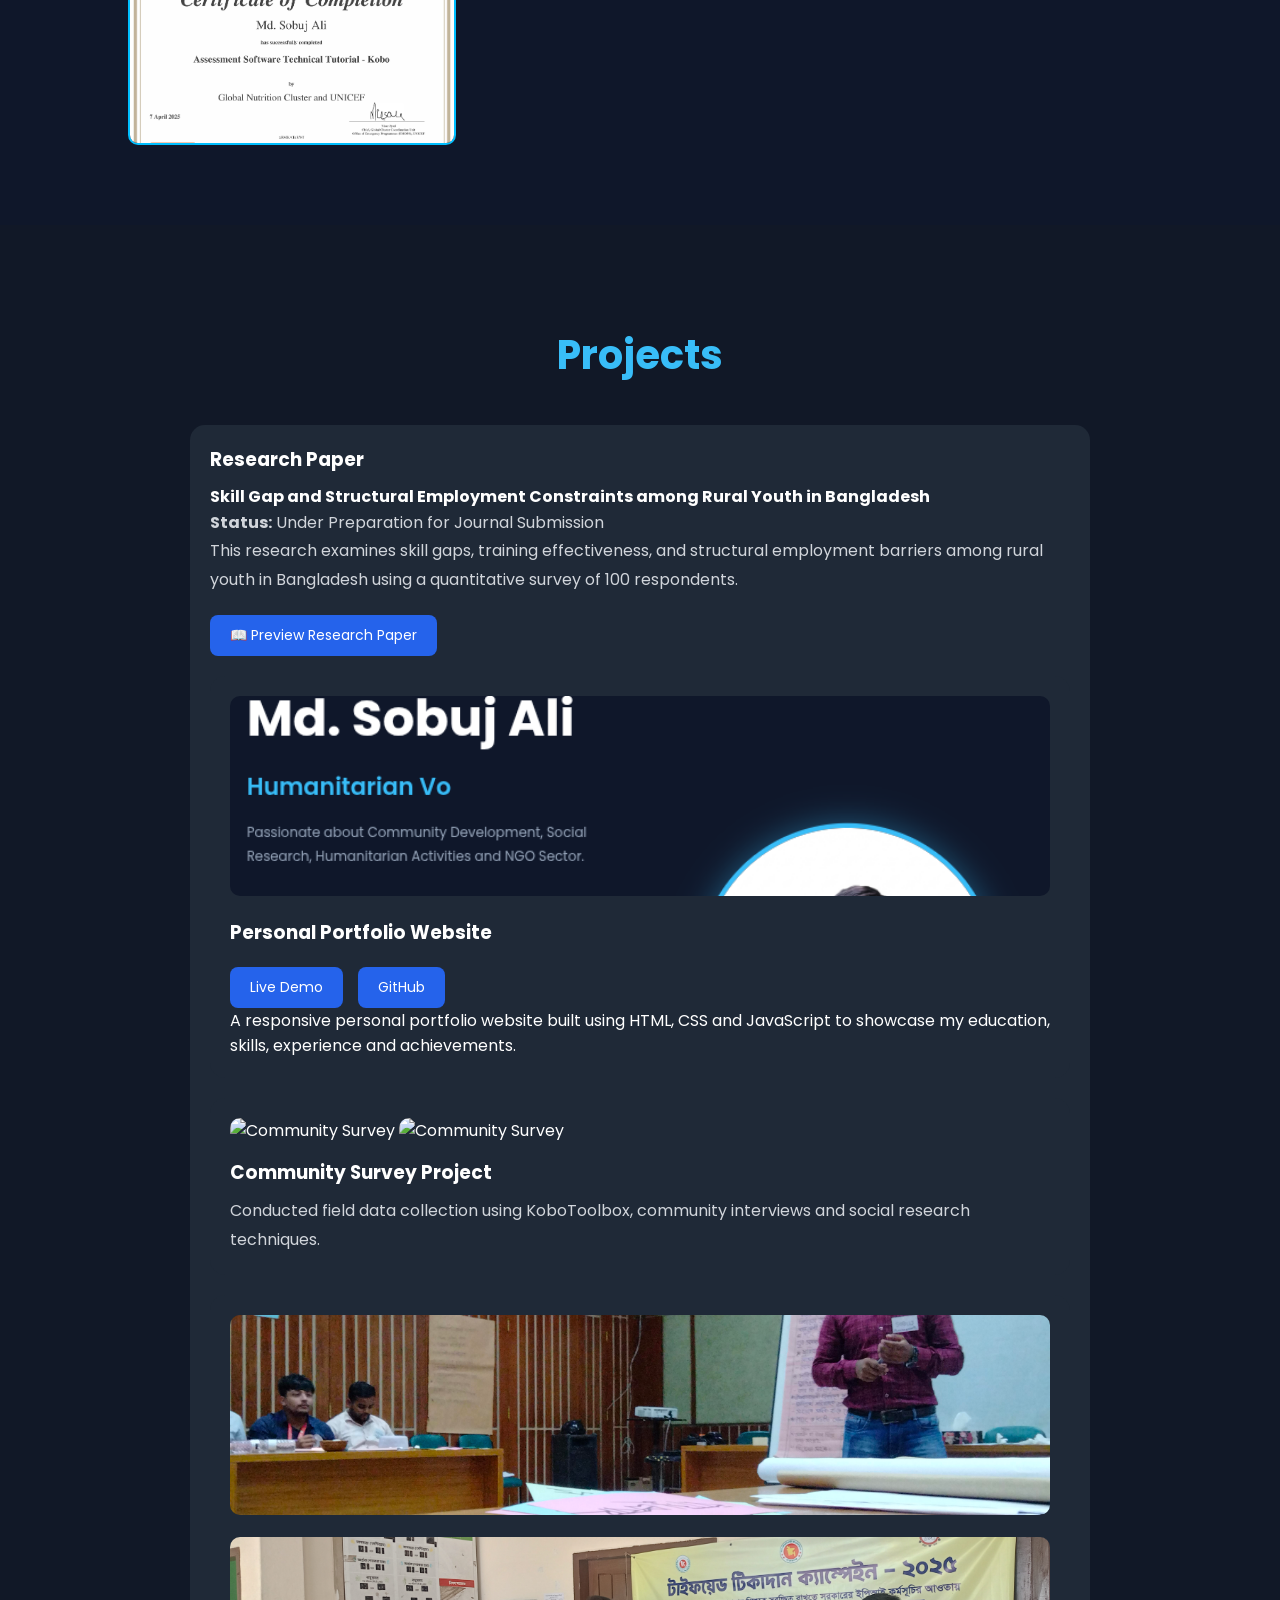
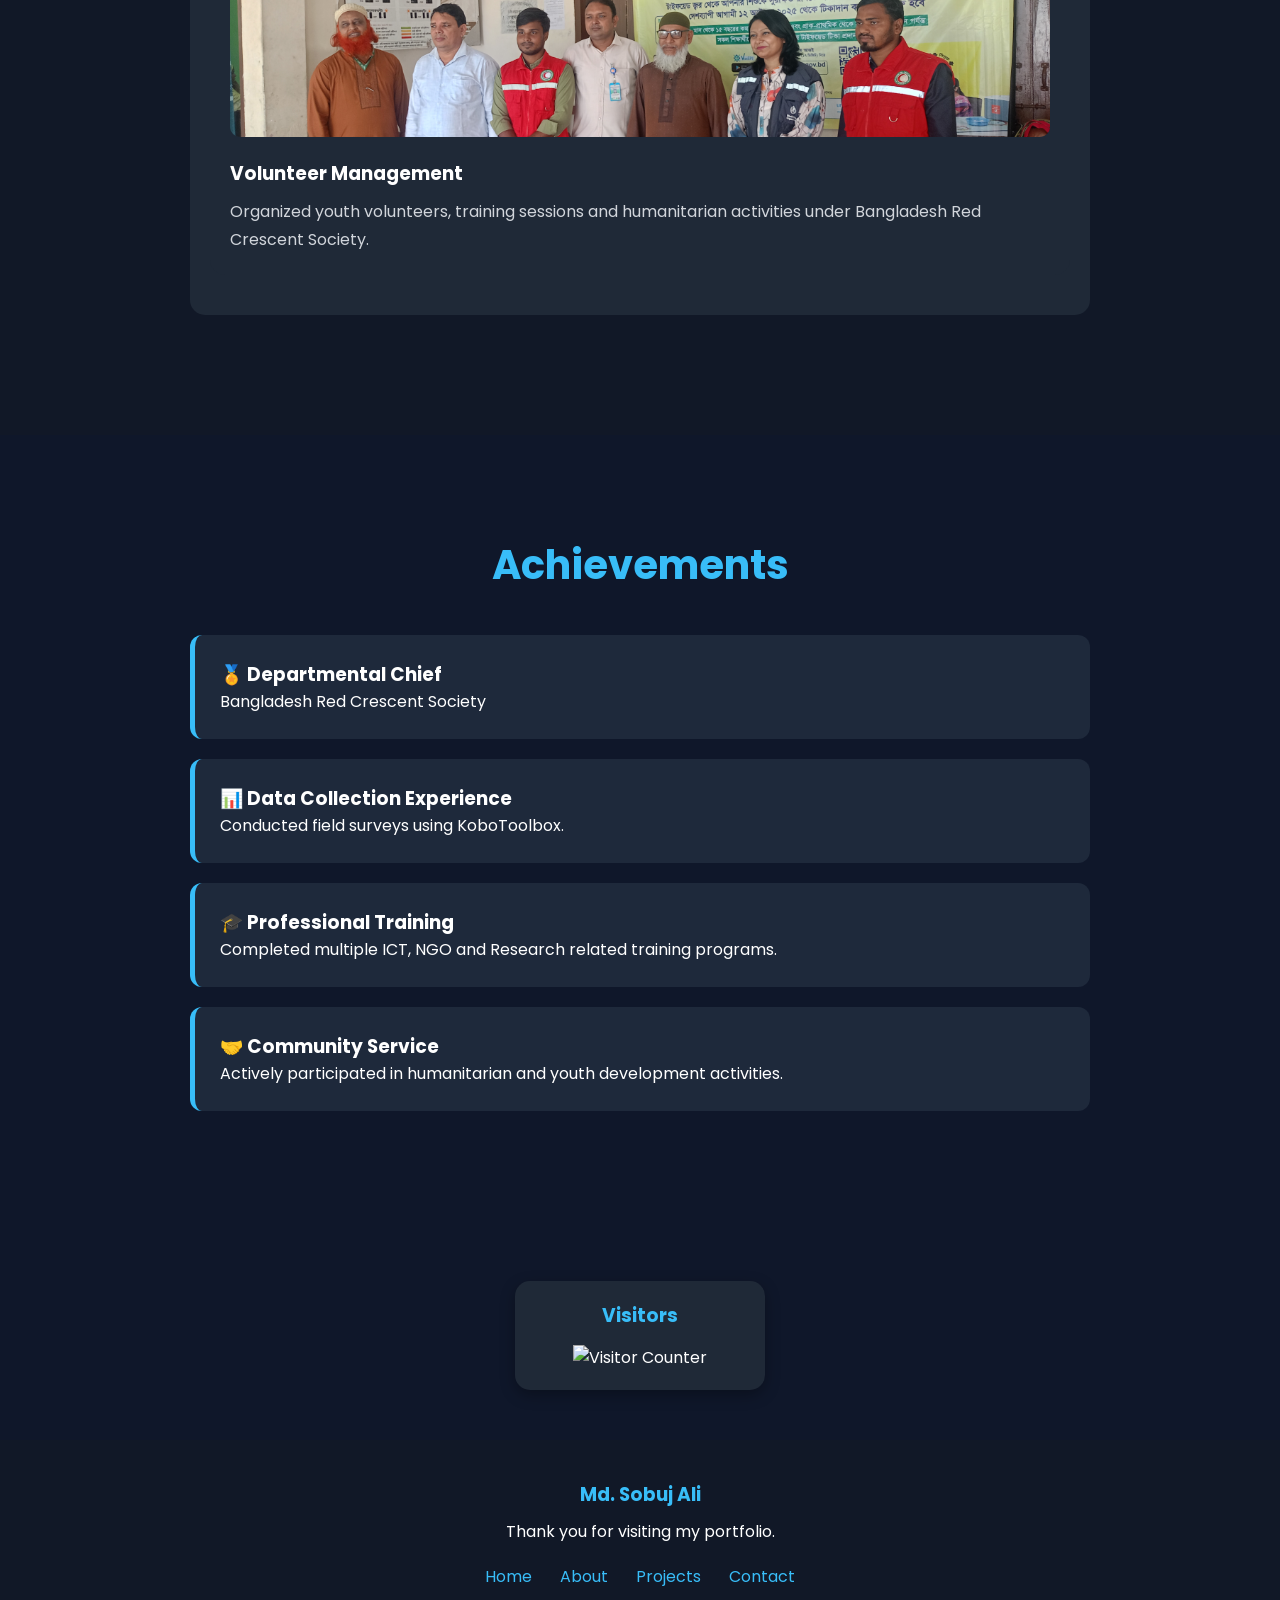
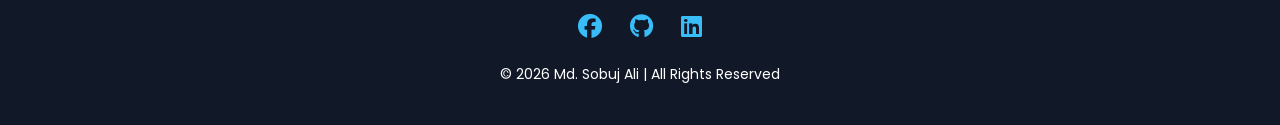
==== commit 9eb4e96e: "Update index.html" ====
--- a/index.html
+++ b/index.html
@@ -412,6 +412,8 @@
         </a>
     </div>
 
+    <div class="project-card">
+
 <img src="portfolio.png" alt="Portfolio">
 
 <h3>Personal Portfolio Website</h3>
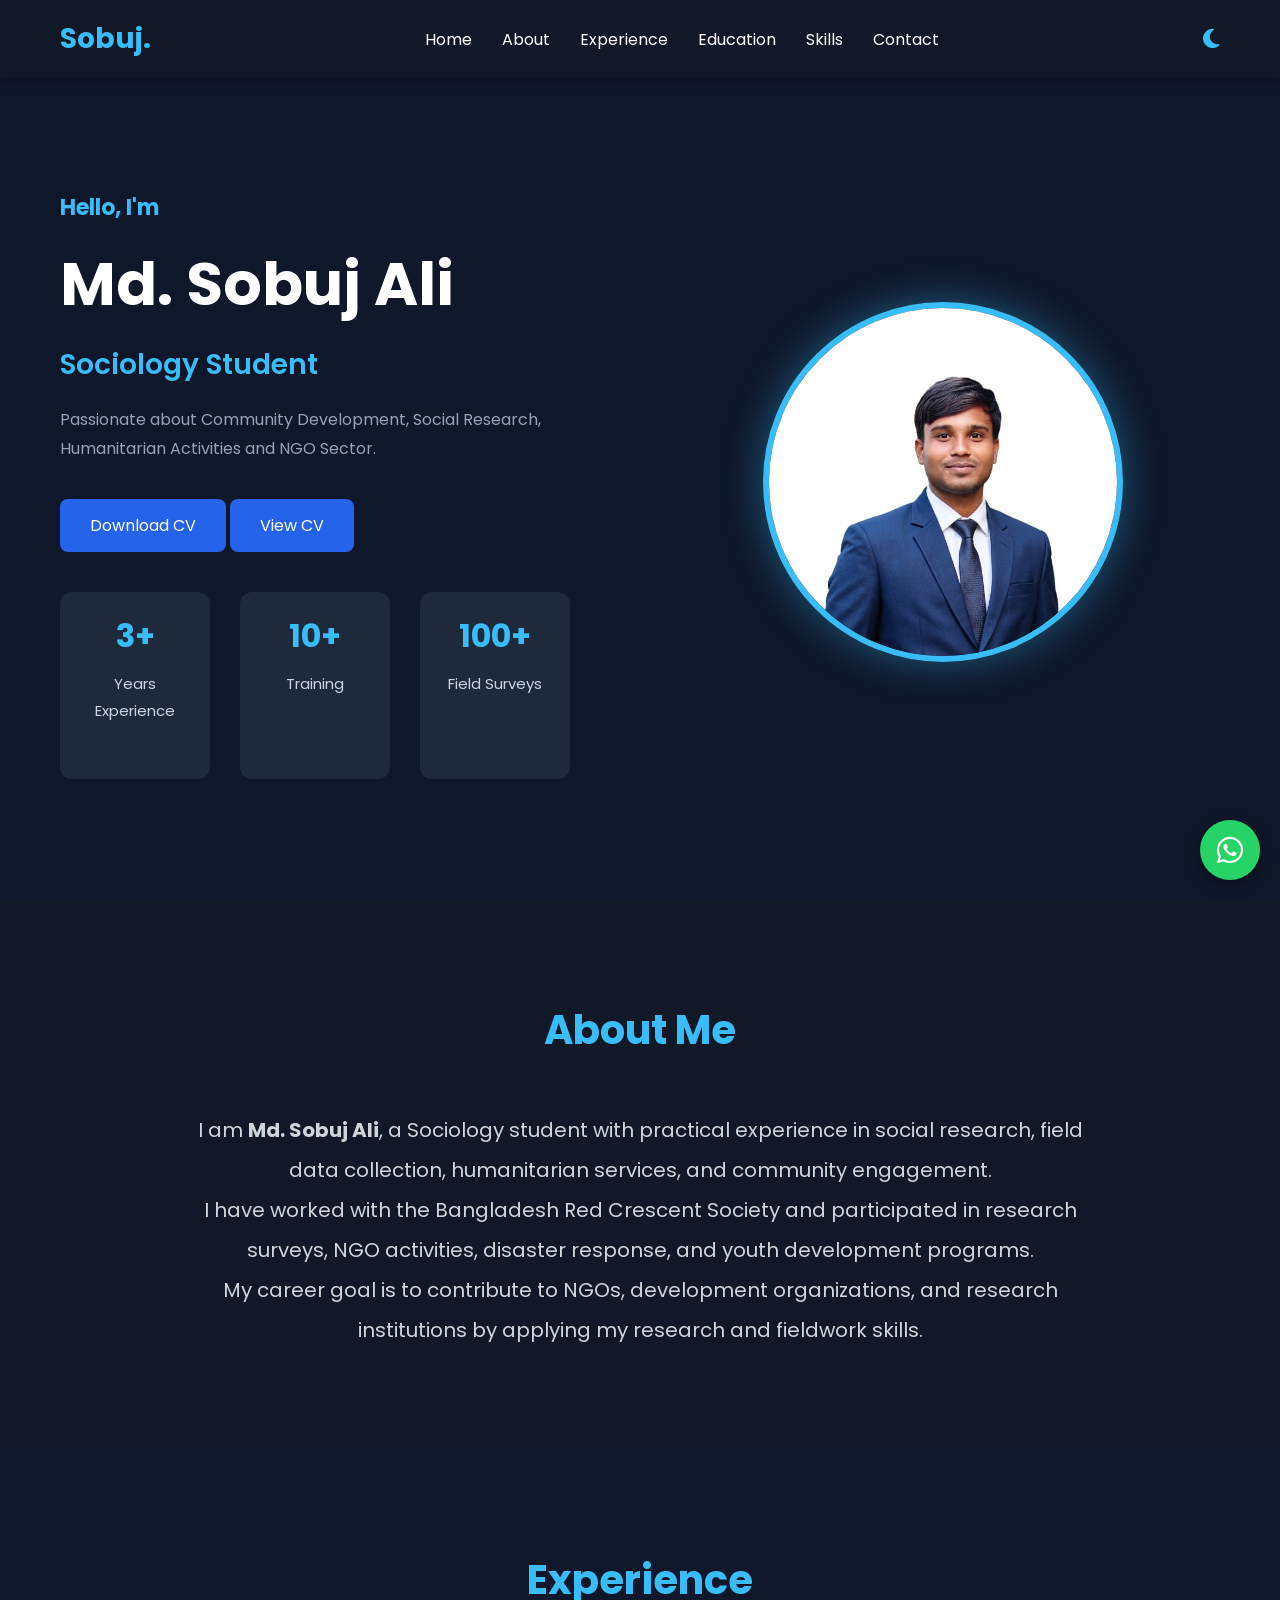
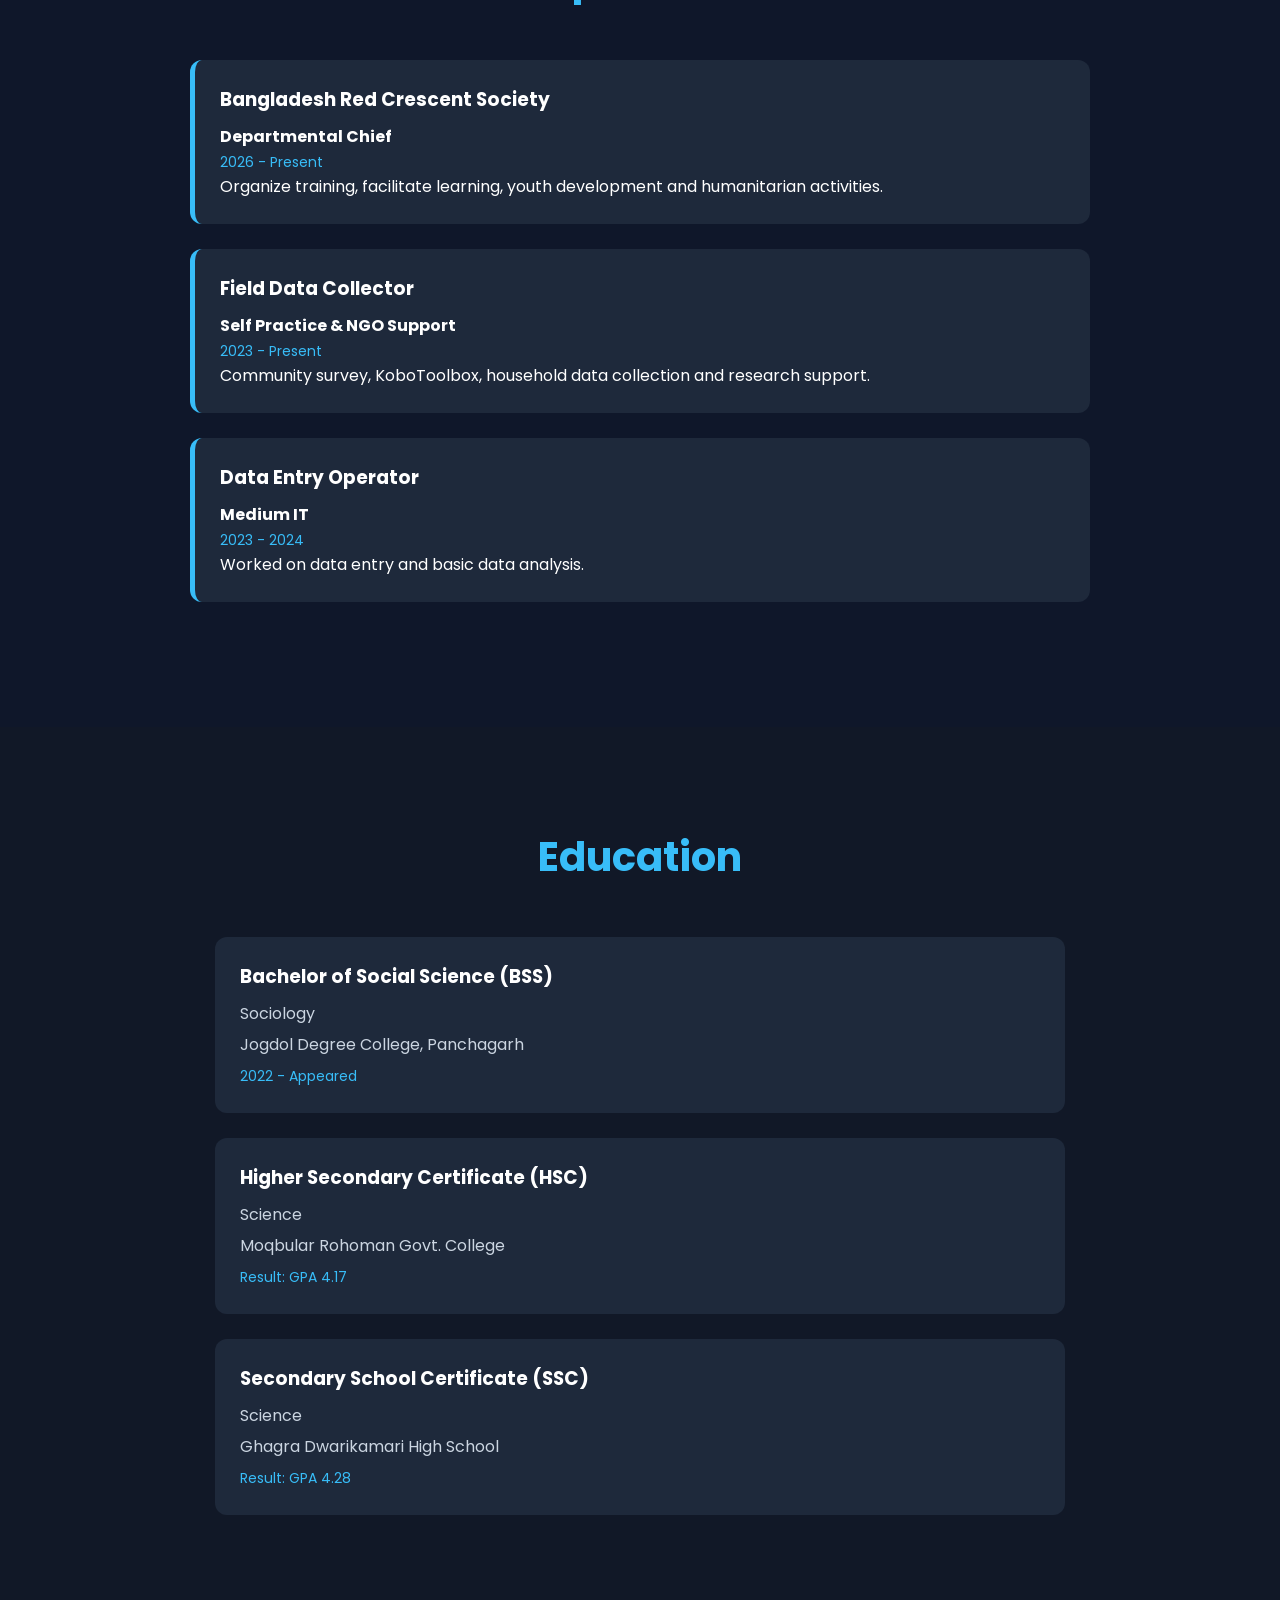
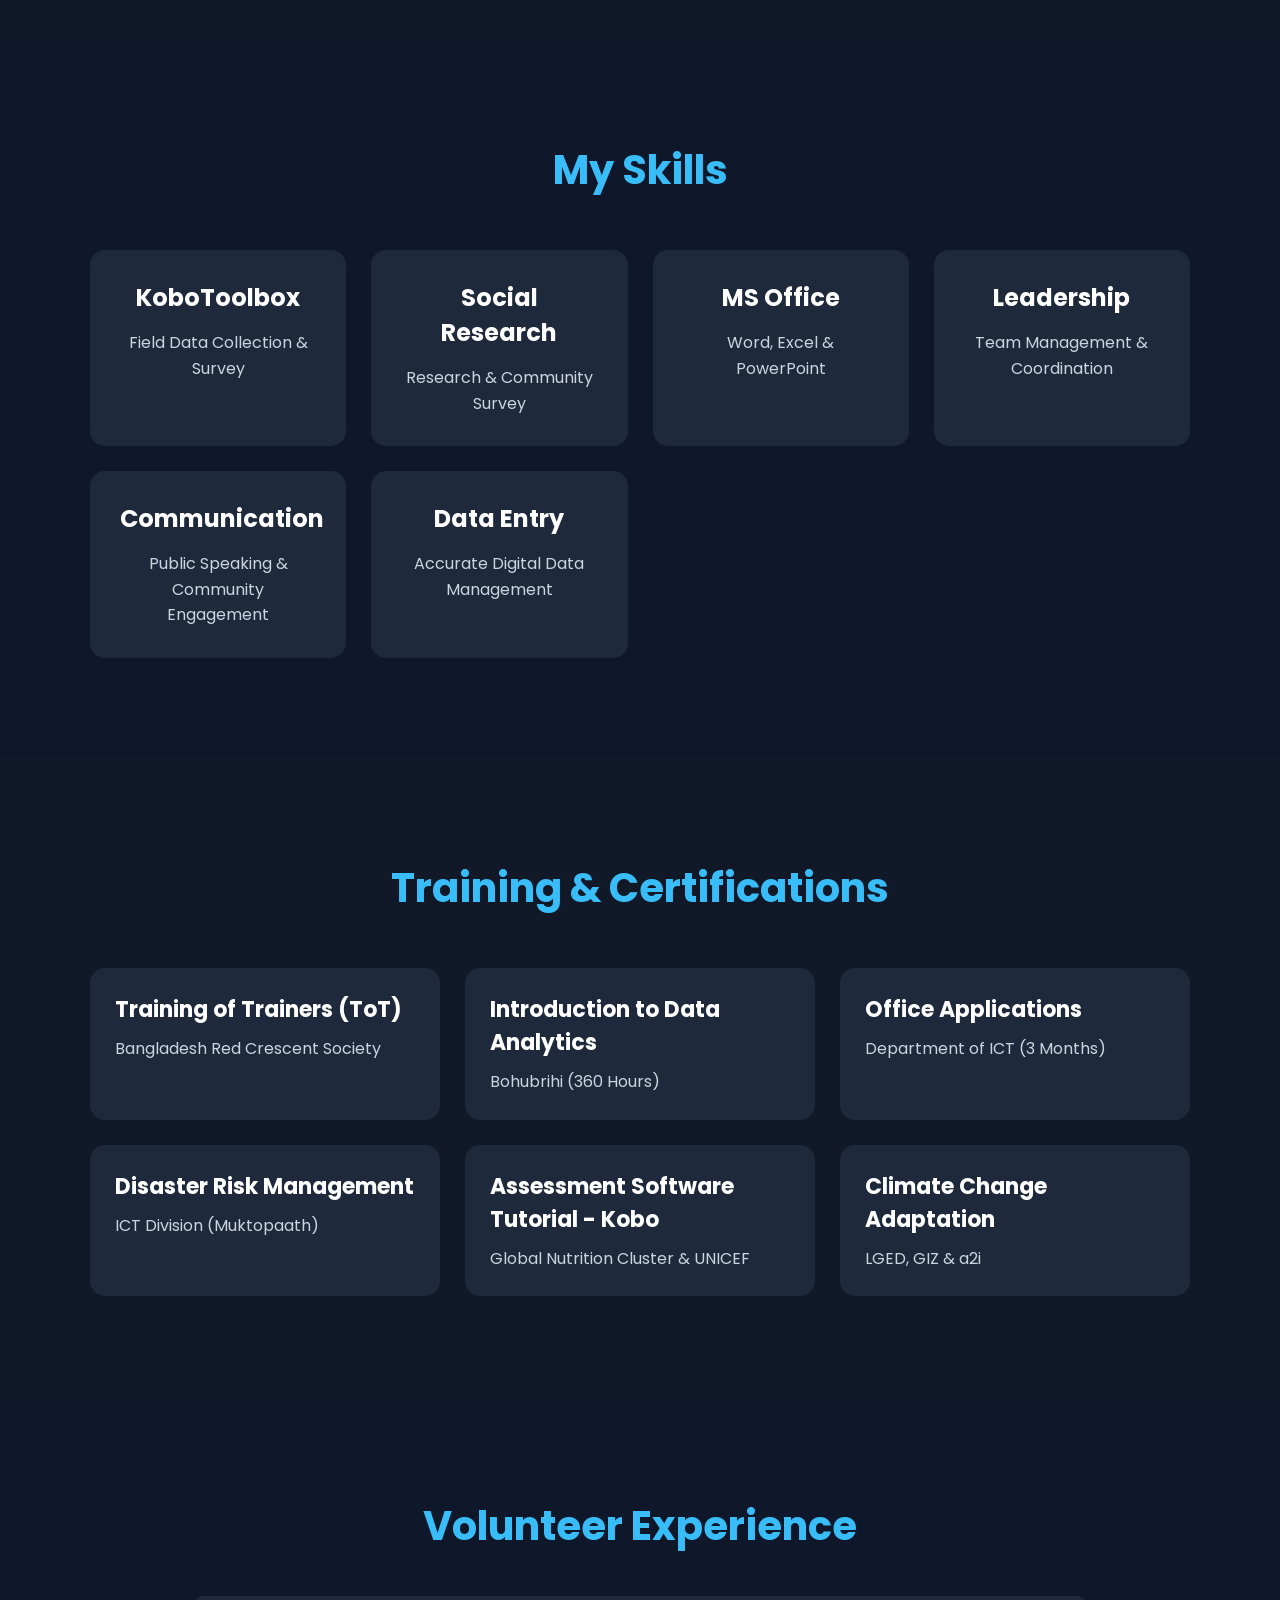
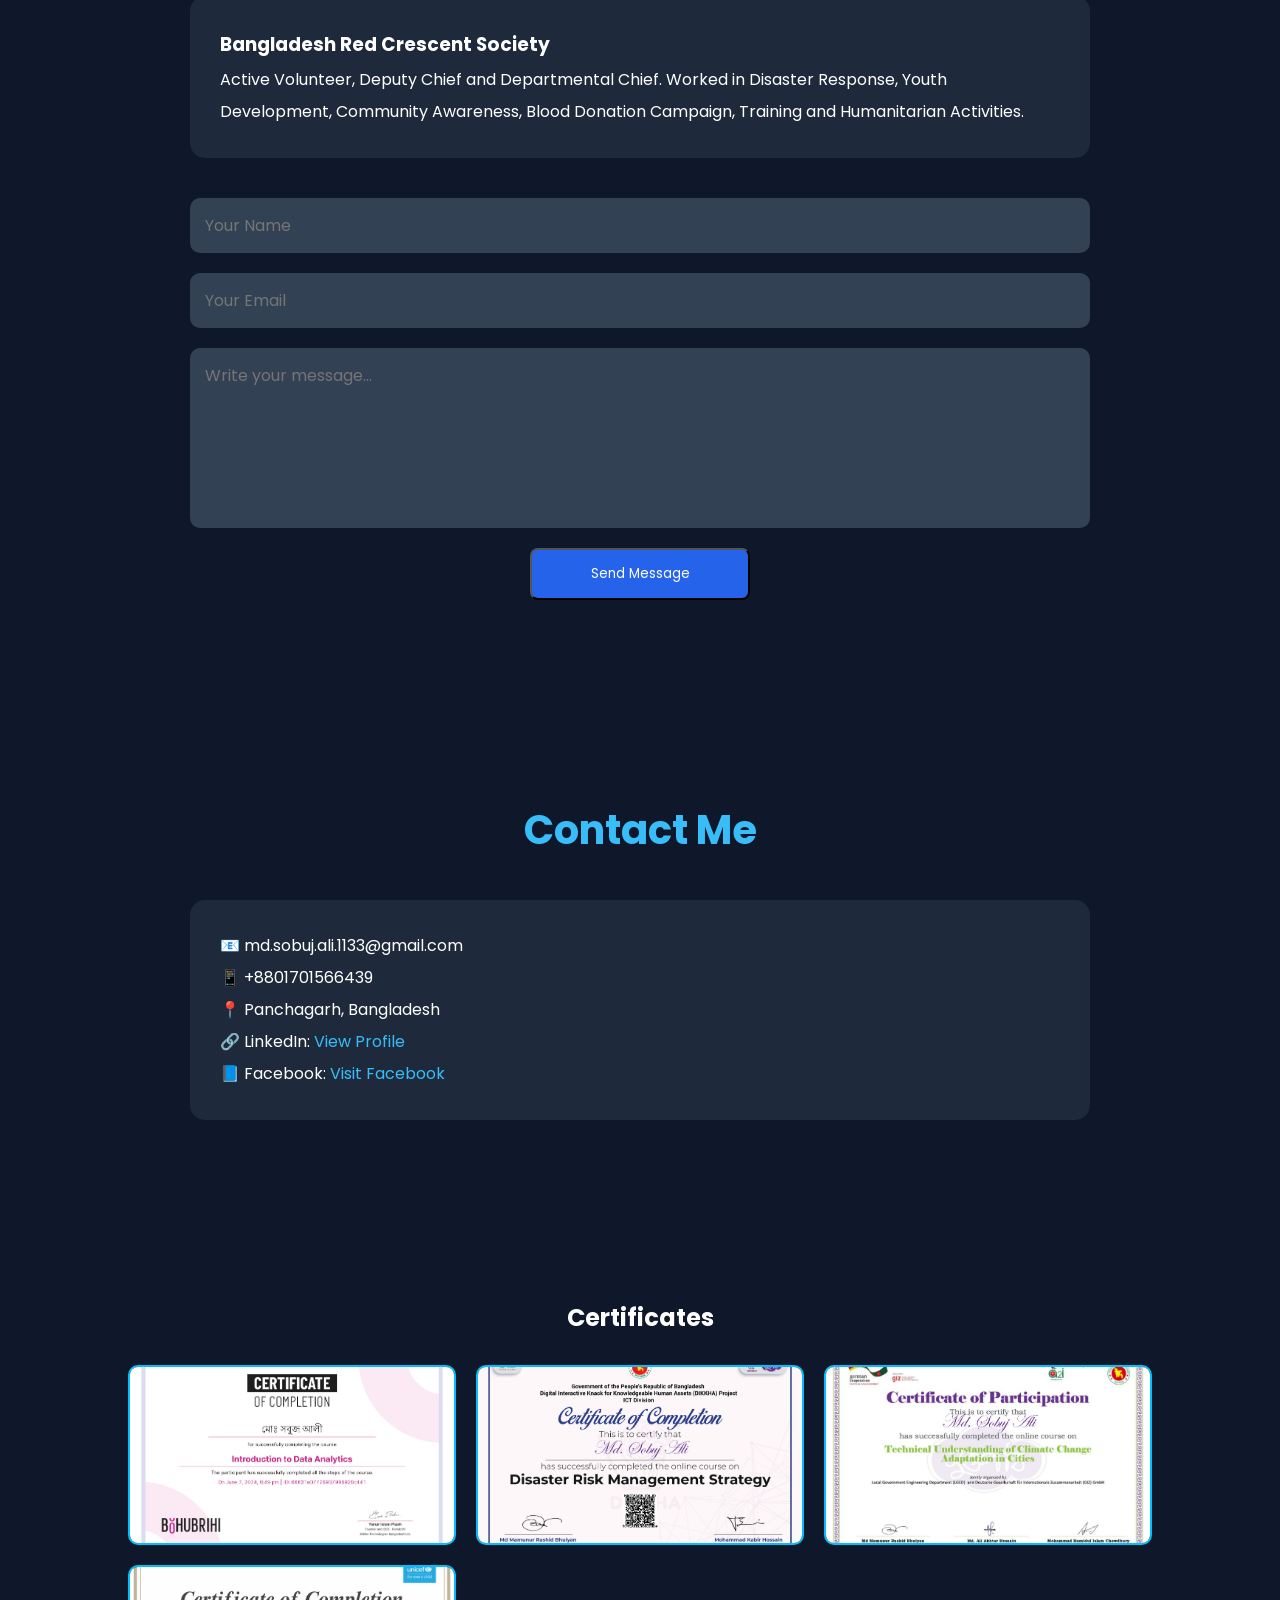
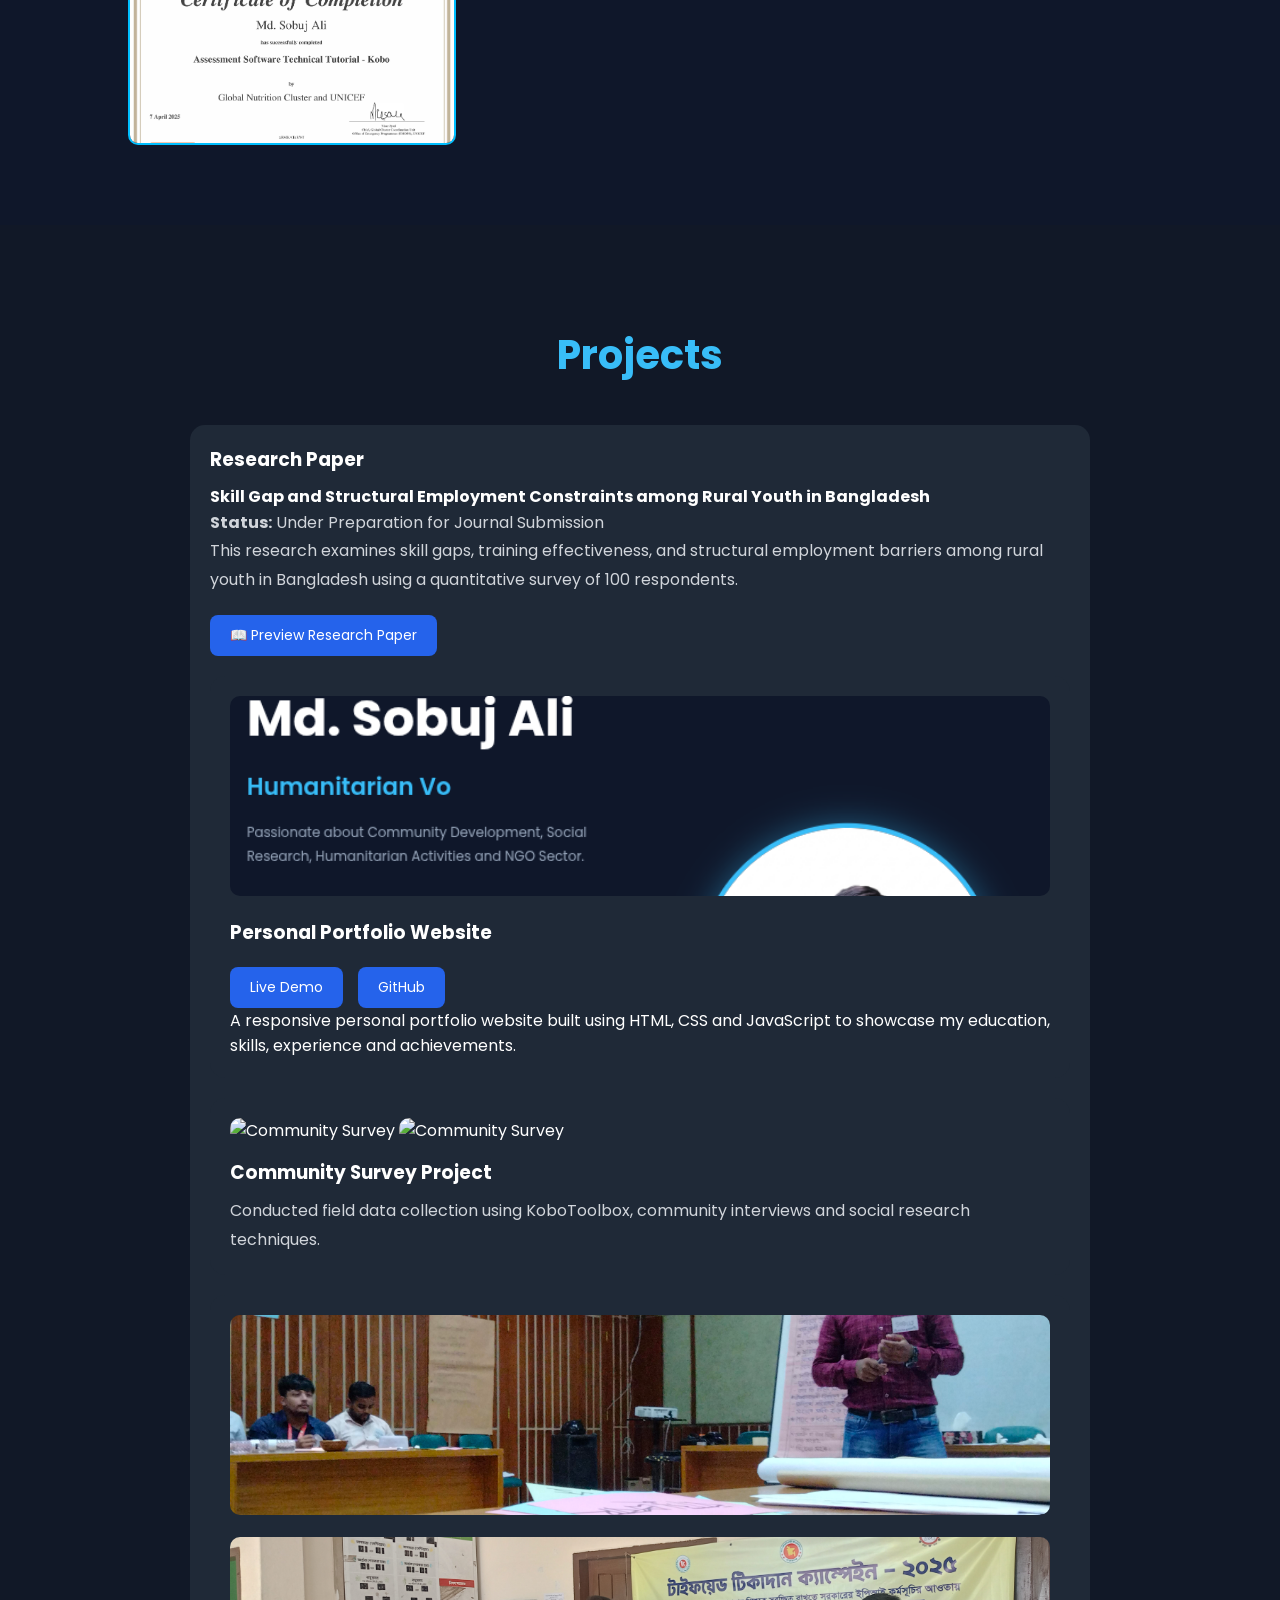
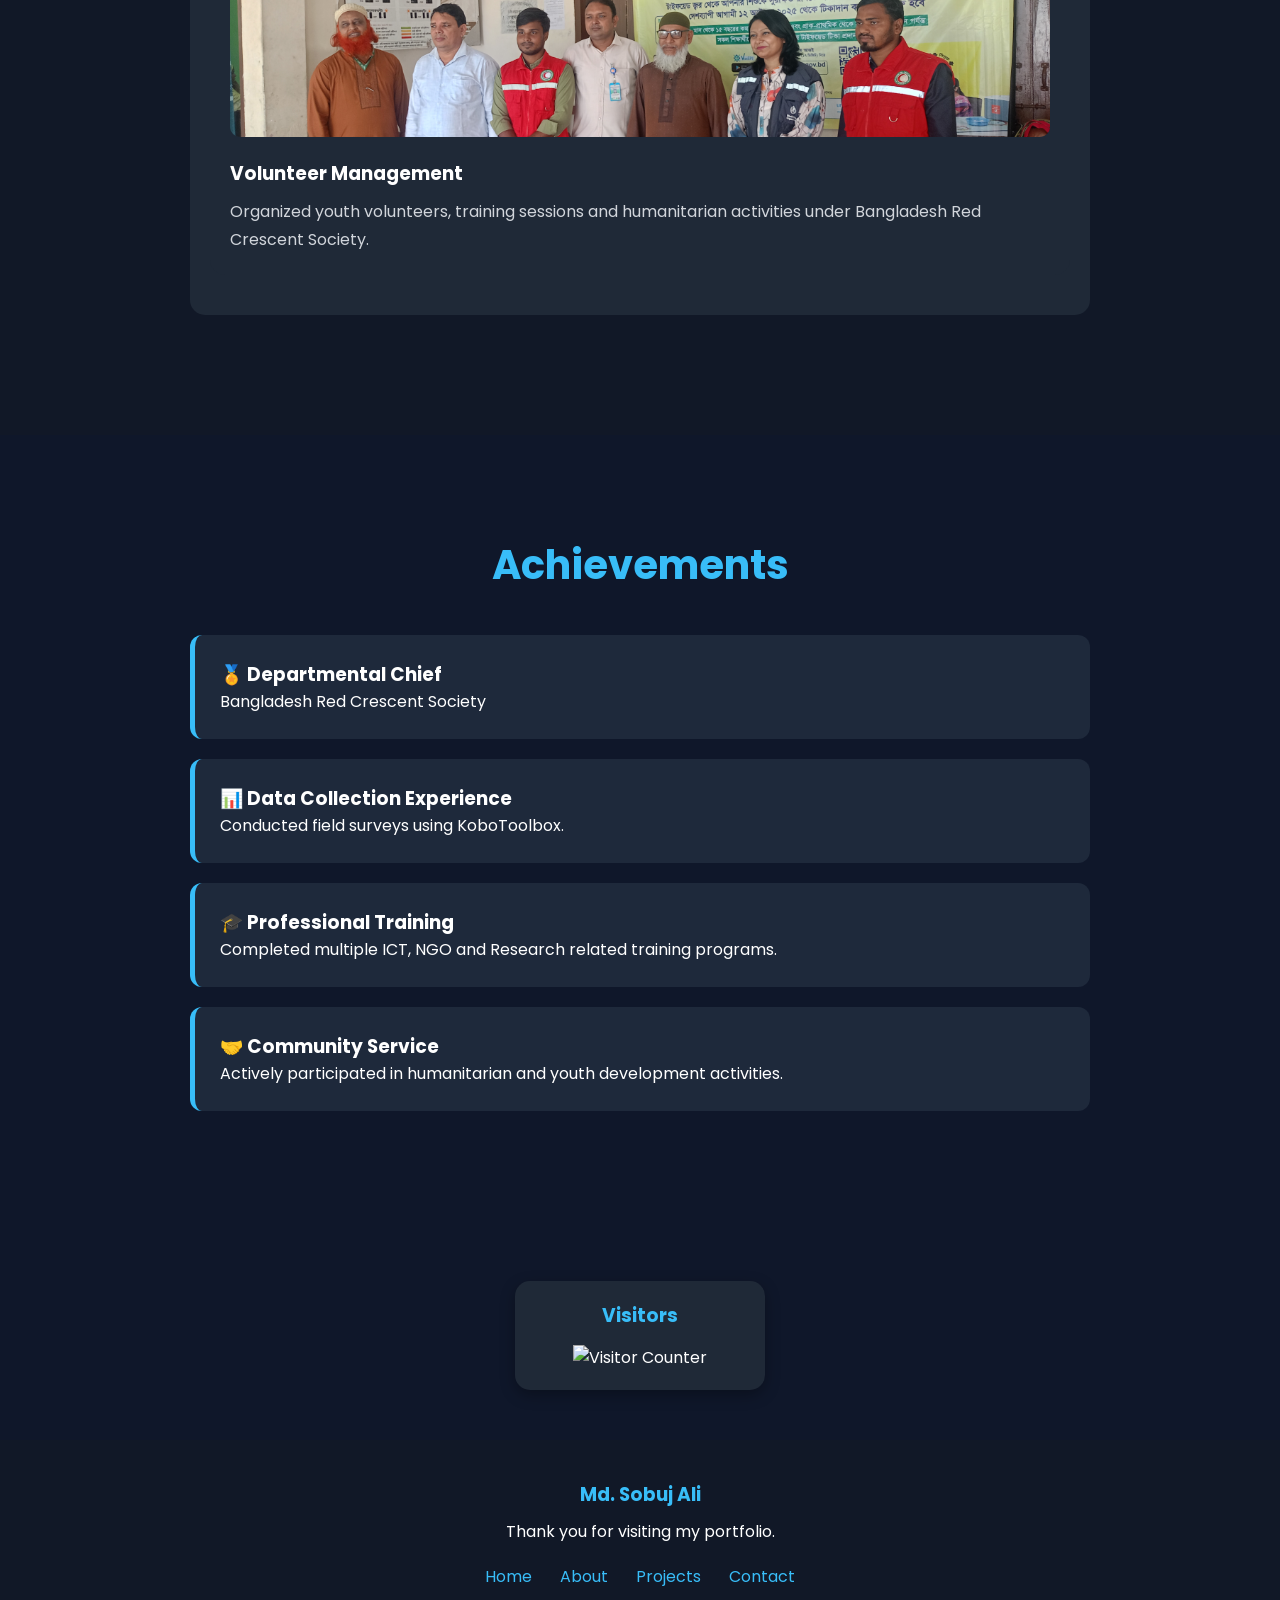
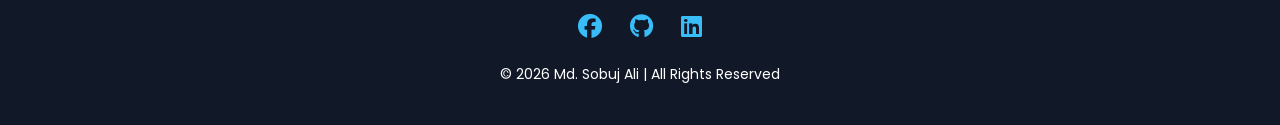
==== commit 668f1ab3: "Update index.html" ====
--- a/index.html
+++ b/index.html
@@ -195,7 +195,7 @@
 
 <p>Jogdol Degree College, Panchagarh</p>
 
-<span>2022 - Present</span>
+<span>2022 - Appeared</span>
 
 </div>
 
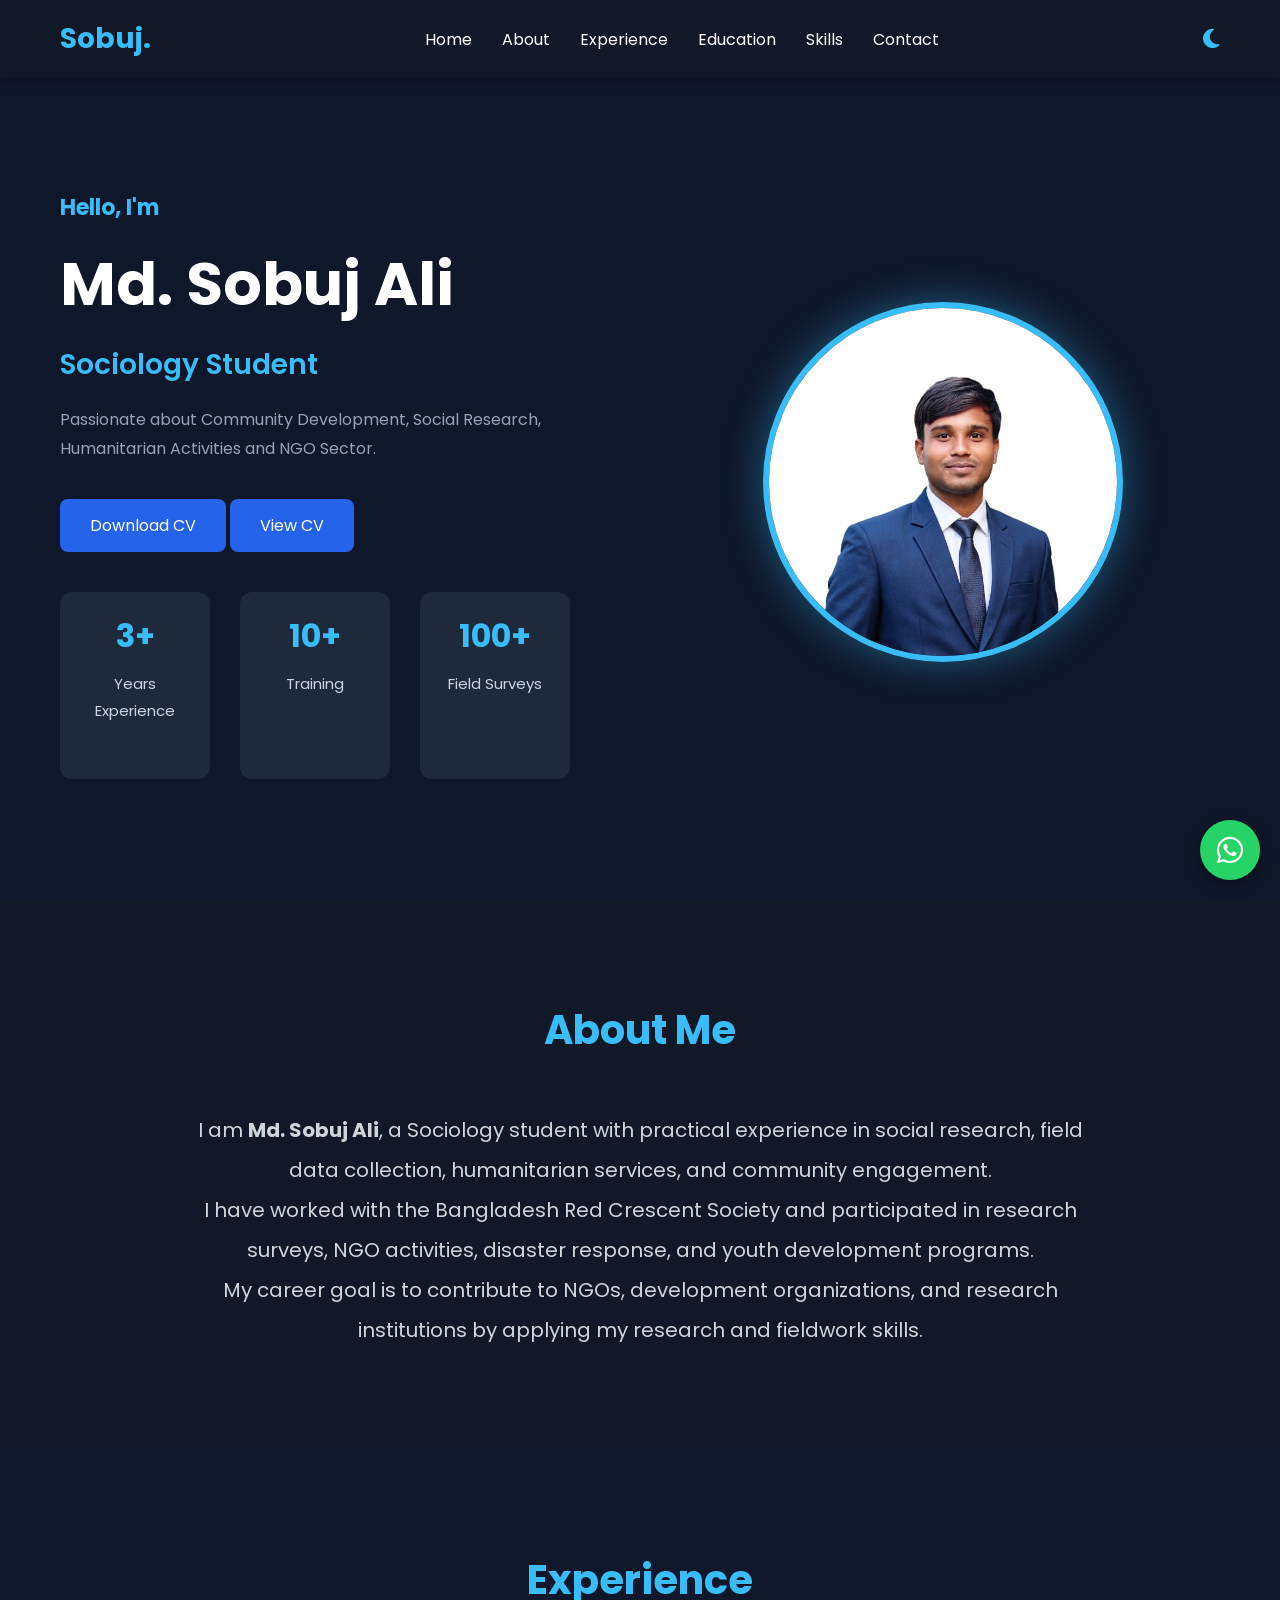
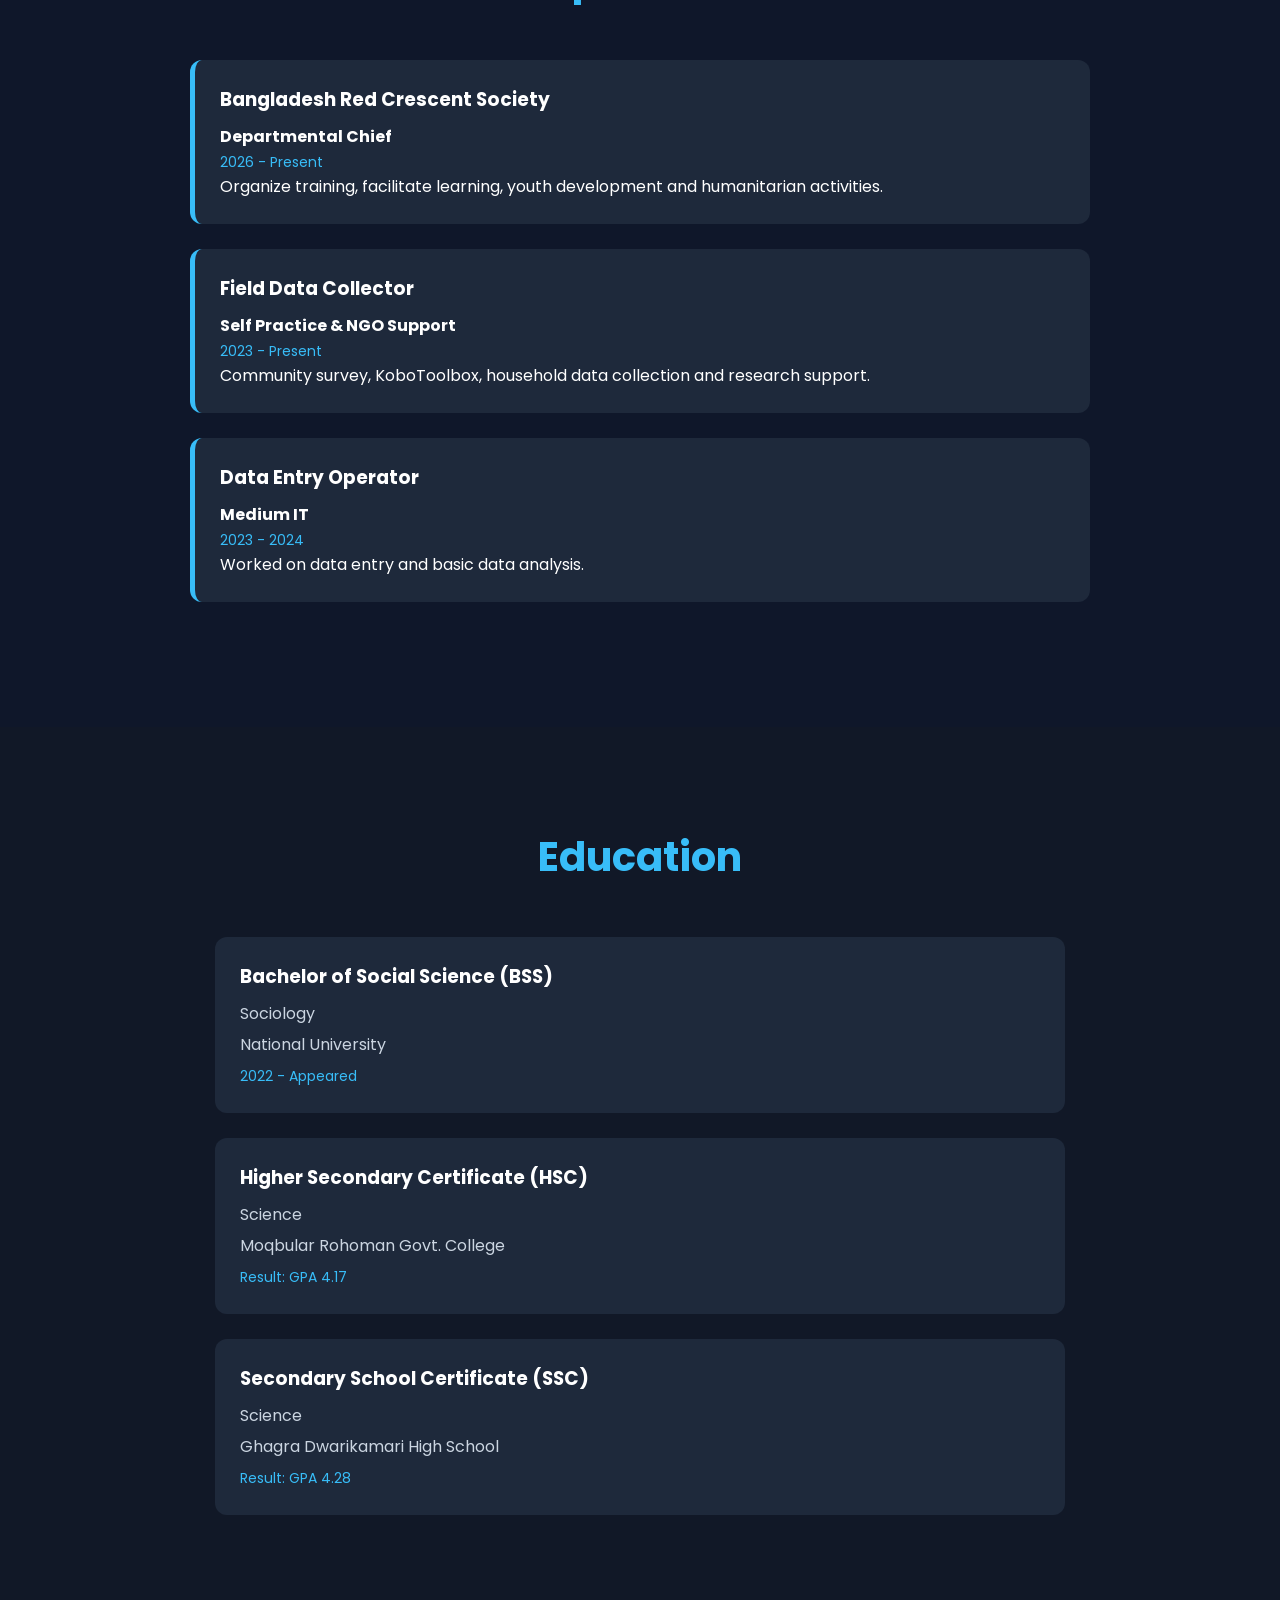
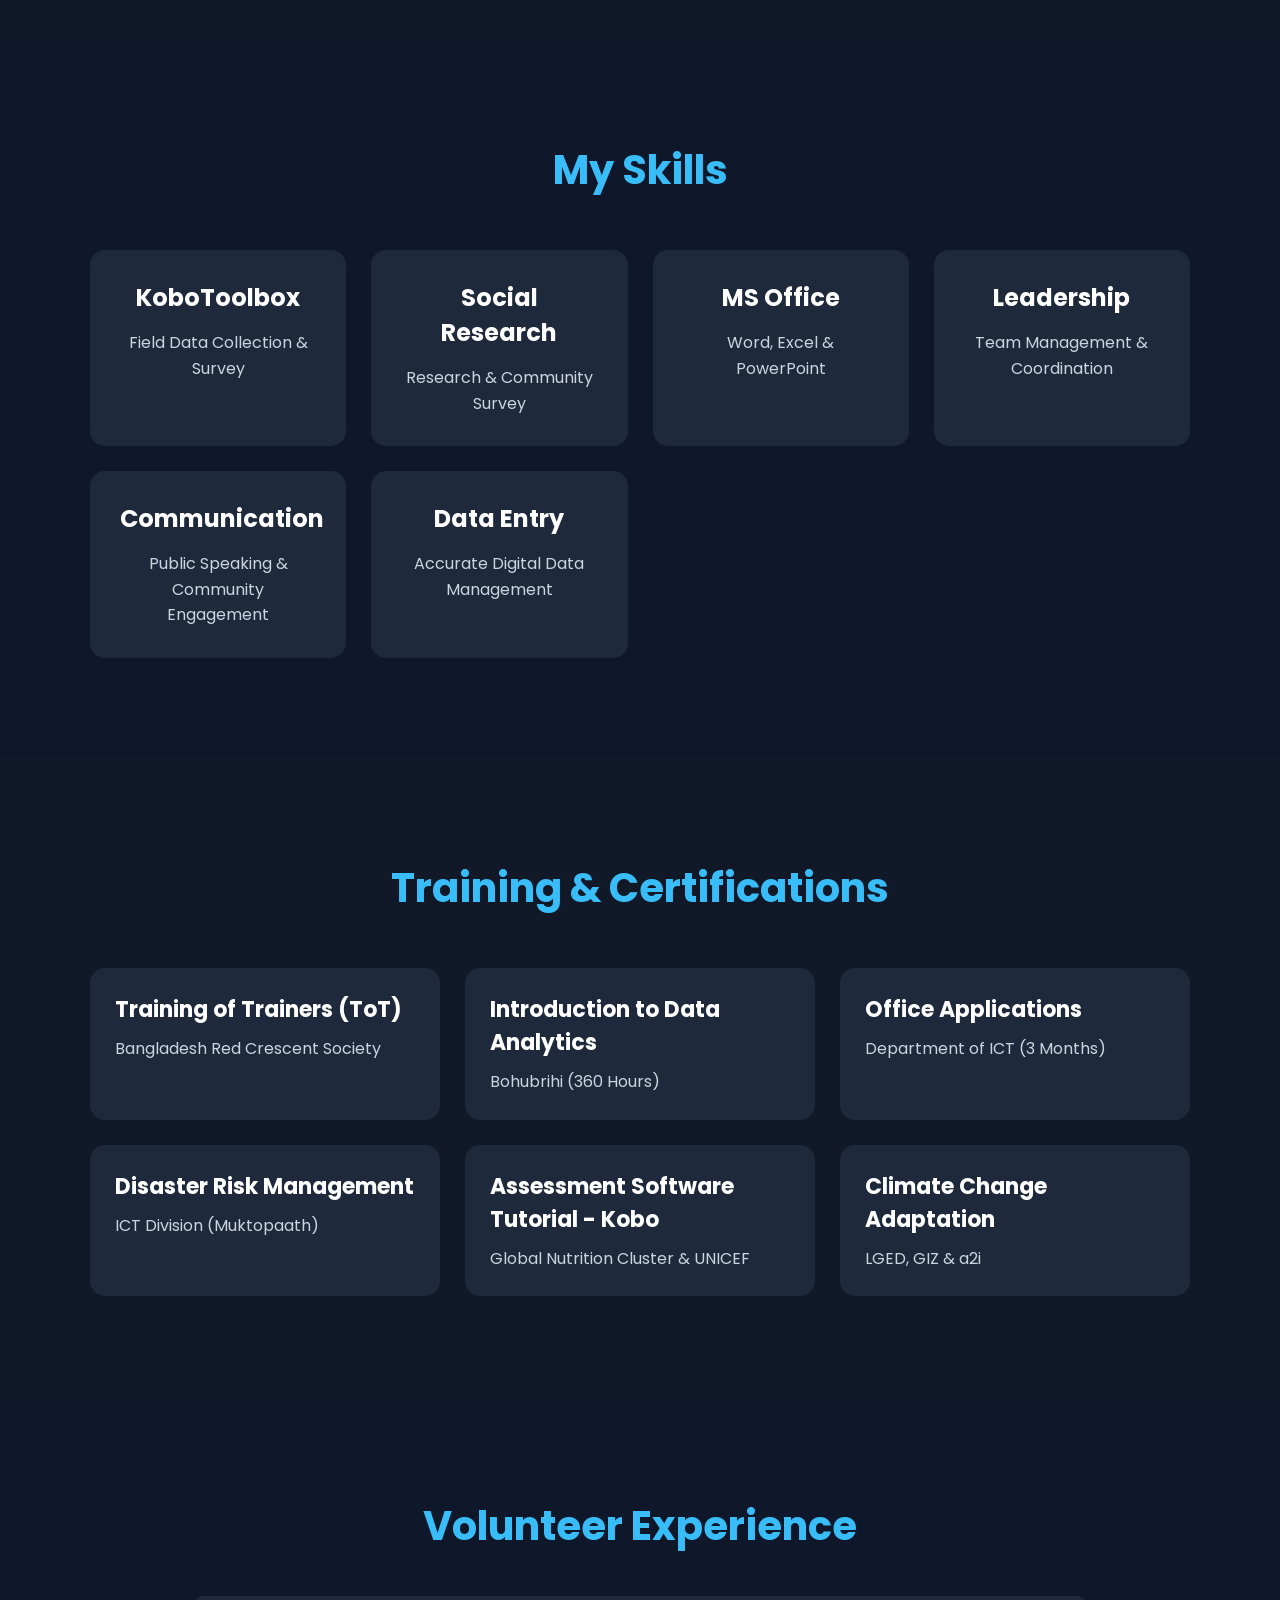
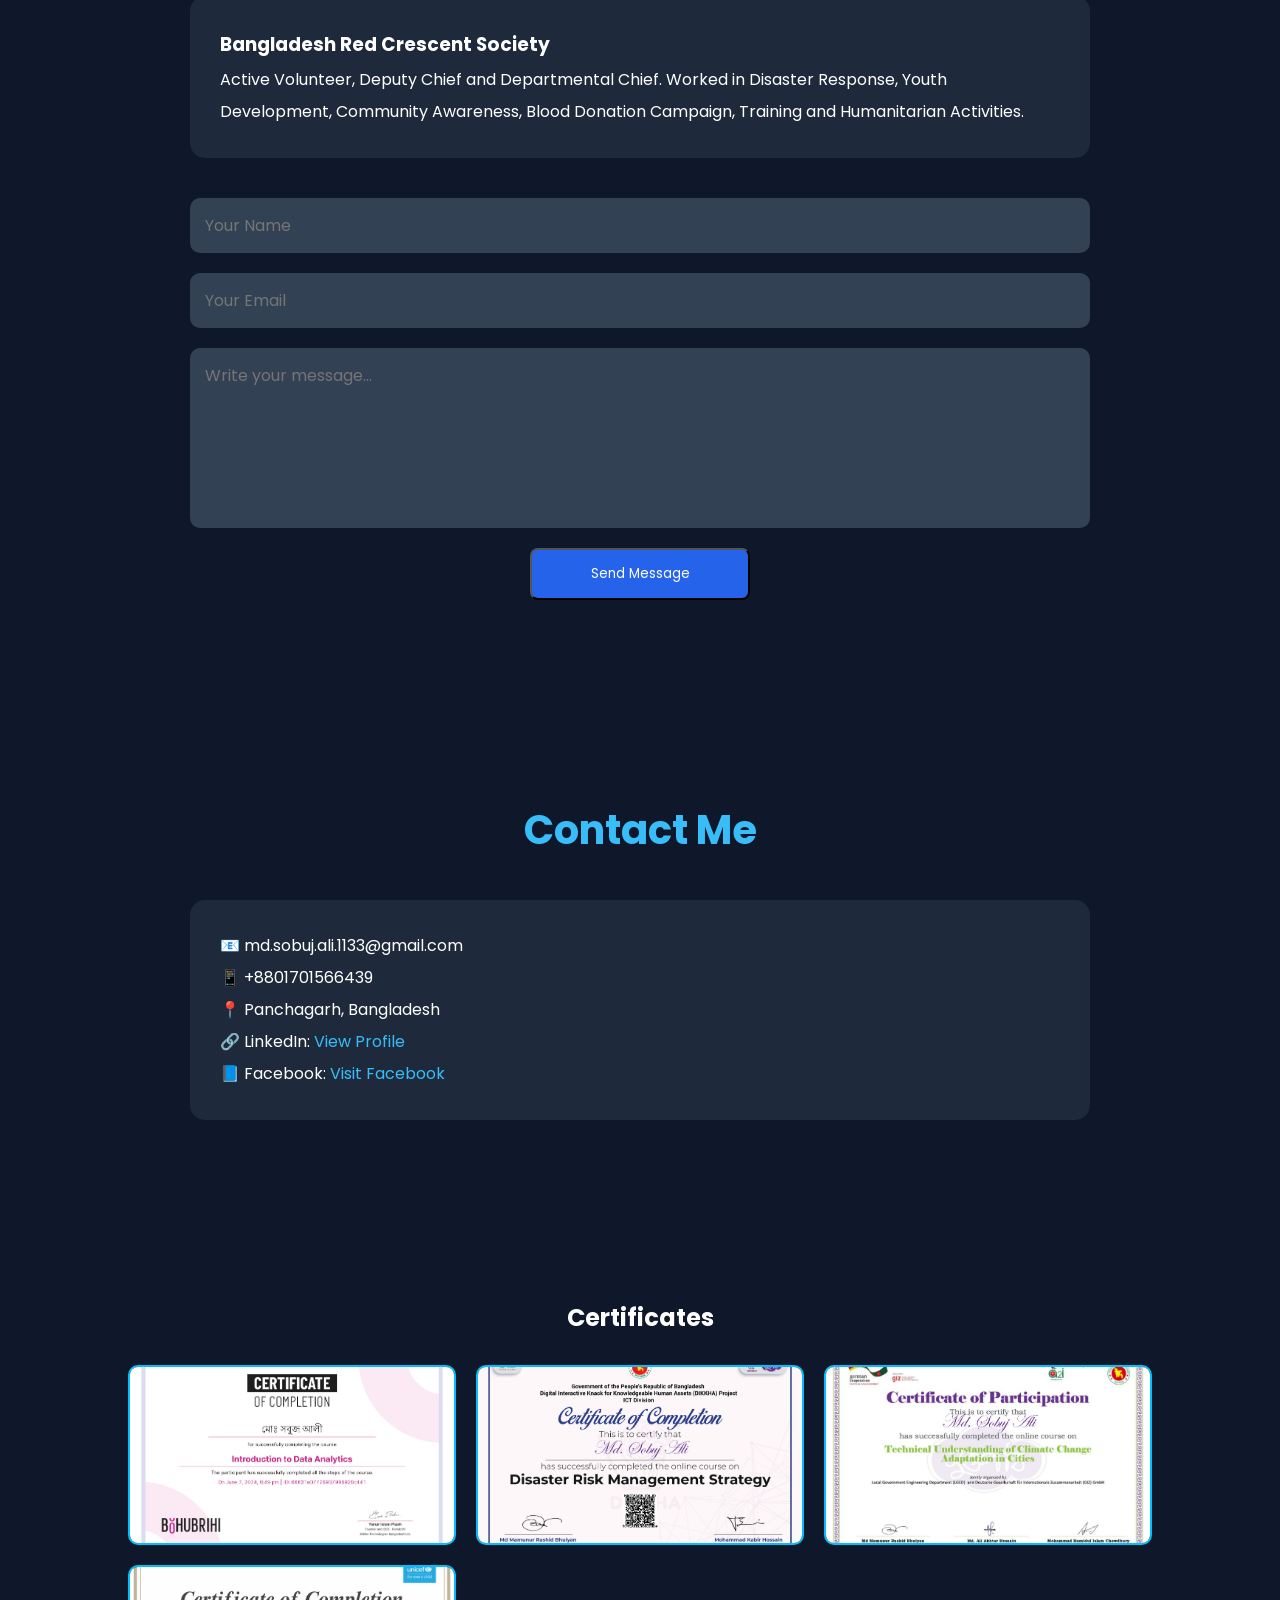
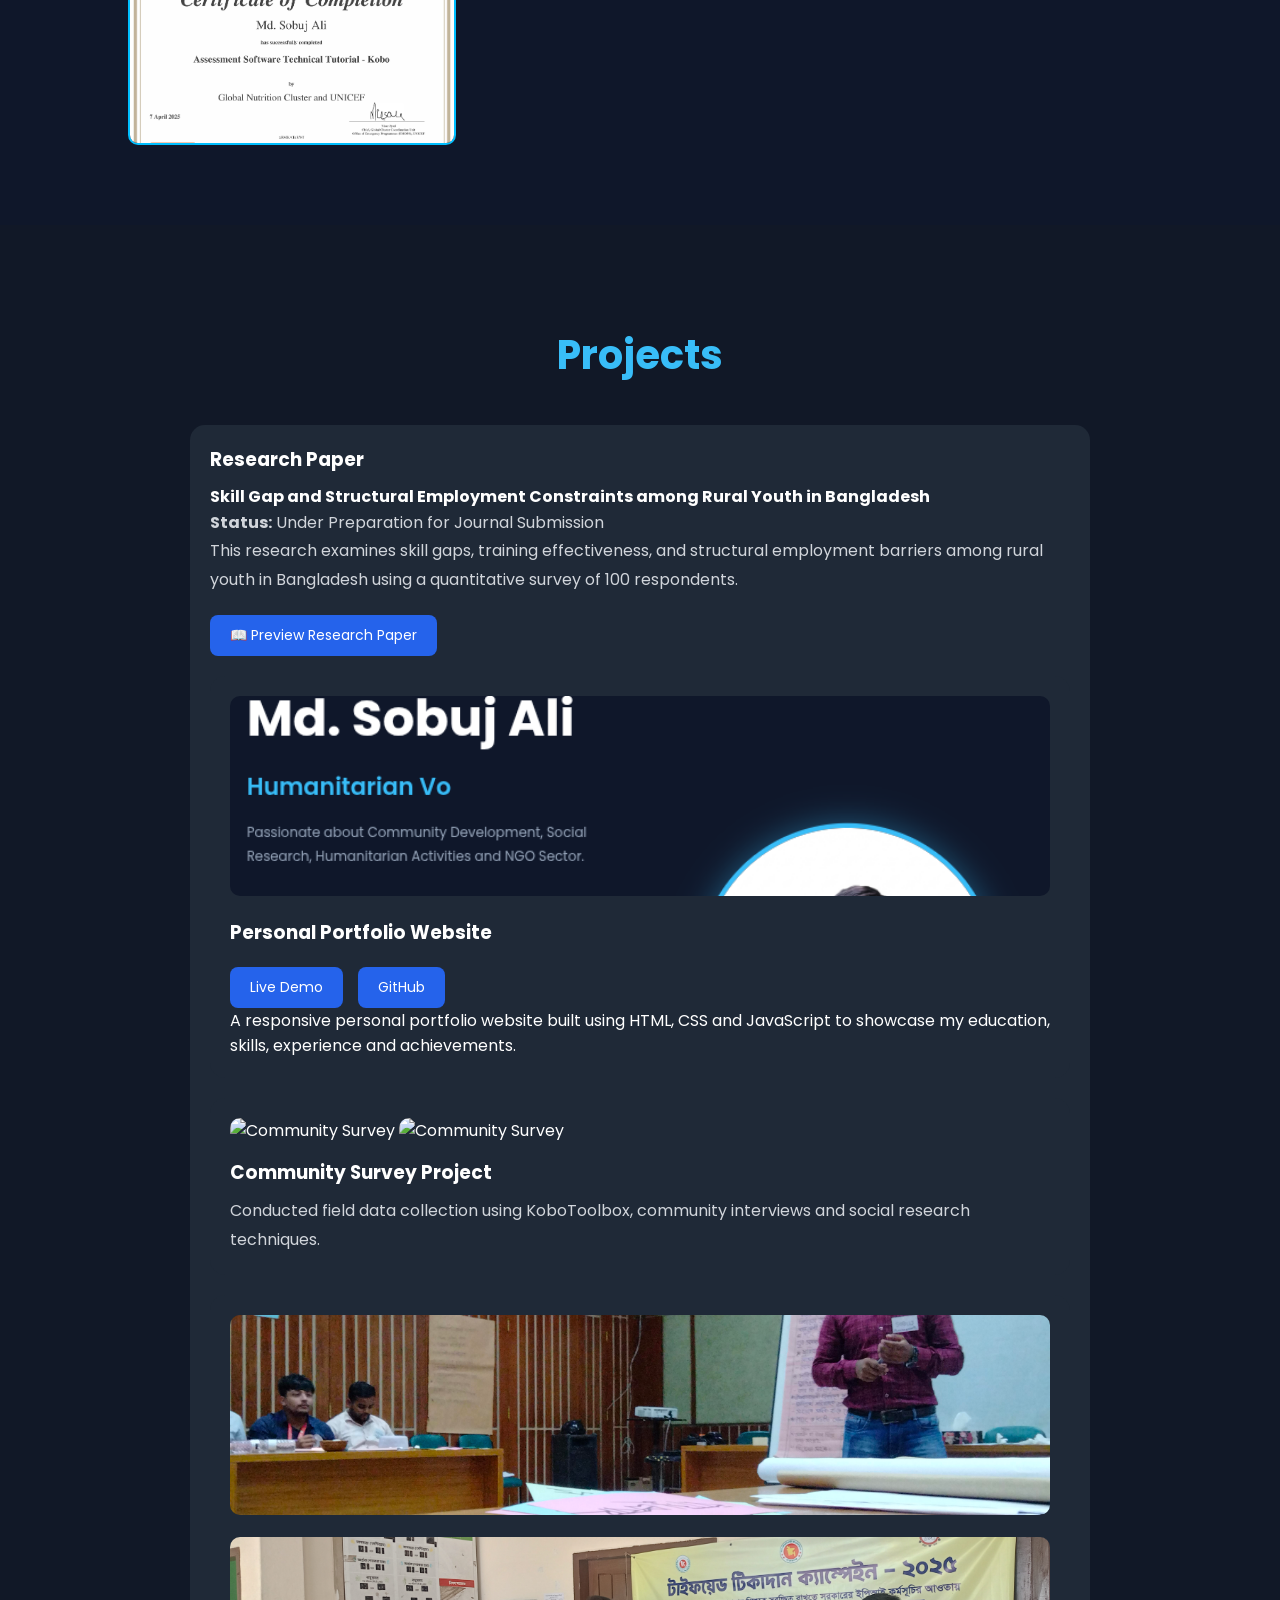
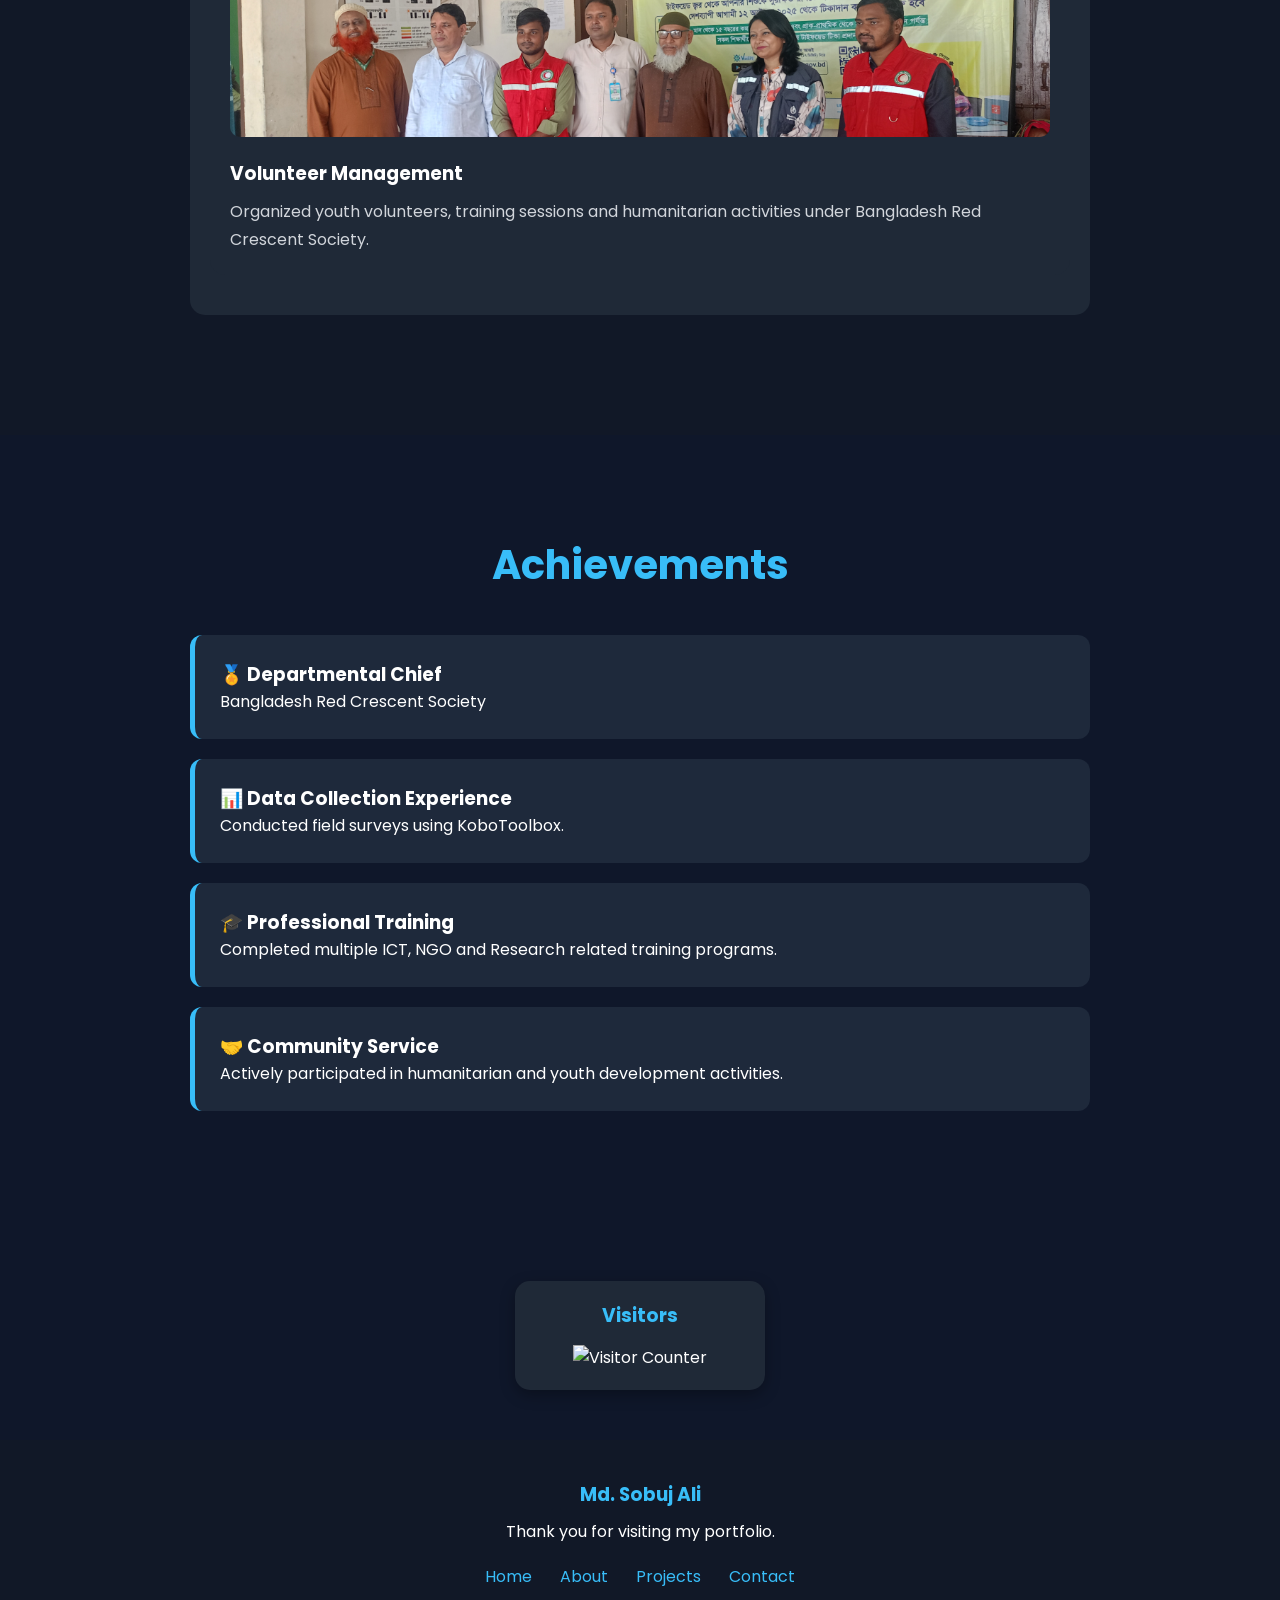
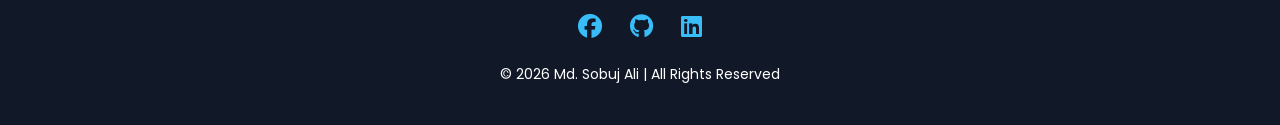
==== commit 8f904bd2: "Update index.html" ====
--- a/index.html
+++ b/index.html
@@ -193,7 +193,7 @@
 
 <p>Sociology</p>
 
-<p>Jogdol Degree College, Panchagarh</p>
+<p>National University</p>
 
 <span>2022 - Appeared</span>
 
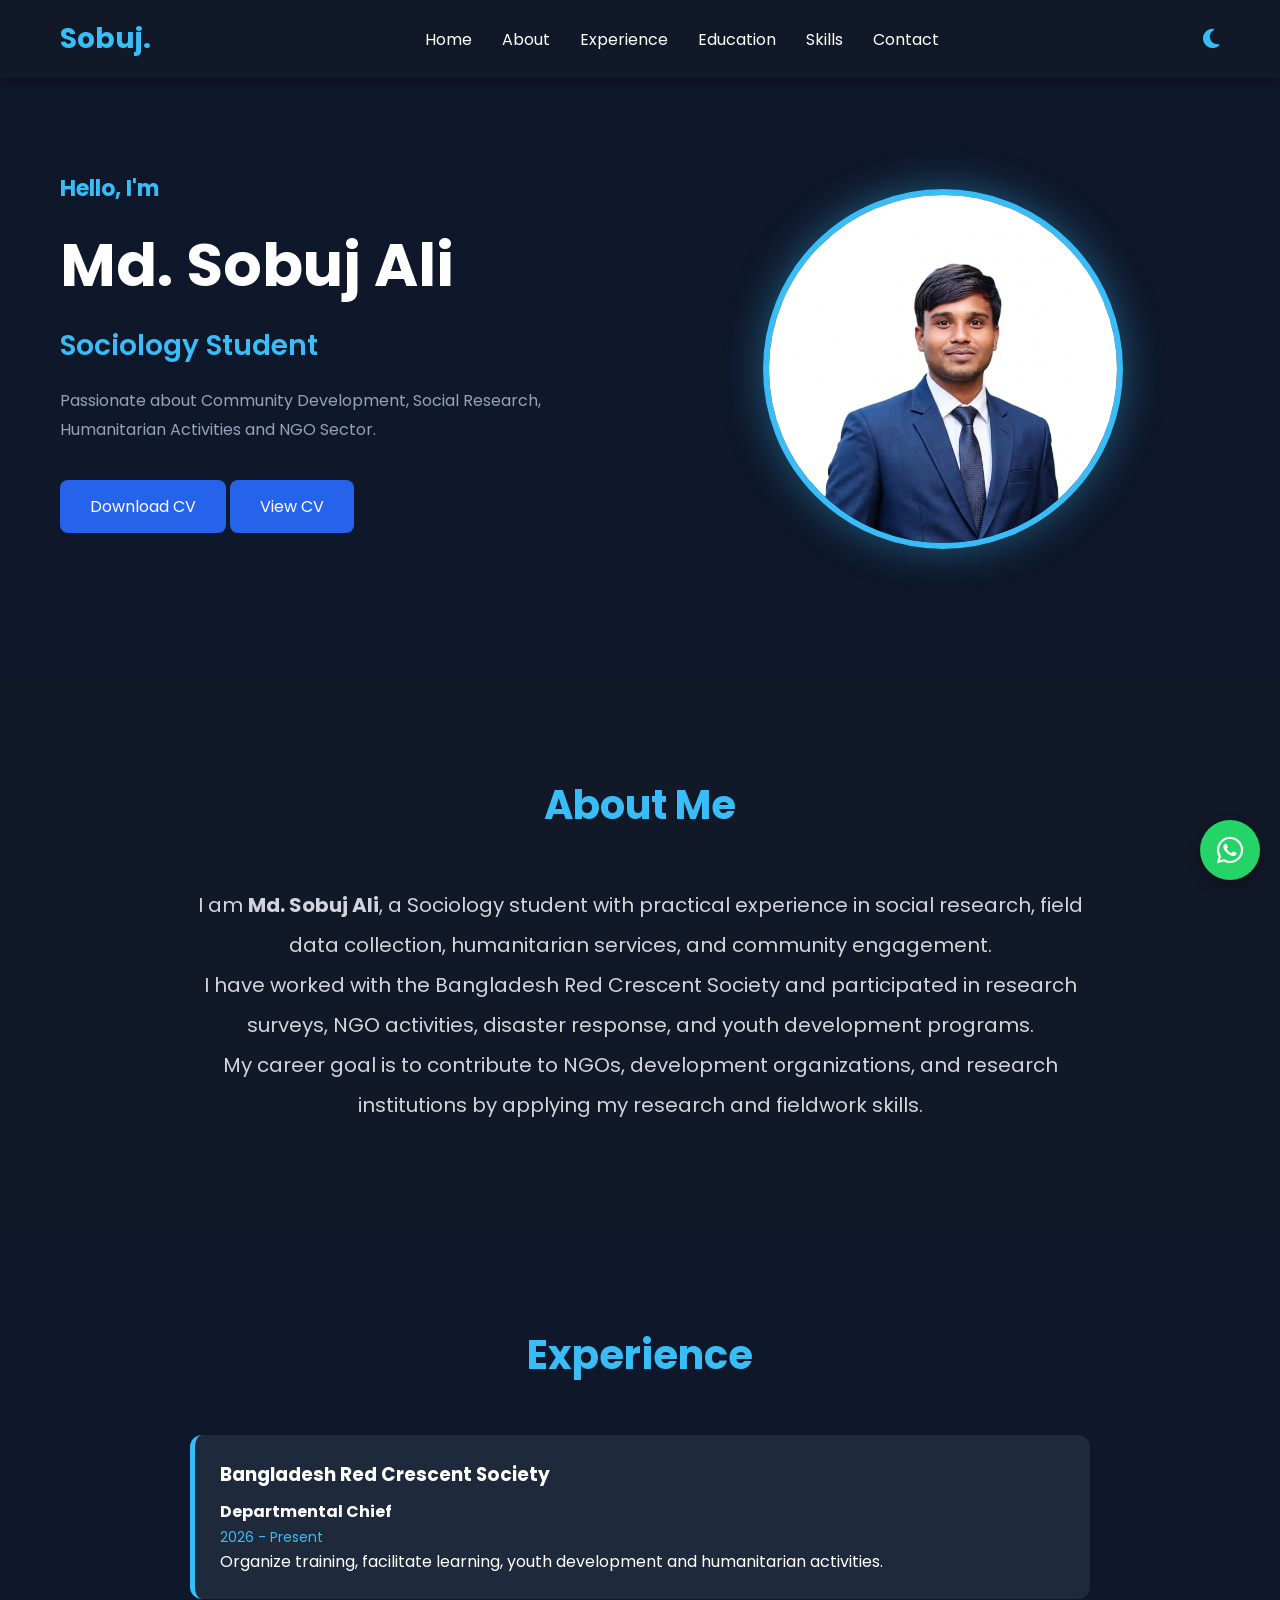
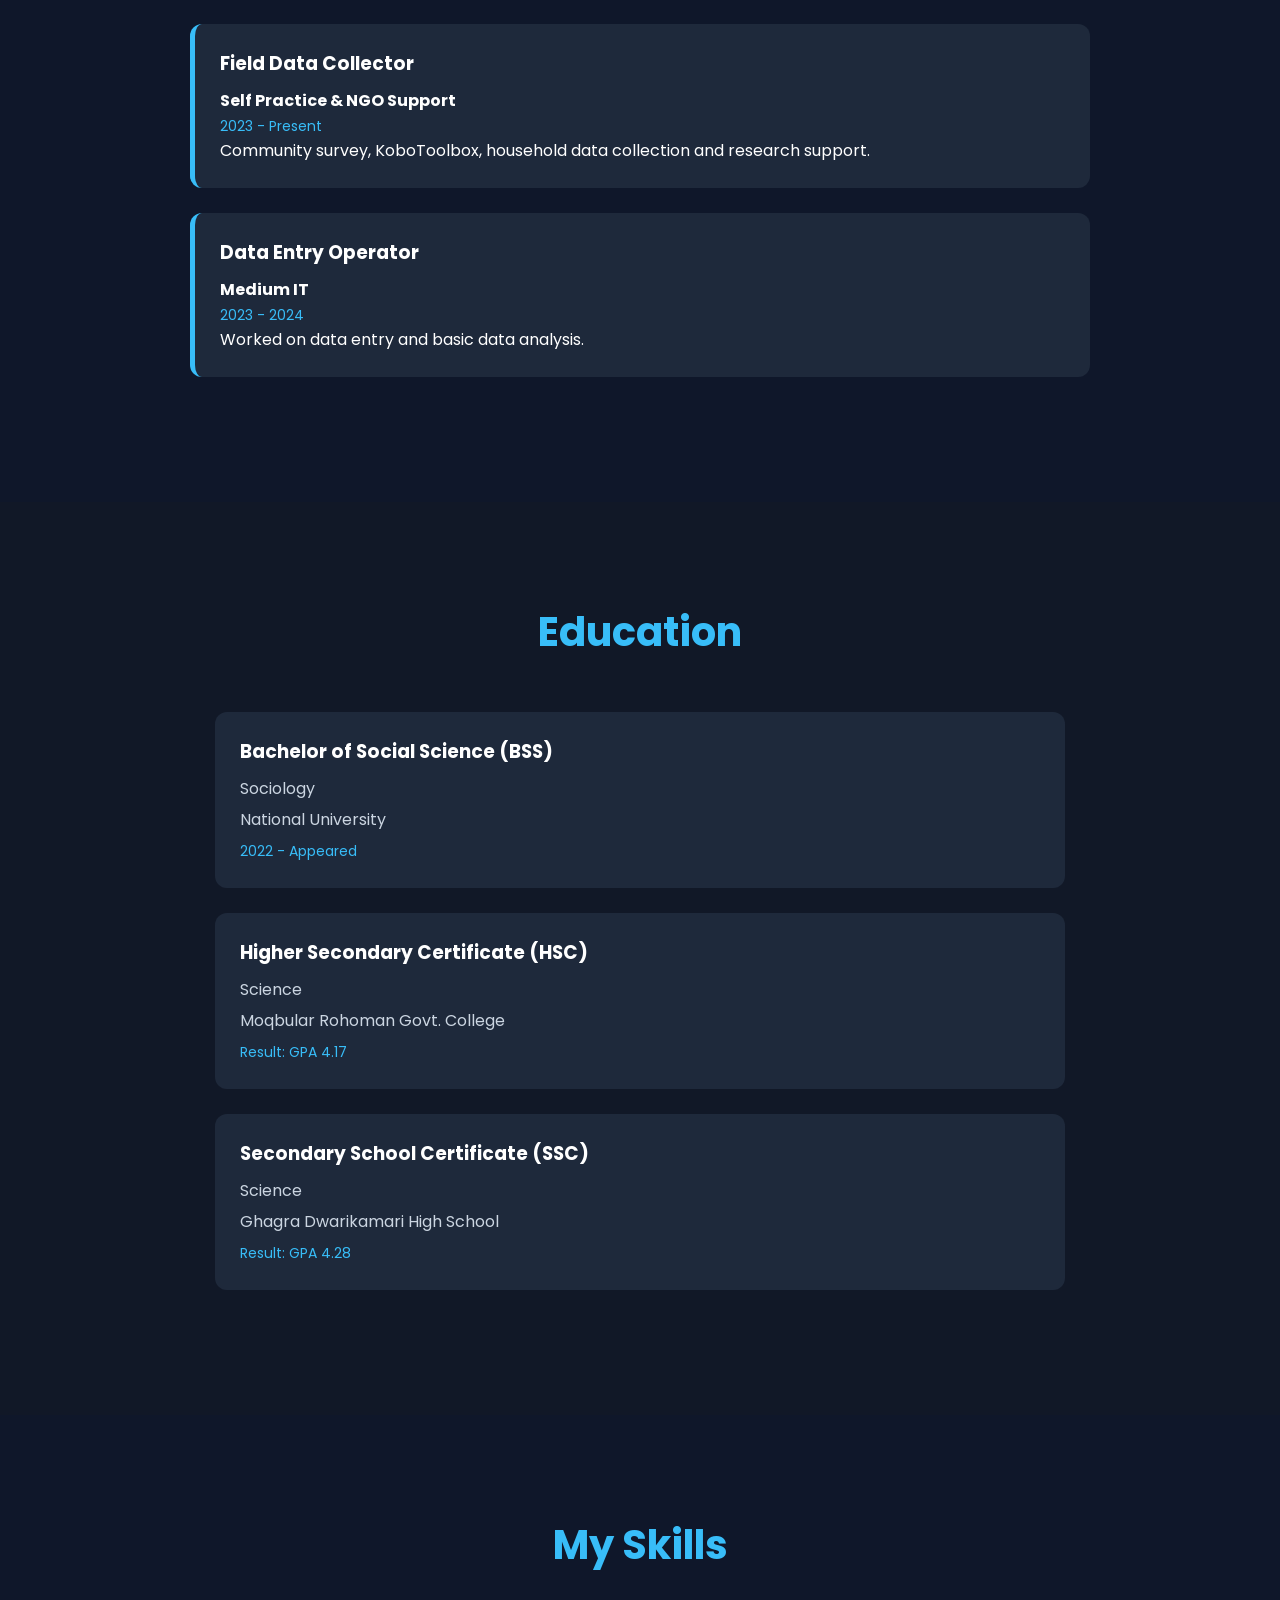
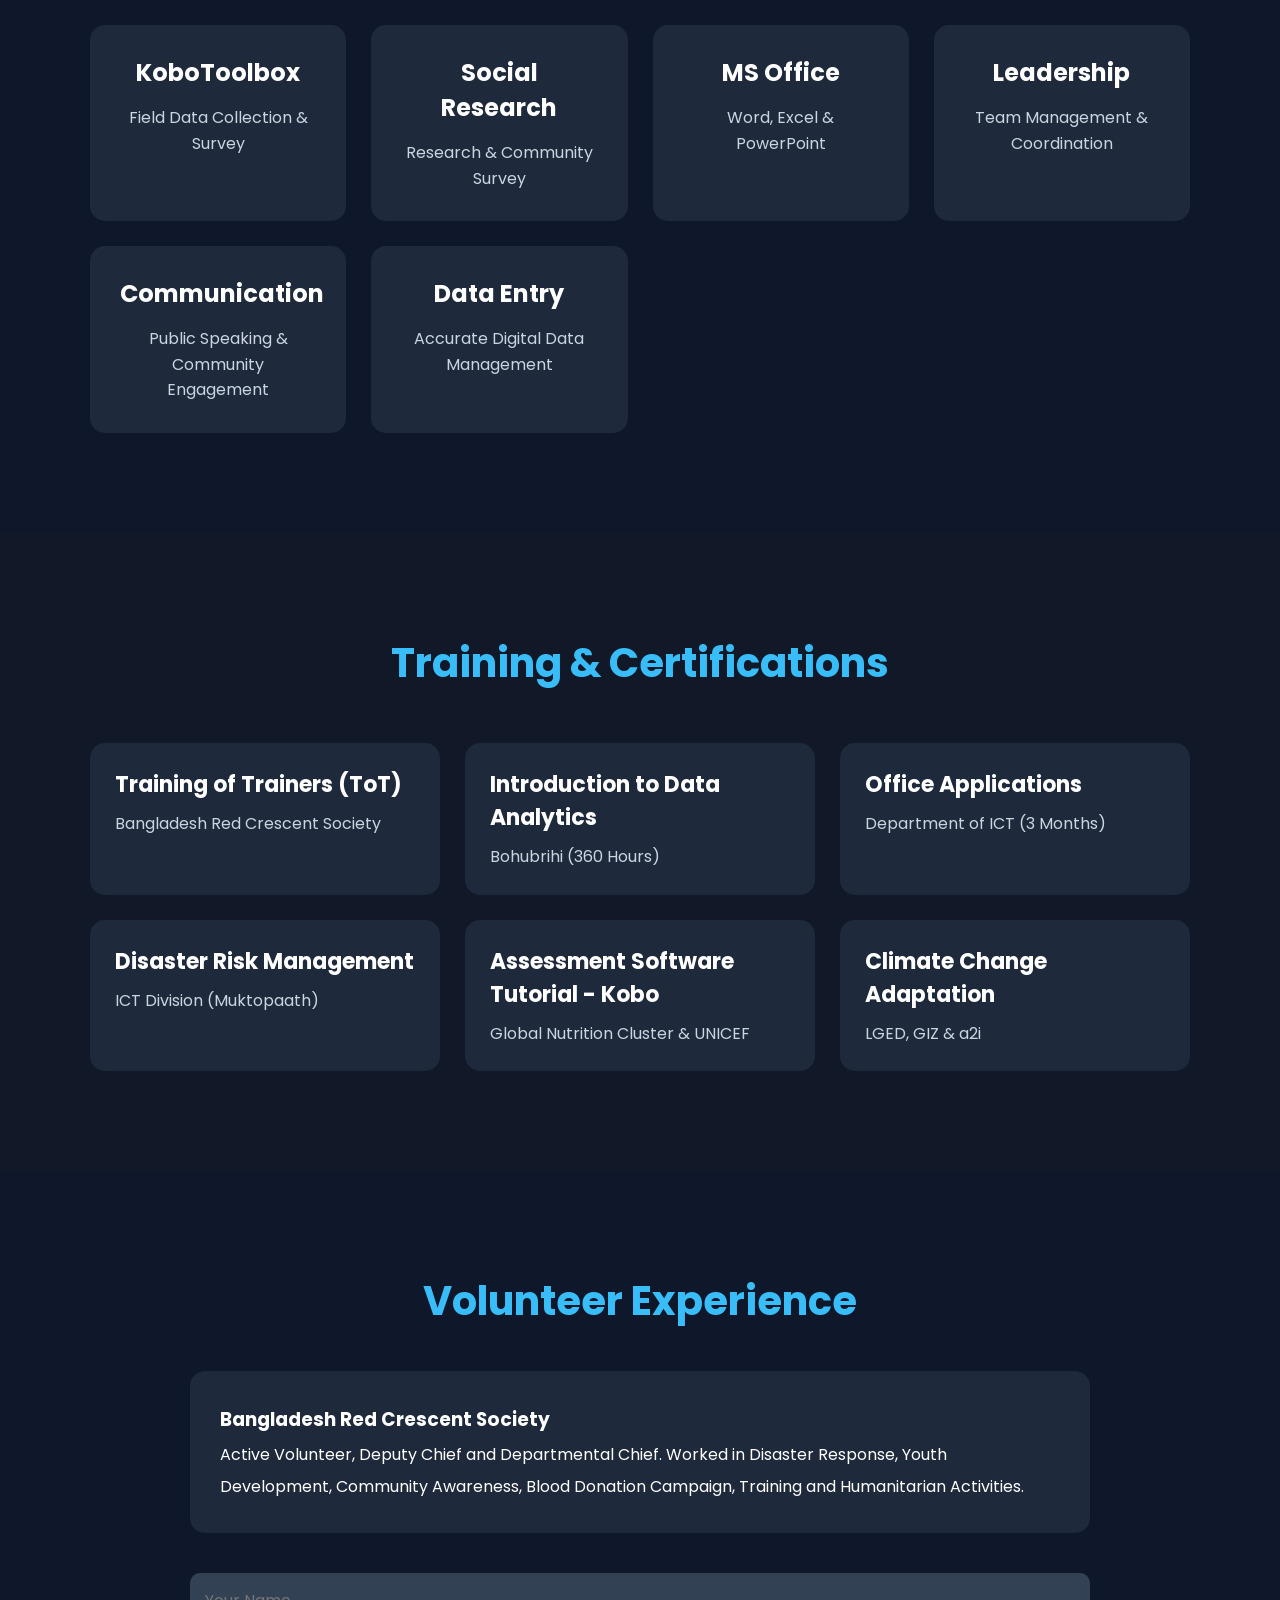
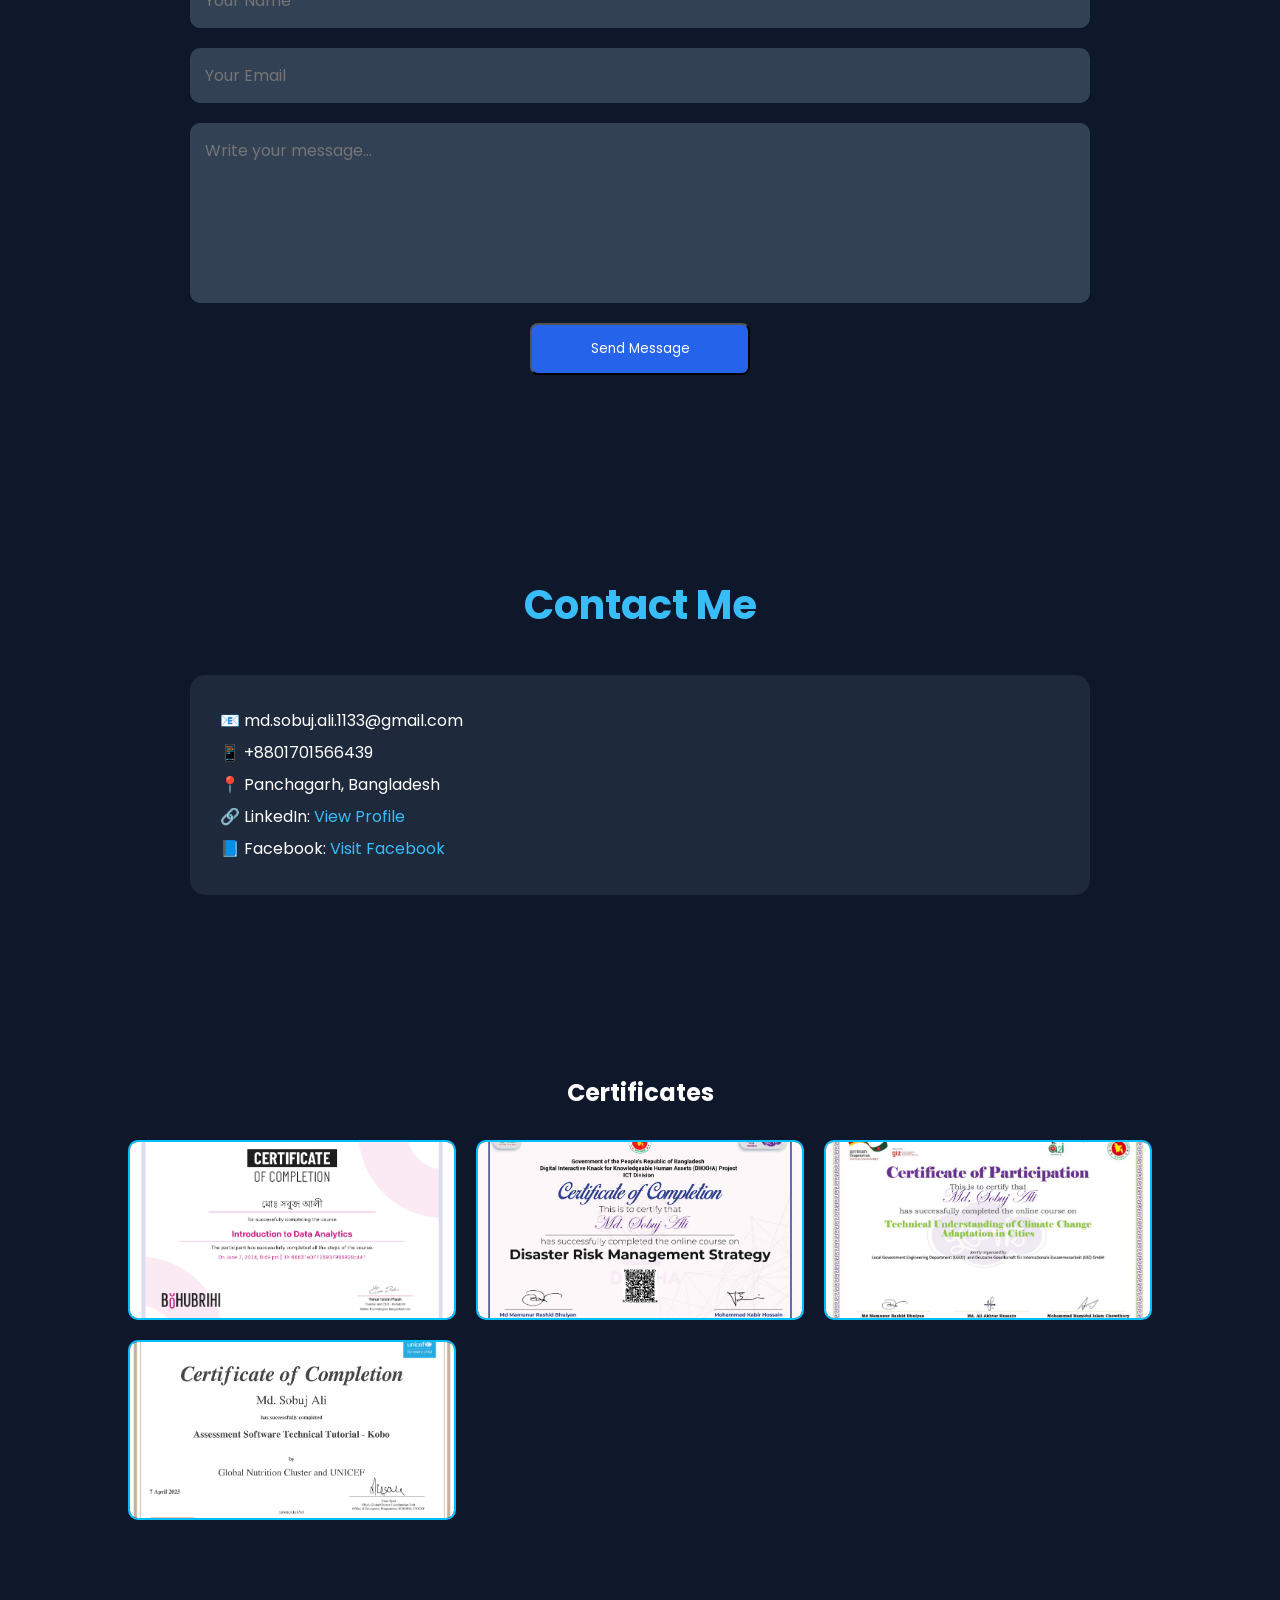
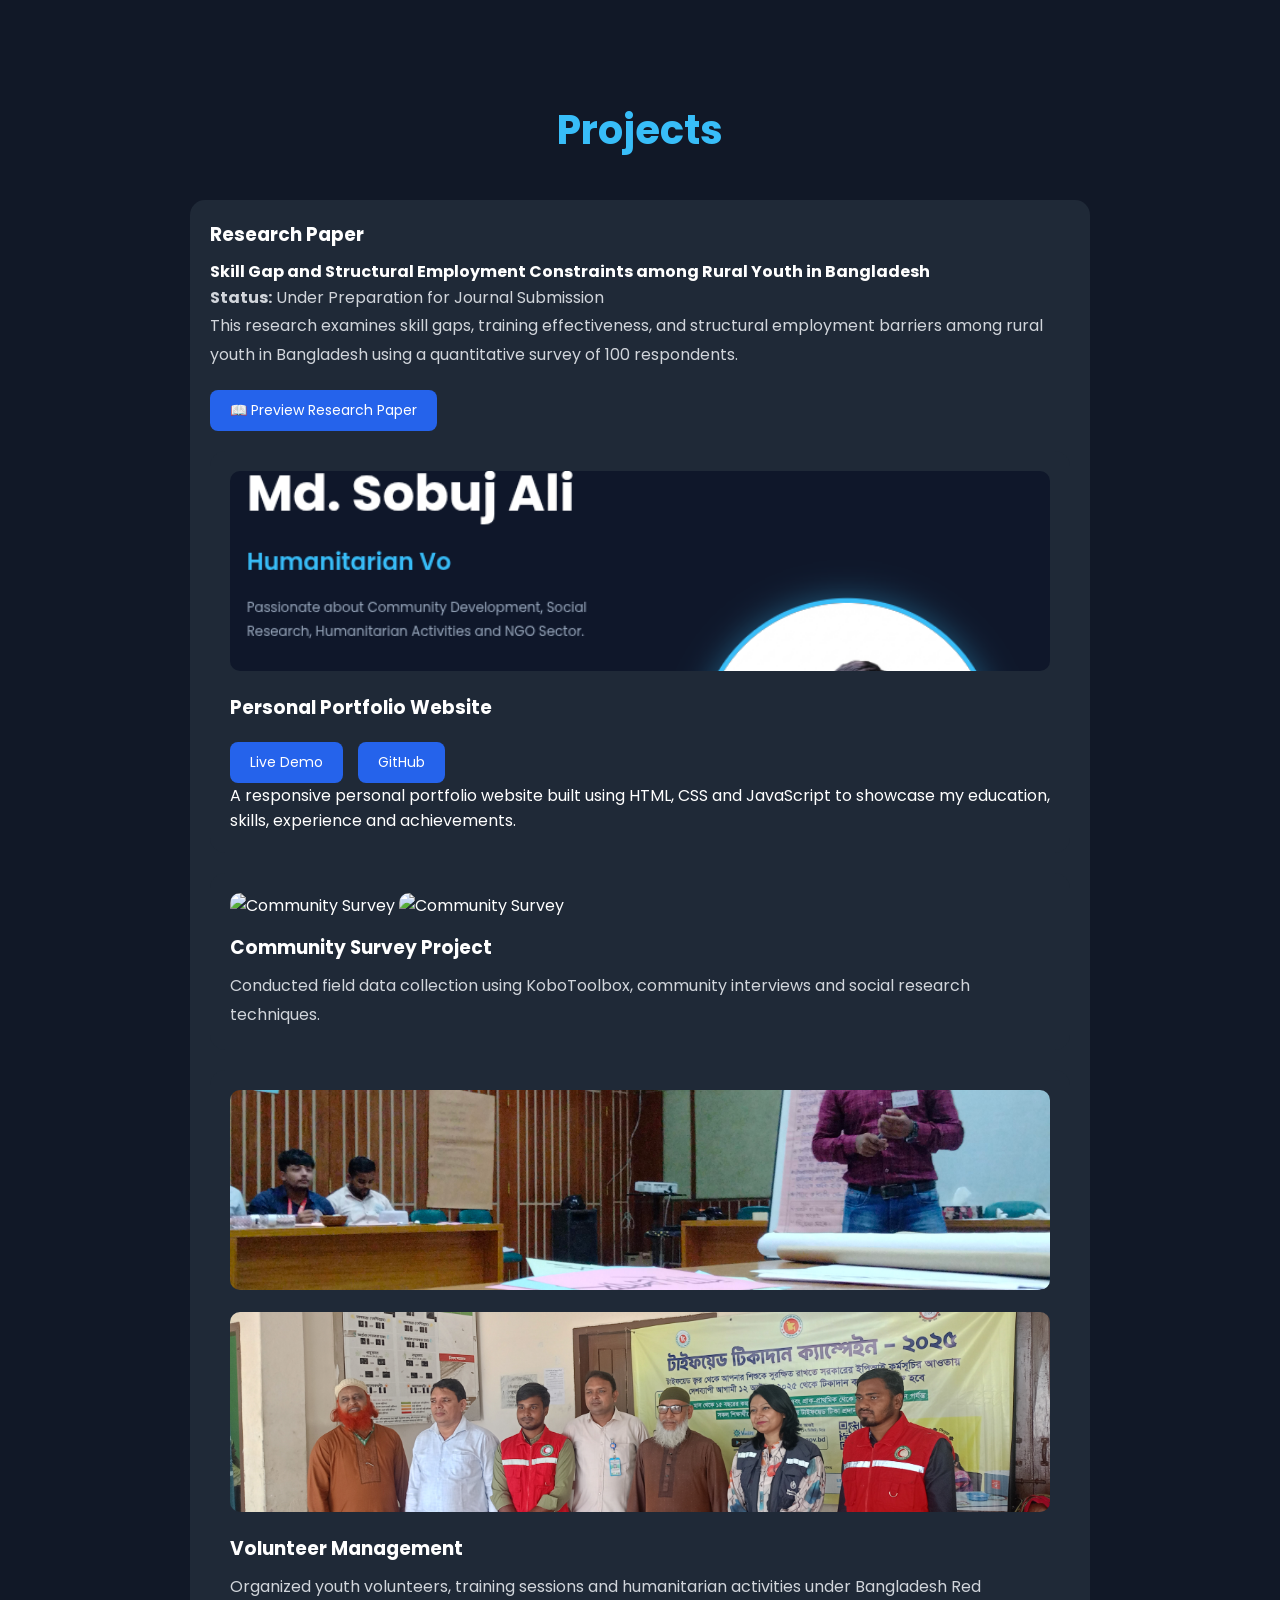
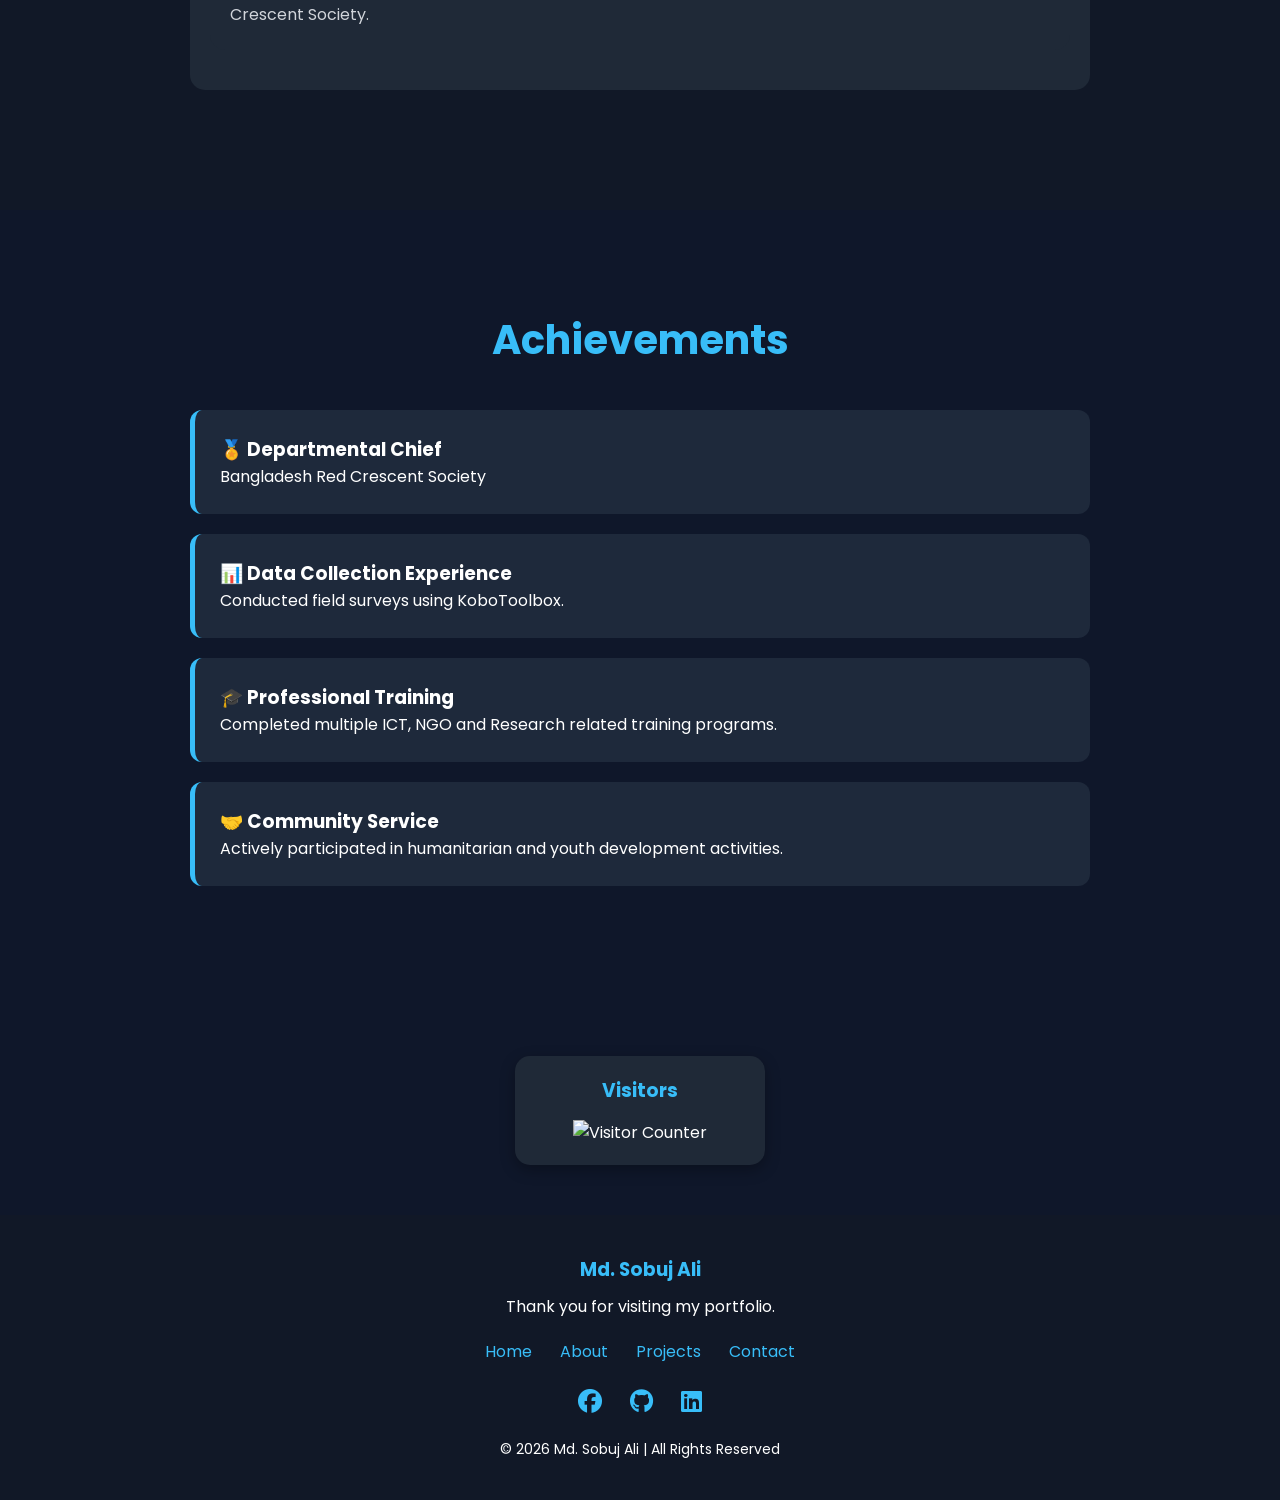
==== commit 9557463e: "Update index.html" ====
--- a/index.html
+++ b/index.html
@@ -65,22 +65,7 @@
 
 <a href="Md-Sobuj-Ali-CV.pdf" target="_blank" class="btn">View CV</a>
 <div class="stats">
-
-<div class="stat">
-<h2>3+</h2>
-<p>Years Experience</p>
-</div>
-
-<div class="stat">
-<h2>10+</h2>
-<p>Training</p>
-</div>
-
-<div class="stat">
-<h2>100+</h2>
-<p>Field Surveys</p>
-</div>
-
+    
 </div>
 </a>
 
--- a/style.css
+++ b/style.css
@@ -65,7 +65,7 @@
 .hero{
     max-width:1200px;
     margin:auto;
-    min-height:100vh;
+    min-height:75vh;
     display:flex;
     justify-content:space-between;
     align-items:center;
@@ -834,4 +834,4 @@
 .visitor img{
     max-width:100%;
     height:auto;
-}+}
